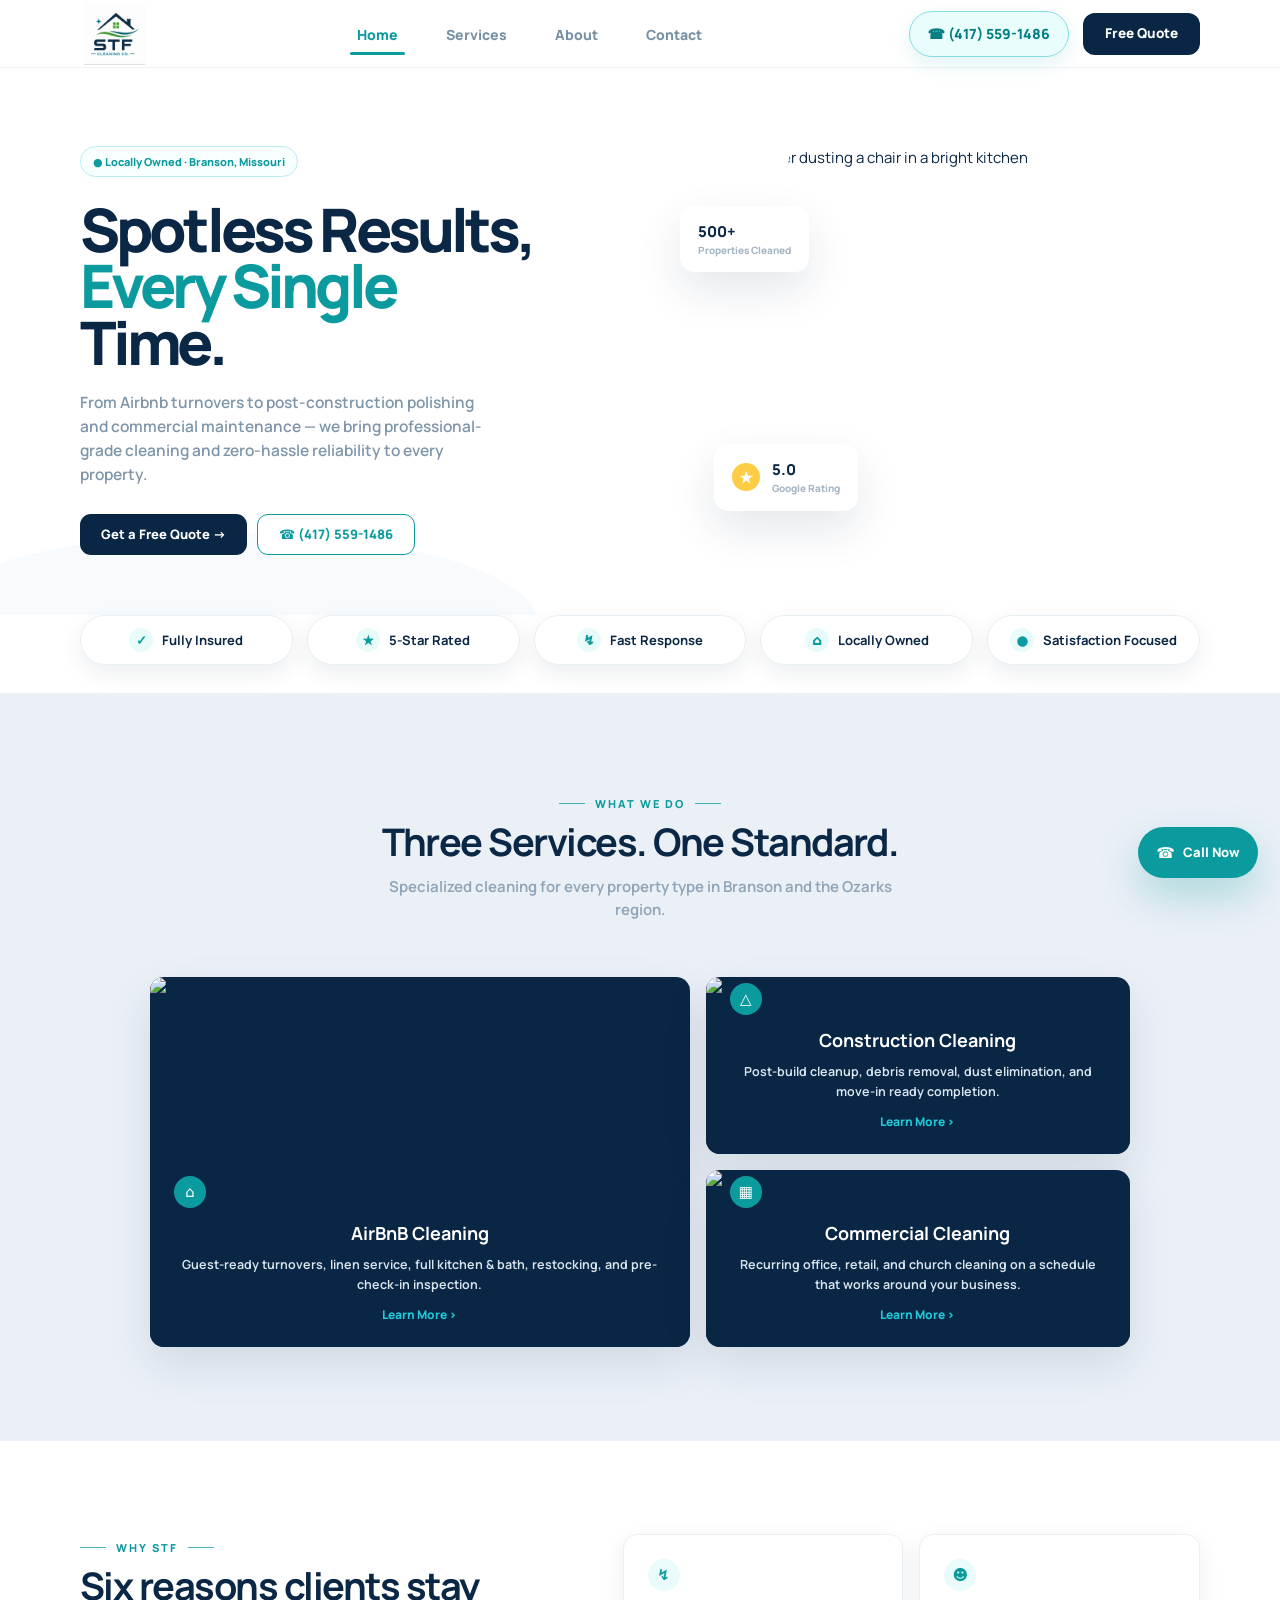
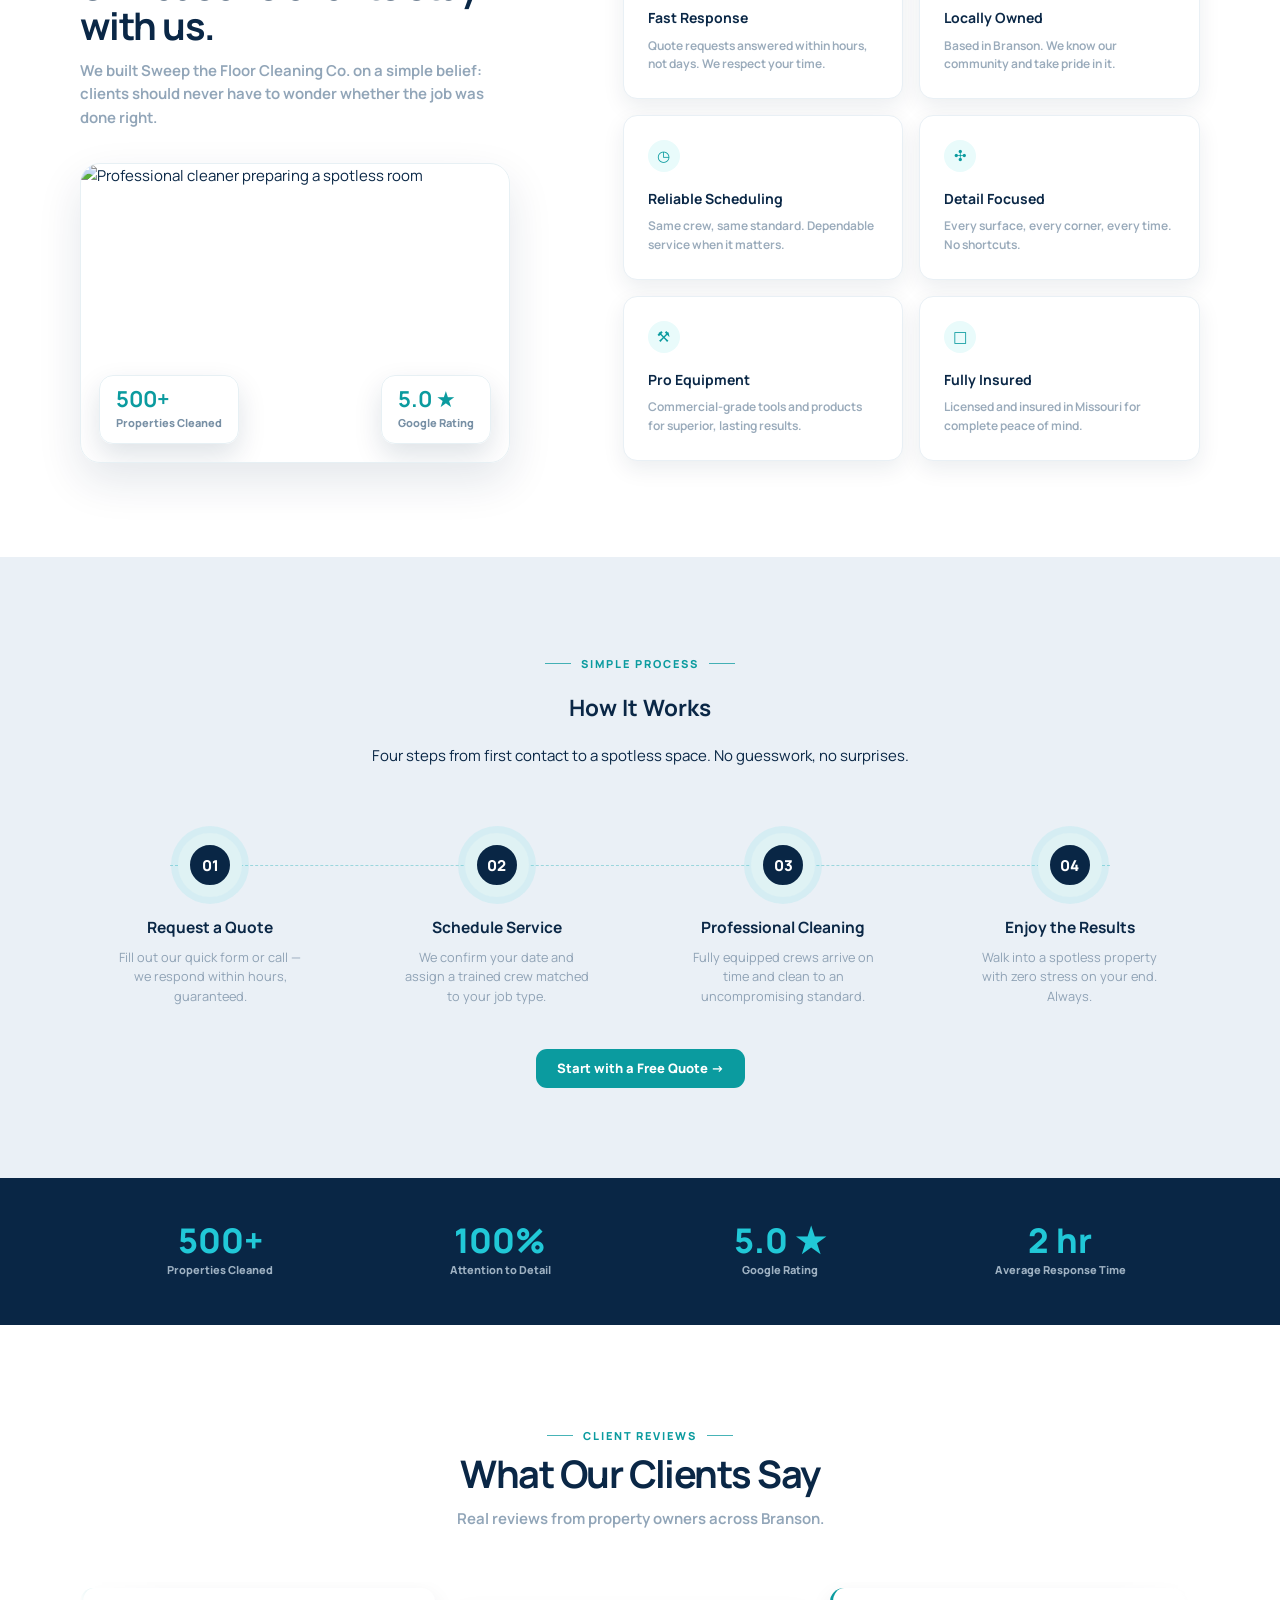
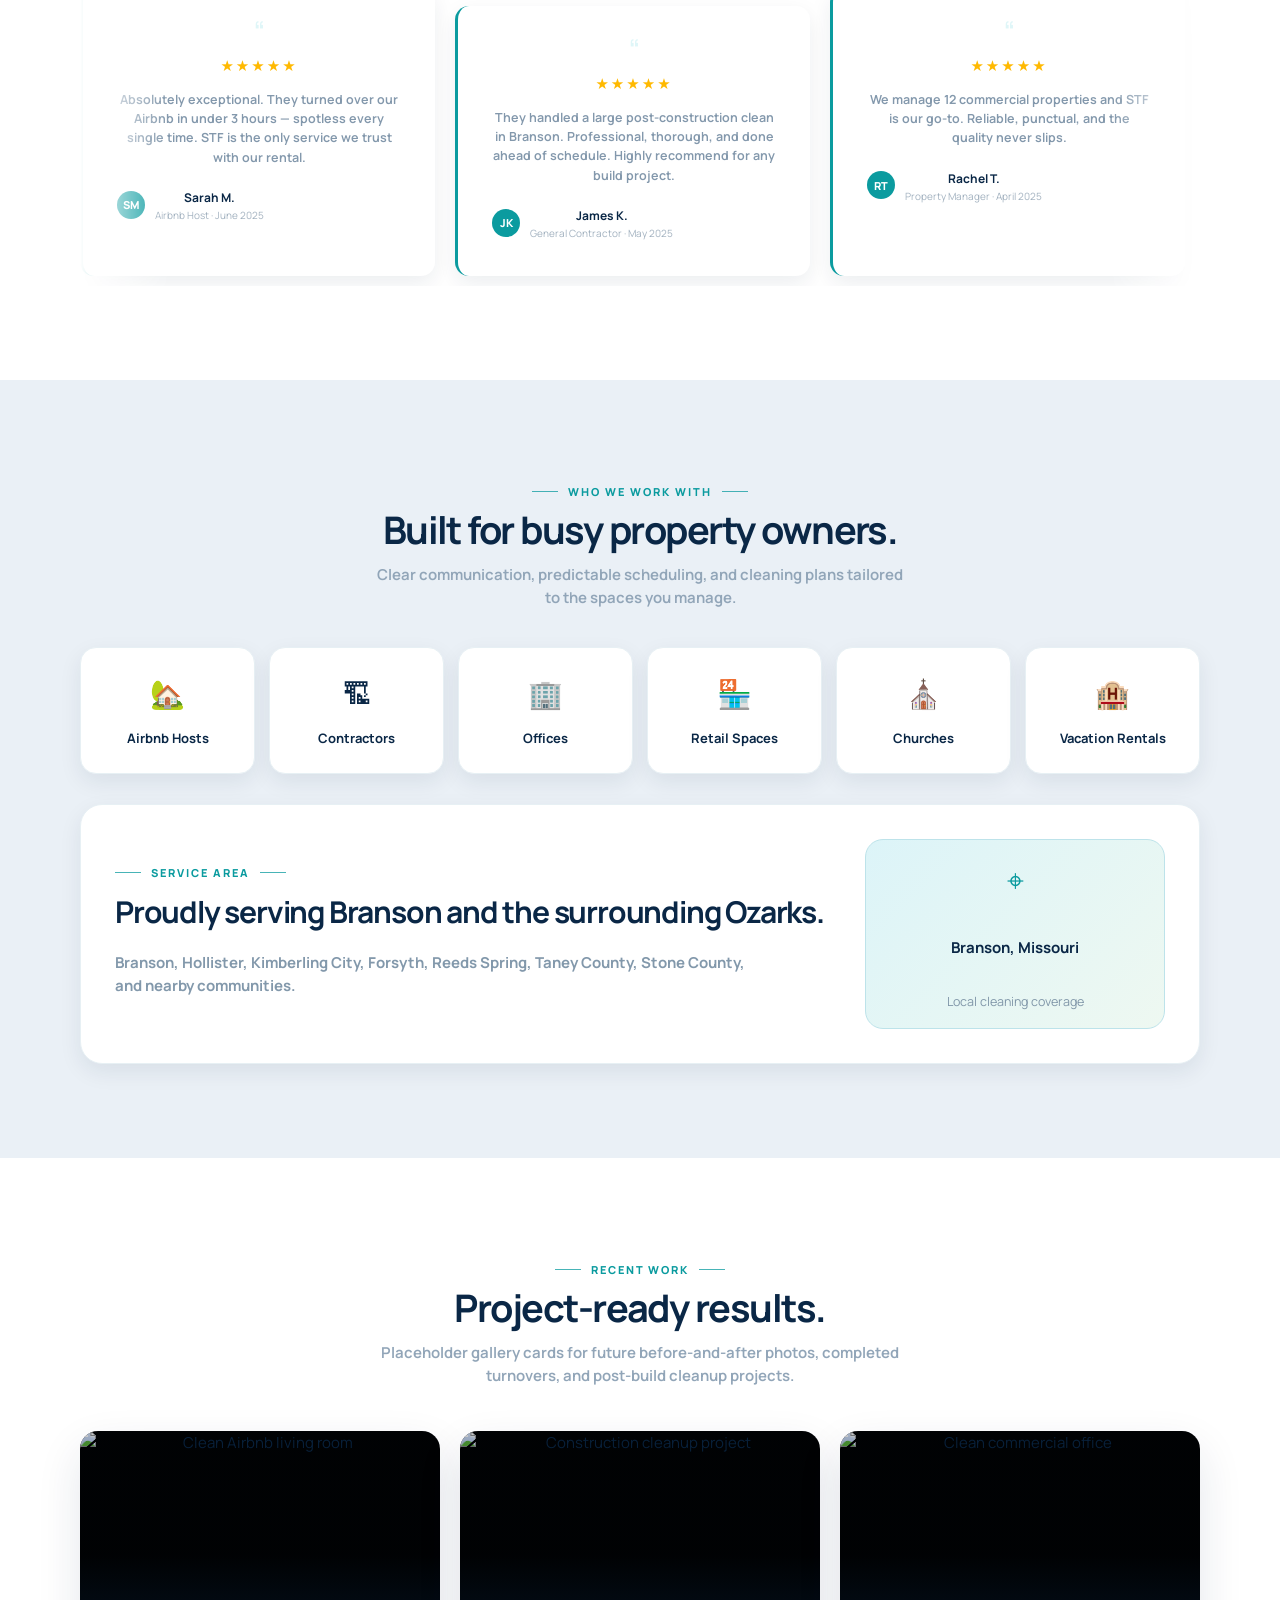
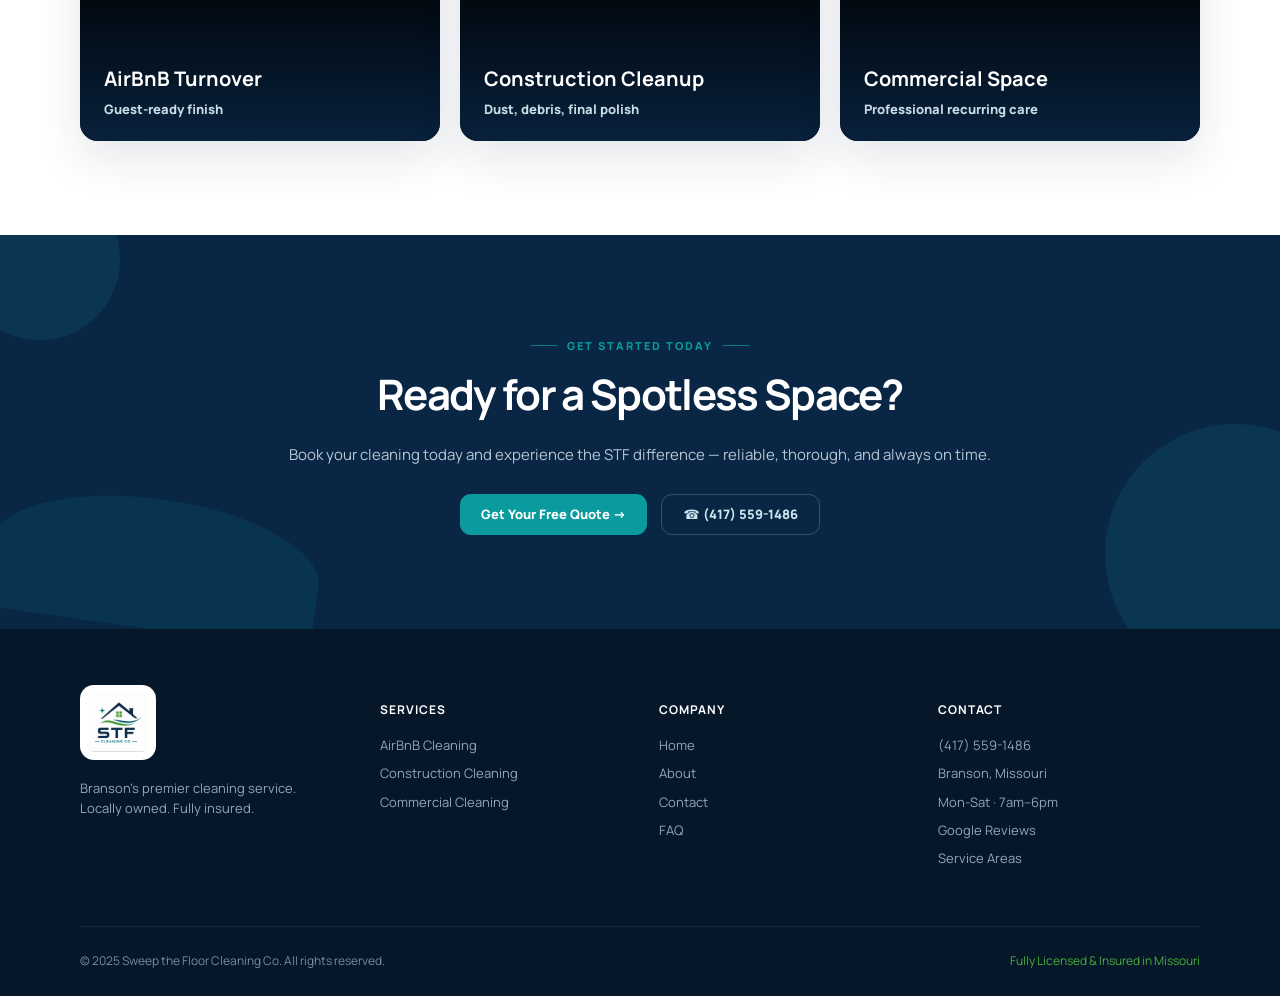
==== index.html @ 4bd2ea4a "Initial website upload" ====
<!DOCTYPE html><html lang="en"><head><meta charset="UTF-8"><meta name="viewport" content="width=device-width,initial-scale=1.0"><title>Sweep the Floor Cleaning Co. | Branson Cleaning Services</title><meta name="description" content="Premium Airbnb, construction, and commercial cleaning in Branson, Missouri."><link rel="preconnect" href="https://fonts.googleapis.com"><link rel="preconnect" href="https://fonts.gstatic.com" crossorigin><link href="https://fonts.googleapis.com/css2?family=Manrope:wght@500;600;700;800;900&display=swap" rel="stylesheet"><link rel="stylesheet" href="styles.css"></head><body>
<header class="nav"><div class="container nav__in"><a class="logo" href="index.html"><img src="assets/logo.png" alt="STF Cleaning Co."></a><nav class="menu"><a class="active" href="index.html">Home</a><a href="services.html">Services</a><a href="about.html">About</a><a href="contact.html">Contact</a></nav><div class="nav__right"><a class="phone" href="tel:4175591486">☎ (417) 559-1486</a><a class="btn btn--navy" href="contact.html">Free Quote</a></div></div></header>
<main>
<section class="hero"><div class="container hero__grid"><div><span class="pill">● Locally Owned · Branson, Missouri</span><h1>Spotless Results,<span class="accent">Every Single</span>Time.</h1><p class="lead">From Airbnb turnovers to post-construction polishing and commercial maintenance — we bring professional-grade cleaning and zero-hassle reliability to every property.</p><div class="hero__cta"><a class="btn btn--navy" href="contact.html">Get a Free Quote →</a><a class="btn btn--outline" href="tel:4175591486">☎ (417) 559-1486</a></div></div><div class="hero__visual"><div class="hero__image"><img src="https://images.unsplash.com/photo-1581578731548-c64695cc6952?auto=format&fit=crop&w=900&q=85" alt="Cleaner dusting a chair in a bright kitchen"></div><div class="float float--top">500+<small>Properties Cleaned</small></div><div class="float float--rating"><span class="star">★</span><div>5.0<small>Google Rating</small></div></div></div></div></section>
<section class="trust-strip"><div class="container trust-grid"><div><span>✓</span><strong>Fully Insured</strong></div><div><span>★</span><strong>5-Star Rated</strong></div><div><span>↯</span><strong>Fast Response</strong></div><div><span>⌂</span><strong>Locally Owned</strong></div><div><span>●</span><strong>Satisfaction Focused</strong></div></div></section>
<section class="section section--soft"><div class="container center"><span class="eyebrow">What We Do</span><h2>Three Services. One Standard.</h2><p class="sub">Specialized cleaning for every property type in Branson and the Ozarks region.</p><div class="services-grid"><a class="card-img big" href="services.html#airbnb"><img src="https://images.unsplash.com/photo-1600607687920-4e2a09cf159d?auto=format&fit=crop&w=1100&q=85" alt="Modern Airbnb interior"><div class="card-copy"><span class="icon-dot">⌂</span><h3>AirBnB Cleaning</h3><p>Guest-ready turnovers, linen service, full kitchen & bath, restocking, and pre-check-in inspection.</p><span class="learn">Learn More ›</span></div></a><div class="services-stack"><a class="card-img small" href="services.html#construction"><img src="https://images.unsplash.com/photo-1504307651254-35680f356dfd?auto=format&fit=crop&w=900&q=85" alt="Construction interior cleanup"><div class="card-copy"><span class="icon-dot">△</span><h3>Construction Cleaning</h3><p>Post-build cleanup, debris removal, dust elimination, and move-in ready completion.</p><span class="learn">Learn More ›</span></div></a><a class="card-img small" href="services.html#commercial"><img src="https://images.unsplash.com/photo-1497366754035-f200968a6e72?auto=format&fit=crop&w=900&q=85" alt="Commercial lobby"><div class="card-copy"><span class="icon-dot">▦</span><h3>Commercial Cleaning</h3><p>Recurring office, retail, and church cleaning on a schedule that works around your business.</p><span class="learn">Learn More ›</span></div></a></div></div></div></section>
<section class="section why-upgrade"><div class="container split why-split"><div><span class="eyebrow">Why STF</span><h2>Six reasons clients stay with us.</h2><p class="sub" style="margin:0;max-width:430px">We built Sweep the Floor Cleaning Co. on a simple belief: clients should never have to wonder whether the job was done right.</p><div class="why-photo"><img src="https://images.unsplash.com/photo-1527515637462-cff94eecc1ac?auto=format&fit=crop&w=900&q=85" alt="Professional cleaner preparing a spotless room"><div class="photo-badge"><strong>500+</strong><span>Properties Cleaned</span></div><div class="photo-badge rating"><strong>5.0 ★</strong><span>Google Rating</span></div></div></div><div class="feature-grid"><div class="feature"><div class="mini">↯</div><h3>Fast Response</h3><p>Quote requests answered within hours, not days. We respect your time.</p></div><div class="feature"><div class="mini">☻</div><h3>Locally Owned</h3><p>Based in Branson. We know our community and take pride in it.</p></div><div class="feature"><div class="mini">◷</div><h3>Reliable Scheduling</h3><p>Same crew, same standard. Dependable service when it matters.</p></div><div class="feature"><div class="mini">✣</div><h3>Detail Focused</h3><p>Every surface, every corner, every time. No shortcuts.</p></div><div class="feature"><div class="mini">⚒</div><h3>Pro Equipment</h3><p>Commercial-grade tools and products for superior, lasting results.</p></div><div class="feature"><div class="mini">□</div><h3>Fully Insured</h3><p>Licensed and insured in Missouri for complete peace of mind.</p></div></div></div></section>
<section class="process"><div class="container center"><span class="eyebrow">Simple Process</span><h2>How It Works</h2><p class="sub">Four steps from first contact to a spotless space. No guesswork, no surprises.</p><div class="steps"><div class="step"><div class="num">01</div><h3>Request a Quote</h3><p>Fill out our quick form or call — we respond within hours, guaranteed.</p></div><div class="step"><div class="num">02</div><h3>Schedule Service</h3><p>We confirm your date and assign a trained crew matched to your job type.</p></div><div class="step"><div class="num">03</div><h3>Professional Cleaning</h3><p>Fully equipped crews arrive on time and clean to an uncompromising standard.</p></div><div class="step"><div class="num">04</div><h3>Enjoy the Results</h3><p>Walk into a spotless property with zero stress on your end. Always.</p></div></div><div style="margin-top:42px"><a class="btn btn--teal" href="contact.html">Start with a Free Quote →</a></div></div></section>
<section class="stats"><div class="container stats__grid"><div class="stat"><strong>500+</strong><span>Properties Cleaned</span></div><div class="stat"><strong>100%</strong><span>Attention to Detail</span></div><div class="stat"><strong>5.0 ★</strong><span>Google Rating</span></div><div class="stat"><strong>2 hr</strong><span>Average Response Time</span></div></div></section>
<section class="section"><div class="container center"><span class="eyebrow">Client Reviews</span><h2>What Our Clients Say</h2><p class="sub">Real reviews from property owners across Branson.</p><div class="reviews is-marquee review-marquee"><div class="review-track">
<article class="review"><div class="quote">“</div><div class="stars">★★★★★</div><p>Absolutely exceptional. They turned over our Airbnb in under 3 hours — spotless every single time. STF is the only service we trust with our rental.</p><div class="person"><span class="avatar">SM</span><div><strong>Sarah M.</strong><small>Airbnb Host · June 2025</small></div></div></article>
<article class="review"><div class="quote">“</div><div class="stars">★★★★★</div><p>They handled a large post-construction clean in Branson. Professional, thorough, and done ahead of schedule. Highly recommend for any build project.</p><div class="person"><span class="avatar">JK</span><div><strong>James K.</strong><small>General Contractor · May 2025</small></div></div></article>
<article class="review"><div class="quote">“</div><div class="stars">★★★★★</div><p>We manage 12 commercial properties and STF is our go-to. Reliable, punctual, and the quality never slips.</p><div class="person"><span class="avatar">RT</span><div><strong>Rachel T.</strong><small>Property Manager · April 2025</small></div></div></article>
<article class="review"><div class="quote">“</div><div class="stars">★★★★★</div><p>Our cabin guests constantly mention how clean the place feels. Their turnovers are fast, consistent, and easy to schedule.</p><div class="person"><span class="avatar">AL</span><div><strong>Amanda L.</strong><small>Vacation Rental Owner · June 2025</small></div></div></article>
<article class="review"><div class="quote">“</div><div class="stars">★★★★★</div><p>They cleaned our office after hours and everything looked fresh the next morning. Very professional crew and great communication.</p><div class="person"><span class="avatar">CP</span><div><strong>Chris P.</strong><small>Office Manager · May 2025</small></div></div></article>
<article class="review"><div class="quote">“</div><div class="stars">★★★★★</div><p>Dust was everywhere after remodel work. STF came in and made the unit look ready for photos and move-in.</p><div class="person"><span class="avatar">DN</span><div><strong>Dana N.</strong><small>Property Owner · April 2025</small></div></div></article>
<article class="review"><div class="quote">“</div><div class="stars">★★★★★</div><p>Absolutely exceptional. They turned over our Airbnb in under 3 hours — spotless every single time. STF is the only service we trust with our rental.</p><div class="person"><span class="avatar">SM</span><div><strong>Sarah M.</strong><small>Airbnb Host · June 2025</small></div></div></article>
<article class="review"><div class="quote">“</div><div class="stars">★★★★★</div><p>They handled a large post-construction clean in Branson. Professional, thorough, and done ahead of schedule. Highly recommend for any build project.</p><div class="person"><span class="avatar">JK</span><div><strong>James K.</strong><small>General Contractor · May 2025</small></div></div></article>
<article class="review"><div class="quote">“</div><div class="stars">★★★★★</div><p>We manage 12 commercial properties and STF is our go-to. Reliable, punctual, and the quality never slips.</p><div class="person"><span class="avatar">RT</span><div><strong>Rachel T.</strong><small>Property Manager · April 2025</small></div></div></article>
<article class="review"><div class="quote">“</div><div class="stars">★★★★★</div><p>Our cabin guests constantly mention how clean the place feels. Their turnovers are fast, consistent, and easy to schedule.</p><div class="person"><span class="avatar">AL</span><div><strong>Amanda L.</strong><small>Vacation Rental Owner · June 2025</small></div></div></article>
<article class="review"><div class="quote">“</div><div class="stars">★★★★★</div><p>They cleaned our office after hours and everything looked fresh the next morning. Very professional crew and great communication.</p><div class="person"><span class="avatar">CP</span><div><strong>Chris P.</strong><small>Office Manager · May 2025</small></div></div></article>
<article class="review"><div class="quote">“</div><div class="stars">★★★★★</div><p>Dust was everywhere after remodel work. STF came in and made the unit look ready for photos and move-in.</p><div class="person"><span class="avatar">DN</span><div><strong>Dana N.</strong><small>Property Owner · April 2025</small></div></div></article>
</div></div></div></section>

<section class="section section--soft who-area"><div class="container"><div class="section-head center"><span class="eyebrow">Who We Work With</span><h2>Built for busy property owners.</h2><p class="sub">Clear communication, predictable scheduling, and cleaning plans tailored to the spaces you manage.</p></div><div class="audience-grid"><div><span>🏡</span><strong>Airbnb Hosts</strong></div><div><span>🏗</span><strong>Contractors</strong></div><div><span>🏢</span><strong>Offices</strong></div><div><span>🏪</span><strong>Retail Spaces</strong></div><div><span>⛪</span><strong>Churches</strong></div><div><span>🏨</span><strong>Vacation Rentals</strong></div></div><div class="service-area-card"><div><span class="eyebrow">Service Area</span><h3>Proudly serving Branson and the surrounding Ozarks.</h3><p>Branson, Hollister, Kimberling City, Forsyth, Reeds Spring, Taney County, Stone County, and nearby communities.</p></div><div class="area-map"><span>⌖</span><strong>Branson, Missouri</strong><small>Local cleaning coverage</small></div></div></div></section>
<section class="section gallery-section"><div class="container center"><span class="eyebrow">Recent Work</span><h2>Project-ready results.</h2><p class="sub">Placeholder gallery cards for future before-and-after photos, completed turnovers, and post-build cleanup projects.</p><div class="gallery-grid"><article><img src="https://images.unsplash.com/photo-1600585154340-be6161a56a0c?auto=format&fit=crop&w=900&q=85" alt="Clean Airbnb living room"><div><strong>AirBnB Turnover</strong><span>Guest-ready finish</span></div></article><article><img src="https://images.unsplash.com/photo-1503387762-592deb58ef4e?auto=format&fit=crop&w=900&q=85" alt="Construction cleanup project"><div><strong>Construction Cleanup</strong><span>Dust, debris, final polish</span></div></article><article><img src="https://images.unsplash.com/photo-1497366811353-6870744d04b2?auto=format&fit=crop&w=900&q=85" alt="Clean commercial office"><div><strong>Commercial Space</strong><span>Professional recurring care</span></div></article></div></div></section>
<section class="cta-dark"><div class="wave"></div><div class="container"><span class="eyebrow">Get Started Today</span><h2>Ready for a Spotless Space?</h2><p class="sub" style="color:#b7c6d3">Book your cleaning today and experience the STF difference — reliable, thorough, and always on time.</p><div style="margin-top:28px;display:flex;gap:14px;justify-content:center"><a class="btn btn--teal" href="contact.html">Get Your Free Quote →</a><a class="btn btn--outline" style="background:transparent;color:#cce6ed;border-color:#315270" href="tel:4175591486">☎ (417) 559-1486</a></div></div></section>
</main><footer class="footer"><div class="container"><div class="footer__grid"><div><img src="assets/logo.png" alt="STF"><p>Branson's premier cleaning service. Locally owned. Fully insured.</p></div><div><h4>Services</h4><a href="services.html#airbnb">AirBnB Cleaning</a><a href="services.html#construction">Construction Cleaning</a><a href="services.html#commercial">Commercial Cleaning</a></div><div><h4>Company</h4><a href="index.html">Home</a><a href="about.html">About</a><a href="contact.html">Contact</a><a href="contact.html#faq">FAQ</a></div><div><h4>Contact</h4><a href="tel:4175591486">(417) 559-1486</a><p>Branson, Missouri</p><p>Mon-Sat · 7am–6pm</p><a href="contact.html">Google Reviews</a><a href="contact.html">Service Areas</a></div></div><div class="footer__bottom"><span>© 2025 Sweep the Floor Cleaning Co. All rights reserved.</span><span class="licensed">Fully Licensed & Insured in Missouri</span></div></div></footer><a class="float-call" href="tel:4175591486">☎<span>Call Now</span></a><script src="script.js"></script></body></html>
---- styles.css ----
:root{--navy:#092645;--ink:#0a2746;--muted:#89a0b4;--teal:#0b9b9f;--aqua:#21c8d7;--green:#4dae3e;--bg:#eaf0f6;--soft:#f6fafc;--white:#fff;--shadow:0 18px 45px rgba(9,38,69,.11);--shadow-sm:0 8px 22px rgba(9,38,69,.08);--radius:16px;--max:1120px}*{box-sizing:border-box}html{scroll-behavior:smooth}body{margin:0;font-family:'Manrope',Inter,system-ui,-apple-system,Segoe UI,sans-serif;color:var(--ink);background:#fff;font-size:15px;line-height:1.55}a{text-decoration:none;color:inherit}img{max-width:100%;display:block}.container{width:min(var(--max),calc(100% - 44px));margin:auto}.nav{height:58px;background:#fff;border-bottom:1px solid #edf2f6;position:sticky;top:0;z-index:50}.nav__in{height:100%;display:flex;align-items:center;justify-content:space-between}.logo{display:flex;align-items:center}.logo img{width:54px;height:auto}.menu{display:flex;gap:31px;align-items:center;font-weight:800;font-size:13px;color:#7890a4}.menu a{position:relative;padding:20px 2px;transition:.22s ease}.menu a::after{content:"";position:absolute;left:50%;bottom:13px;width:0;height:2px;background:var(--teal);border-radius:99px;transition:.25s ease;transform:translateX(-50%)}.menu a:hover,.menu a.active{color:var(--teal)}.menu a:hover::after,.menu a.active::after{width:100%}.nav__right{display:flex;align-items:center;gap:18px}.phone{font-weight:900;color:var(--teal);font-size:13px;padding:9px 12px;border:1px solid rgba(11,155,159,.25);background:#f2fbfb;border-radius:999px}.btn{display:inline-flex;align-items:center;justify-content:center;gap:9px;border-radius:11px;padding:13px 21px;font-weight:900;font-size:13px;line-height:1;border:0;cursor:pointer;transition:transform .22s ease,box-shadow .22s ease,background .22s ease}.btn:hover{transform:translateY(-2px);box-shadow:0 12px 24px rgba(9,38,69,.16)}.btn--navy{background:var(--navy);color:#fff}.btn--teal{background:var(--teal);color:#fff}.btn--outline{background:#fff;color:var(--teal);border:1.5px solid var(--teal)}.eyebrow{display:inline-flex;gap:10px;align-items:center;color:var(--teal);font-weight:1000;letter-spacing:.18em;text-transform:uppercase;font-size:11px}.eyebrow::before,.eyebrow::after{content:"";width:26px;height:1px;background:var(--teal);opacity:.75}.hero{position:relative;overflow:hidden;background:#fff}.hero::after{content:"";position:absolute;left:-6%;bottom:-80px;width:48%;height:180px;border-radius:50%;background:#f7fbfd}.hero__grid{min-height:555px;display:grid;grid-template-columns:1fr 520px;gap:55px;align-items:center;position:relative;z-index:1}.pill{display:inline-flex;align-items:center;gap:7px;border:1px solid #b7eef1;color:var(--teal);font-weight:900;border-radius:999px;font-size:11px;padding:6px 12px;background:#f7ffff}.hero h1{margin:24px 0 20px;font-size:60px;line-height:.94;letter-spacing:-.064em;font-weight:1000}.hero h1 .accent{display:block;color:var(--teal)}.lead{color:#7f95aa;font-weight:600;font-size:15.5px;max-width:420px}.hero__cta{margin-top:28px;display:flex;gap:10px}.micro{display:flex;gap:22px;margin-top:25px;color:#8aa0b4;font-size:12px;font-weight:800}.micro span::before{content:"◎";color:var(--teal);margin-right:5px}.hero__visual{position:relative;height:430px}.hero__image{position:absolute;right:0;top:10px;width:465px;height:360px;border-radius:0 18px 18px 0;overflow:hidden;clip-path:polygon(14% 0,100% 0,100% 100%,0 100%)}.hero__image img{width:100%;height:100%;object-fit:cover}.float{position:absolute;background:#fff;border-radius:14px;box-shadow:var(--shadow);padding:14px 18px;font-weight:1000}.float small{display:block;color:#a6b6c5;font-size:10px}.float--top{left:22px;top:58px}.float--rating{left:48px;bottom:52px;display:flex;gap:12px;align-items:center}.star{width:28px;height:28px;border-radius:50%;background:#ffcc45;display:grid;place-items:center;color:#fff}.section{padding:94px 0}.section--soft{background:var(--bg)}.center{text-align:center}.section h2{font-size:38px;line-height:1.05;margin:10px 0 13px;letter-spacing:-.04em}.section p.sub{margin:0 auto;color:#91a5b8;max-width:540px;font-weight:650}.services-grid{display:grid;grid-template-columns:1.15fr .85fr;gap:16px;margin-top:56px}.card-img{position:relative;overflow:hidden;border-radius:14px;min-height:192px;box-shadow:var(--shadow);background:var(--navy)}.card-img.big{height:370px}.card-img.small{height:177px;margin-bottom:16px}.card-img img{width:100%;height:100%;object-fit:cover;transition:transform .55s ease}.card-img:hover img{transform:scale(1.06)}.card-img::after{content:"";position:absolute;inset:0;background:linear-gradient(180deg,rgba(9,38,69,0) 35%,rgba(9,38,69,.90) 100%)}.card-copy{position:absolute;left:24px;right:24px;bottom:24px;color:#fff;z-index:2;transform:translateY(0);transition:.25s ease}.card-img:hover .card-copy{transform:translateY(-6px)}.icon-dot{width:32px;height:32px;border-radius:50%;background:var(--teal);display:grid;place-items:center;margin-bottom:12px;color:white}.card-copy h3{font-size:20px;margin:0 0 8px}.card-copy p{font-size:12.5px;margin:0 0 8px;color:#d9e5ee;font-weight:650}.learn{color:var(--aqua);font-weight:900;font-size:12px}.split{display:grid;grid-template-columns:.9fr 1.1fr;gap:70px;align-items:start}.big-number{font-size:180px;line-height:.8;color:#eff9fa;font-weight:1000;margin-top:50px}.feature-grid{display:grid;grid-template-columns:1fr 1fr;gap:16px}.feature{background:#fff;border:1px solid #e9f0f5;border-radius:14px;padding:24px;box-shadow:var(--shadow-sm);transition:.24s ease}.feature:hover{transform:translateY(-6px);box-shadow:var(--shadow)}.feature .mini{width:32px;height:32px;border-radius:50%;background:#e9fbfb;color:var(--teal);display:grid;place-items:center;font-weight:900;margin-bottom:16px}.feature h3{font-size:14px;margin:0 0 8px}.feature p{font-size:12px;color:#9aabbb;margin:0;font-weight:650}.process{background:var(--bg);padding:88px 0}.steps{display:grid;grid-template-columns:repeat(4,1fr);gap:26px;margin-top:62px;position:relative}.steps::before{content:"";position:absolute;left:8%;right:8%;top:21px;border-top:1px dashed #9bd6dd}.step{text-align:center;position:relative}.num{width:42px;height:42px;border-radius:50%;background:var(--navy);color:#fff;display:grid;place-items:center;margin:0 auto 18px;font-weight:1000;border:8px solid #dff2f4;font-size:12px}.step h3{font-size:13px;margin:0 0 8px}.step p{font-size:11px;color:#8fa2b5;margin:0}.stats{background:var(--navy);color:#fff;padding:45px 0}.stats__grid{display:grid;grid-template-columns:repeat(4,1fr);text-align:center}.stat strong{display:block;color:var(--aqua);font-size:34px;line-height:1;font-weight:1000}.stat span{color:#9eb1c2;font-size:11px;font-weight:800}.reviews{display:grid;grid-template-columns:repeat(3,1fr);gap:20px;margin-top:52px}.review{background:#fff;border-radius:14px;box-shadow:var(--shadow-sm);border-left:3px solid var(--teal);padding:34px;min-height:195px;transition:.24s ease}.review:hover{transform:translateY(-6px)}.quote{color:#dff6f8;font-size:34px}.stars{color:#ffb900;letter-spacing:2px;margin:8px 0}.review p{font-size:12.5px;color:#8398ac;font-weight:650}.person{display:flex;align-items:center;gap:10px;margin-top:20px}.avatar{width:28px;height:28px;border-radius:50%;background:var(--teal);color:#fff;display:grid;place-items:center;font-size:11px;font-weight:900}.person strong{font-size:12px}.person small{display:block;color:#a2b1bf;font-size:10px}.cta-dark{position:relative;overflow:hidden;background:var(--navy);color:#fff;padding:94px 0;text-align:center}.cta-dark::before,.cta-dark::after,.page-hero::before,.page-hero::after{content:"";position:absolute;border-radius:50%;background:rgba(25,150,155,.14)}.cta-dark::before{left:-40px;top:-55px;width:160px;height:160px}.cta-dark::after{right:-85px;bottom:-55px;width:260px;height:260px}.wave{position:absolute;left:-10px;bottom:0;width:330px;height:130px;background:rgba(11,155,159,.12);border-radius:50% 50% 0 0;transform:rotate(8deg)}.cta-dark .container{position:relative;z-index:2}.cta-dark h2{font-size:42px;margin:8px 0 10px;letter-spacing:-.04em}.footer{background:#051729;color:#d8e3ec;padding:56px 0 25px}.footer__grid{display:grid;grid-template-columns:1.2fr 1fr 1fr 1fr;gap:60px;padding-bottom:50px;border-bottom:1px solid rgba(255,255,255,.08)}.footer img{width:56px;background:#fff;border-radius:14px;padding:8px;margin-bottom:18px}.footer h4{color:#fff;font-size:12px;letter-spacing:.08em;text-transform:uppercase}.footer p,.footer a{display:block;color:#94a7b8;font-size:13px;margin:8px 0}.footer__bottom{display:flex;justify-content:space-between;margin-top:25px;color:#778da0;font-size:12px}.licensed{color:var(--green)}.page-hero{position:relative;overflow:hidden;background:var(--navy);color:#fff;padding:72px 0 64px}.page-hero::before{width:190px;height:190px;left:35%;top:-105px}.page-hero::after{width:210px;height:210px;right:5%;top:70px}.page-hero h1{font-size:58px;margin:15px 0 8px;letter-spacing:-.055em;line-height:1}.page-hero p{color:#b1c0ce;font-size:18px;max-width:610px}.service-row{display:grid;grid-template-columns:1.12fr .88fr;min-height:530px}.service-row.reverse{grid-template-columns:.88fr 1.12fr}.service-row .photo img{width:100%;height:100%;object-fit:cover}.service-info{padding:78px 74px;display:flex;flex-direction:column;justify-content:center;background:#fff}.service-row.alt .service-info{background:var(--bg)}.service-info h2{font-size:42px;line-height:1.04;margin:10px 0 16px;letter-spacing:-.04em}.service-info p{color:#8ba0b3;font-weight:650}.checks{list-style:none;padding:0;margin:24px 0 28px}.checks li{position:relative;padding-left:28px;margin:12px 0;color:#8aa0b4;font-weight:700}.checks li::before{content:"⊙";position:absolute;left:0;color:var(--teal);font-weight:900}.about-story{display:grid;grid-template-columns:430px 1fr;gap:70px;align-items:center;padding:78px 0}.portrait{border-radius:14px;overflow:hidden;box-shadow:0 24px 60px rgba(11,155,159,.18);border-bottom:8px solid #7fe2de}.portrait img{width:100%;height:500px;object-fit:cover}.story h2{font-size:36px;line-height:1.05;letter-spacing:-.04em}.story p{color:#8aa0b4;font-weight:650}.story-stats{display:flex;gap:40px;margin-top:28px}.story-stats strong{display:block;font-size:27px}.mission{position:relative;background:var(--navy);color:#fff;text-align:center;padding:78px 0;overflow:hidden}.mission::after{content:"";position:absolute;right:-35px;bottom:-80px;width:230px;height:230px;border-radius:50%;background:rgba(25,150,155,.16)}.mission h2{font-size:32px;max-width:850px;margin:16px auto 0;line-height:1.22}.values{background:var(--bg);padding:80px 0}.values-grid{display:grid;grid-template-columns:repeat(4,1fr);gap:18px;margin-top:48px}.value{text-align:center;background:#fff;padding:32px 22px;border-radius:13px;box-shadow:var(--shadow-sm)}.contact-wrap{background:var(--bg);padding:75px 0 100px}.contact-grid{display:grid;grid-template-columns:1fr 330px;gap:35px}.form-card{background:#fff;border-radius:18px;box-shadow:var(--shadow);padding:48px}.form-card h2{font-size:28px;margin:10px 0 30px}.form-grid{display:grid;grid-template-columns:1fr 1fr;gap:20px}.field.full{grid-column:1/-1}label{display:block;font-size:12px;font-weight:900;margin-bottom:8px}input,select,textarea{width:100%;border:1px solid #dbe4ec;border-radius:14px;background:#f8fafc;padding:15px 18px;color:#6f8498;font-family:inherit;font-weight:650}textarea{min-height:112px;resize:vertical}.checkline{display:flex;gap:10px;align-items:center;color:#8aa0b4;font-weight:700;font-size:13px;margin:22px 0}.checkline input{width:18px;height:18px}.side-card{background:#fff;border-radius:14px;box-shadow:var(--shadow-sm);padding:28px;margin-bottom:18px}.side-card.dark{background:var(--navy);color:#fff}.side-card.dark h3{color:#fff;font-size:27px;margin:10px 0}.side-card h4{margin:0 0 18px}.hours{display:grid;grid-template-columns:1fr auto;gap:16px;font-weight:800;color:#8298ab}.map{height:220px;background:#d9edf4;border:1px solid #b7dce6;border-radius:14px;display:grid;place-items:center;text-align:center;color:var(--ink);font-weight:900}.faq{padding:90px 0}.faq-list{max-width:700px;margin:55px auto 0}.faq-item{background:#fff;border-radius:12px;border:1px solid #e9eef4;box-shadow:var(--shadow-sm);margin-bottom:14px;overflow:hidden}.faq-q{width:100%;background:none;border:0;padding:22px 26px;text-align:left;font-weight:900;color:var(--ink);display:flex;justify-content:space-between;cursor:pointer}.faq-a{display:none;padding:0 26px 22px;color:#8298ab}.faq-item.open .faq-a{display:block}@media(max-width:800px){.nav{height:auto}.nav__in{padding:12px 0;gap:12px;flex-wrap:wrap}.menu{order:3;width:100%;justify-content:center;gap:22px}.nav__right{gap:8px}.phone{display:none}.hero__grid,.split,.service-row,.service-row.reverse,.about-story,.contact-grid{grid-template-columns:1fr}.hero__grid{min-height:auto;padding:70px 0 40px}.hero h1{font-size:48px}.hero__visual{height:320px}.hero__image{width:100%;height:300px}.services-grid,.feature-grid,.reviews,.values-grid,.stats__grid,.footer__grid,.steps{grid-template-columns:1fr}.steps::before{display:none}.service-info{padding:50px 28px}.footer__bottom{display:block}.form-grid{grid-template-columns:1fr}.page-hero h1{font-size:44px}}

/* Pixel-pass corrections from screenshot review */
.nav{height:70px}.logo img{width:72px}.menu{font-size:14px;gap:34px}.menu a{padding:25px 3px}.menu a::after{bottom:16px;height:3px}.phone{font-size:14px;padding:10px 16px;background:#eafdfd;border-color:#86dde1;color:#057f84;box-shadow:0 4px 14px rgba(11,155,159,.09)}.nav .btn{padding:14px 22px;font-size:13.5px;border-radius:12px}.hero__grid{grid-template-columns:1fr 520px;min-height:565px}.hero__image{width:475px;height:375px}.hero__image img{object-position:center}.float--top{left:0;top:70px}.float--rating{left:34px;bottom:55px}.services-grid{grid-template-columns:1.12fr .88fr;gap:16px;align-items:stretch;max-width:980px;margin-left:auto;margin-right:auto}.services-stack{display:grid;grid-template-rows:1fr 1fr;gap:16px;height:370px}.card-img.big{height:370px;min-height:0}.card-img.small{height:auto;min-height:0;margin-bottom:0}.card-img img{height:100%!important;object-fit:cover}.card-img.big img{object-position:center}.card-img.small:first-child img{object-position:center}.card-copy{bottom:22px}.card-copy h3{font-size:18px}.process{padding:90px 0}.steps{margin-top:66px}.num{width:48px;height:48px;border-width:9px;font-size:13px}.step h3{font-size:14px}.step p{font-size:12px;max-width:190px;margin:auto}.steps::before{top:24px}.service-info{align-items:flex-start}.service-info .btn{align-self:flex-start;width:auto;min-width:0;padding-left:26px;padding-right:26px}.checks li::before{content:'✓';width:17px;height:17px;border:1.5px solid var(--teal);border-radius:50%;display:grid;place-items:center;font-size:10px;line-height:1;top:2px}.checks li{padding-left:32px}.portrait{box-shadow:0 18px 42px rgba(9,38,69,.11);border-bottom:7px solid #70dedb}.value{box-shadow:var(--shadow-sm);border:1px solid #edf2f6}.value .mini{width:34px;height:34px;border-radius:50%;background:#e9fbfb;color:var(--teal);display:grid;place-items:center;font-weight:900;margin:0 auto 16px}.value h3{font-size:14px;margin:0 0 10px}.value p{font-size:12px;color:#9aabbb;margin:0;font-weight:650}.faq-q{font-size:16px;padding:25px 30px}.faq-a{font-size:14.5px;line-height:1.65}.faq-list{max-width:760px}.side-card.dark h3{font-size:30px}.footer img{width:68px}.hero,.section,.process,.stats,.cta-dark,.footer,.page-hero{isolation:isolate}
@media(max-width:800px){.nav{height:auto}.logo img{width:66px}.phone{display:inline-flex}.nav__right{margin-left:auto}.services-stack{height:auto}.card-img.big,.card-img.small{height:300px}.hero__image{width:100%;height:300px}.steps .step{padding-bottom:20px}}


/* v3 refinement pass */
.standard-panel{margin-top:34px;max-width:430px;background:#fff;border:1px solid #e7f0f4;border-radius:18px;padding:24px 26px 26px;box-shadow:var(--shadow-sm);position:relative;overflow:hidden}
.standard-panel::after{content:"";position:absolute;right:-46px;bottom:-54px;width:145px;height:145px;border-radius:50%;background:rgba(33,200,215,.10)}
.panel-kicker{display:inline-block;color:var(--teal);font-size:11px;text-transform:uppercase;letter-spacing:.16em;font-weight:1000;margin-bottom:10px}
.standard-panel h3{font-size:18px;line-height:1.25;margin:0 0 18px;color:var(--ink);letter-spacing:-.02em}
.standard-panel ul{list-style:none;margin:0;padding:0;display:grid;gap:14px;position:relative;z-index:1}
.standard-panel li{display:grid;grid-template-columns:24px 1fr;column-gap:10px;align-items:start;color:#879bad;font-size:12px;font-weight:700;line-height:1.45}
.standard-panel li::before{content:"✓";width:22px;height:22px;border-radius:50%;background:#e8fbfb;color:var(--teal);display:grid;place-items:center;font-weight:1000;font-size:12px;grid-row:1/3}
.standard-panel strong{display:block;color:var(--ink);font-size:13px;margin-bottom:1px}
.standard-panel span{display:block}
.big-number{display:none!important}
.num{width:64px!important;height:64px!important;border-width:12px!important;font-size:15px!important;box-shadow:0 0 0 7px rgba(33,200,215,.10)}
.steps::before{top:32px!important}
.step h3{font-size:15.5px!important;margin-top:13px!important}.step p{font-size:12.75px!important;line-height:1.55!important}
.values h2,.faq h2{font-size:42px;line-height:1.05;letter-spacing:-.04em}.values-grid{align-items:stretch}.value{display:flex;flex-direction:column;align-items:center;justify-content:center;min-height:178px}.value p{max-width:210px;line-height:1.45}.faq-q{font-size:18px!important}.faq-a{font-size:16px!important}.service-row .photo img{filter:none}.card-img.small:first-child img,.service-row.reverse .photo img{object-position:center center}.card-img.small:last-child img,.service-row:not(.reverse):last-of-type .photo img{object-position:center center}
@media(max-width:800px){.standard-panel{max-width:none}.num{width:56px!important;height:56px!important;border-width:9px!important}.values h2,.faq h2{font-size:32px}}

/* v4 requested upgrades */
body::before{content:"";position:fixed;inset:0;pointer-events:none;z-index:9999;opacity:.028;background-image:radial-gradient(#092645 0.7px, transparent 0.7px);background-size:4px 4px;mix-blend-mode:multiply}.logo img{width:82px!important}.footer img{width:76px!important}.nav{height:76px}.menu a::after{transform:scaleX(0);transform-origin:center;transition:transform .22s cubic-bezier(.22,.61,.36,1), background .22s}.menu a:hover::after,.menu a.active::after{transform:scaleX(1)}.menu a:hover{background:rgba(33,200,215,.06);border-radius:10px}.trust-strip{background:#fff;padding:0 0 28px;margin-top:-18px;position:relative;z-index:2}.trust-grid{display:grid;grid-template-columns:repeat(5,1fr);gap:14px}.trust-grid div{background:#fff;border:1px solid #e7f0f4;border-radius:999px;padding:12px 16px;display:flex;align-items:center;justify-content:center;gap:9px;box-shadow:var(--shadow-sm);font-size:13px;color:var(--ink)}.trust-grid span{width:24px;height:24px;border-radius:50%;background:#e8fbfb;color:var(--teal);display:grid;place-items:center;font-weight:1000}.why-upgrade{padding-top:90px}.why-split{align-items:center}.why-photo{margin-top:34px;position:relative;width:min(430px,100%);height:300px;border-radius:20px;overflow:hidden;box-shadow:var(--shadow);border:1px solid #e7f0f4}.why-photo img{width:100%;height:100%;object-fit:cover;transition:transform .55s cubic-bezier(.22,.61,.36,1)}.why-photo:hover img{transform:scale(1.045)}.photo-badge{position:absolute;left:18px;bottom:18px;background:rgba(255,255,255,.93);border:1px solid #e7f0f4;border-radius:14px;padding:12px 16px;box-shadow:0 12px 28px rgba(9,38,69,.13)}.photo-badge.rating{left:auto;right:18px}.photo-badge strong{display:block;color:var(--teal);font-size:22px;line-height:1}.photo-badge span{display:block;color:#7890a5;font-size:11px;font-weight:800;margin-top:4px}.who-area{padding-top:95px}.section-head{margin-bottom:38px}.audience-grid{display:grid;grid-template-columns:repeat(6,1fr);gap:14px;margin-bottom:30px}.audience-grid div{background:#fff;border:1px solid #e7f0f4;border-radius:16px;padding:24px 12px;text-align:center;box-shadow:var(--shadow-sm);transition:transform .24s ease,box-shadow .24s ease}.audience-grid div:hover{transform:translateY(-6px);box-shadow:var(--shadow)}.audience-grid span{display:block;font-size:28px;margin-bottom:10px}.audience-grid strong{font-size:13px;color:var(--ink)}.service-area-card{display:grid;grid-template-columns:1fr 300px;gap:28px;align-items:center;background:#fff;border:1px solid #e7f0f4;border-radius:22px;padding:34px;box-shadow:var(--shadow-sm)}.service-area-card h3{font-size:30px;margin:8px 0 10px;letter-spacing:-.04em}.service-area-card p{color:#8298ab;font-weight:700;max-width:650px}.area-map{height:190px;border-radius:18px;background:linear-gradient(135deg,#dcf4f8,#eef8f1);border:1px solid #bde3ea;display:grid;place-items:center;text-align:center;color:var(--ink)}.area-map span{font-size:30px;color:var(--teal)}.area-map small{display:block;color:#8197a9}.gallery-section{padding-top:95px}.gallery-grid{display:grid;grid-template-columns:repeat(3,1fr);gap:20px;margin-top:44px}.gallery-grid article{position:relative;overflow:hidden;border-radius:18px;height:310px;box-shadow:var(--shadow);background:#000}.gallery-grid img{width:100%;height:100%;object-fit:cover;opacity:.82;transition:transform .65s cubic-bezier(.22,.61,.36,1),opacity .25s}.gallery-grid article:hover img{transform:scale(1.06);opacity:.72}.gallery-grid article::after{content:"";position:absolute;inset:0;background:linear-gradient(to top,rgba(9,38,69,.86),rgba(9,38,69,.05) 60%)}.gallery-grid article div{position:absolute;left:24px;right:24px;bottom:22px;z-index:1;text-align:left}.gallery-grid strong{display:block;color:#fff;font-size:20px}.gallery-grid span{display:block;color:#c8dce6;font-size:13px;font-weight:800;margin-top:5px}.float-call{position:fixed;right:22px;bottom:22px;z-index:50;background:var(--teal);color:#fff;text-decoration:none;border-radius:999px;box-shadow:0 18px 40px rgba(11,155,159,.28);padding:14px 18px;display:flex;gap:8px;align-items:center;font-weight:900;transition:transform .22s ease,box-shadow .22s ease}.float-call:hover{transform:translateY(-4px);box-shadow:0 24px 50px rgba(11,155,159,.36)}.float-call span{font-size:13px}.faq#faq{scroll-margin-top:90px}.faq-item{transition:box-shadow .25s ease,border-color .25s ease}.faq-item.open{box-shadow:0 18px 40px rgba(9,38,69,.11);border-color:#cdebf0}.faq-q span{transition:transform .25s ease}.faq-item.open .faq-q span{transform:rotate(180deg)}.faq-a{display:block!important;max-height:0;overflow:hidden;padding:0 30px;color:#8298ab;transition:max-height .36s cubic-bezier(.22,.61,.36,1),padding .36s cubic-bezier(.22,.61,.36,1),opacity .22s ease;opacity:0}.faq-item.open .faq-a{padding:0 30px 24px;opacity:1}.footer__grid{grid-template-columns:1.1fr 1fr 1fr 1.2fr}.footer a{transition:color .2s ease}.footer a:hover{color:#21c8d7}@media(max-width:800px){.logo img{width:74px!important}.trust-grid,.audience-grid,.gallery-grid{grid-template-columns:1fr}.trust-strip{padding:18px 0}.service-area-card{grid-template-columns:1fr}.why-photo{height:260px}.float-call{right:16px;bottom:16px}.float-call span{display:none}.gallery-grid article{height:260px}}


/* v5 correction pass */
.nav{height:68px!important;overflow:visible}.nav__in{height:68px}.logo{height:68px;align-items:center;overflow:hidden}.logo img{width:70px!important;max-height:62px;object-fit:contain;display:block}.logo::after{display:none!important}.menu a{padding:23px 7px 21px;border-radius:0!important;background:transparent!important}.menu a::after{width:100%!important;left:0!important;right:0!important;bottom:12px!important;height:3px!important;transform:scaleX(0)!important;transform-origin:center!important;transition:transform .24s cubic-bezier(.22,.61,.36,1),opacity .2s ease!important}.menu a:hover::after,.menu a.active::after{transform:scaleX(1)!important}.menu a:hover{color:var(--teal)}.nav__right{gap:14px}.phone{font-size:14px;font-weight:1000;padding:11px 18px;box-shadow:0 8px 20px rgba(11,155,159,.11)}
.review-marquee{position:relative;overflow:hidden;margin-top:52px;padding:6px 0 10px;mask-image:linear-gradient(to right,transparent 0,#000 8%,#000 92%,transparent 100%);-webkit-mask-image:linear-gradient(to right,transparent 0,#000 8%,#000 92%,transparent 100%)}.review-track{display:flex;gap:20px;width:max-content;animation:reviewScroll 46s linear infinite}.review-marquee:hover .review-track{animation-play-state:paused}.review-track .review{width:355px;flex:0 0 355px}.review-track .review:nth-child(2n){margin-top:18px}@keyframes reviewScroll{from{transform:translateX(0)}to{transform:translateX(calc(-50% - 10px))}}.reviews{display:grid;grid-template-columns:repeat(3,1fr);gap:20px;margin-top:52px}.reviews.is-marquee{display:block}.reviews.is-marquee .review{min-height:205px}.reviews.is-marquee .quote{line-height:.7}.reviews.is-marquee .person{margin-top:18px}
@media(max-width:800px){.nav{height:auto!important}.nav__in{height:auto}.logo{height:auto}.logo img{width:66px!important;max-height:58px}.menu a::after{bottom:6px!important}.review-track .review{width:300px;flex-basis:300px}.review-track{animation-duration:38s}.phone{font-size:12px;padding:9px 12px}}
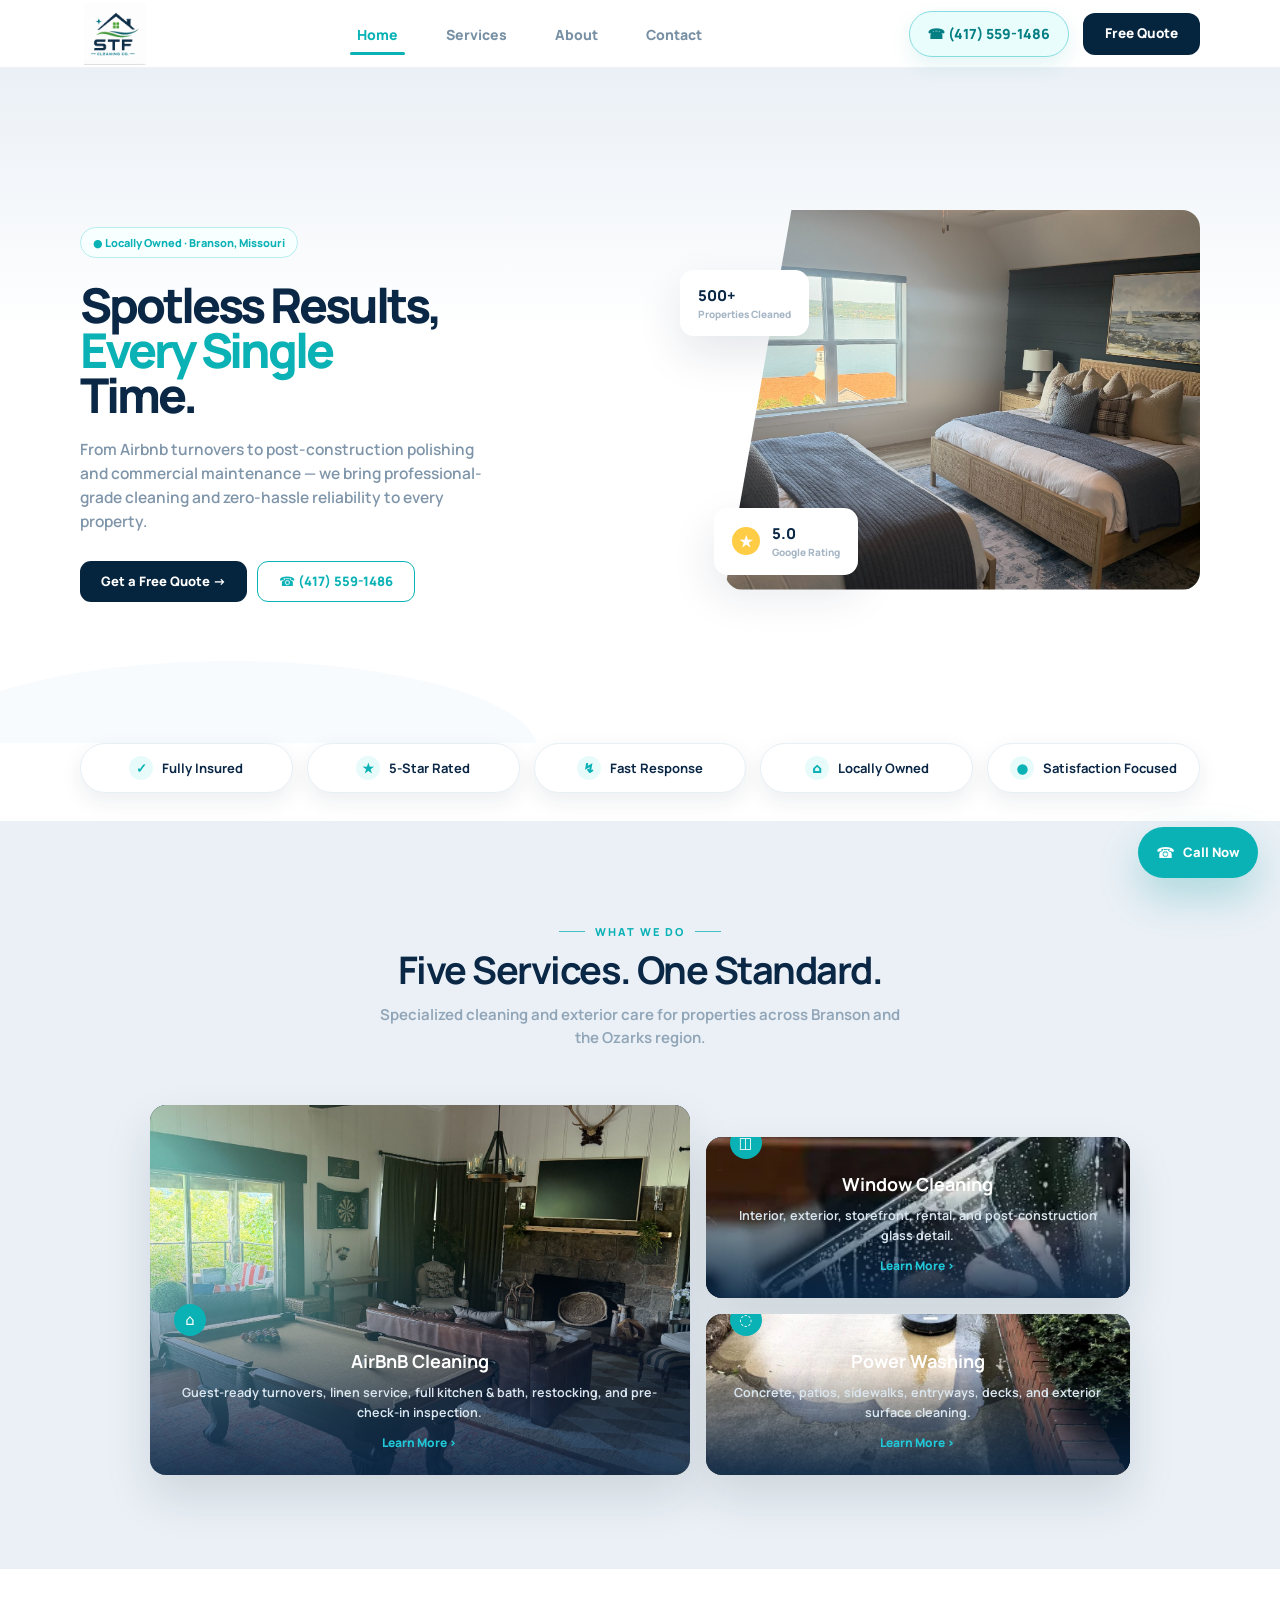
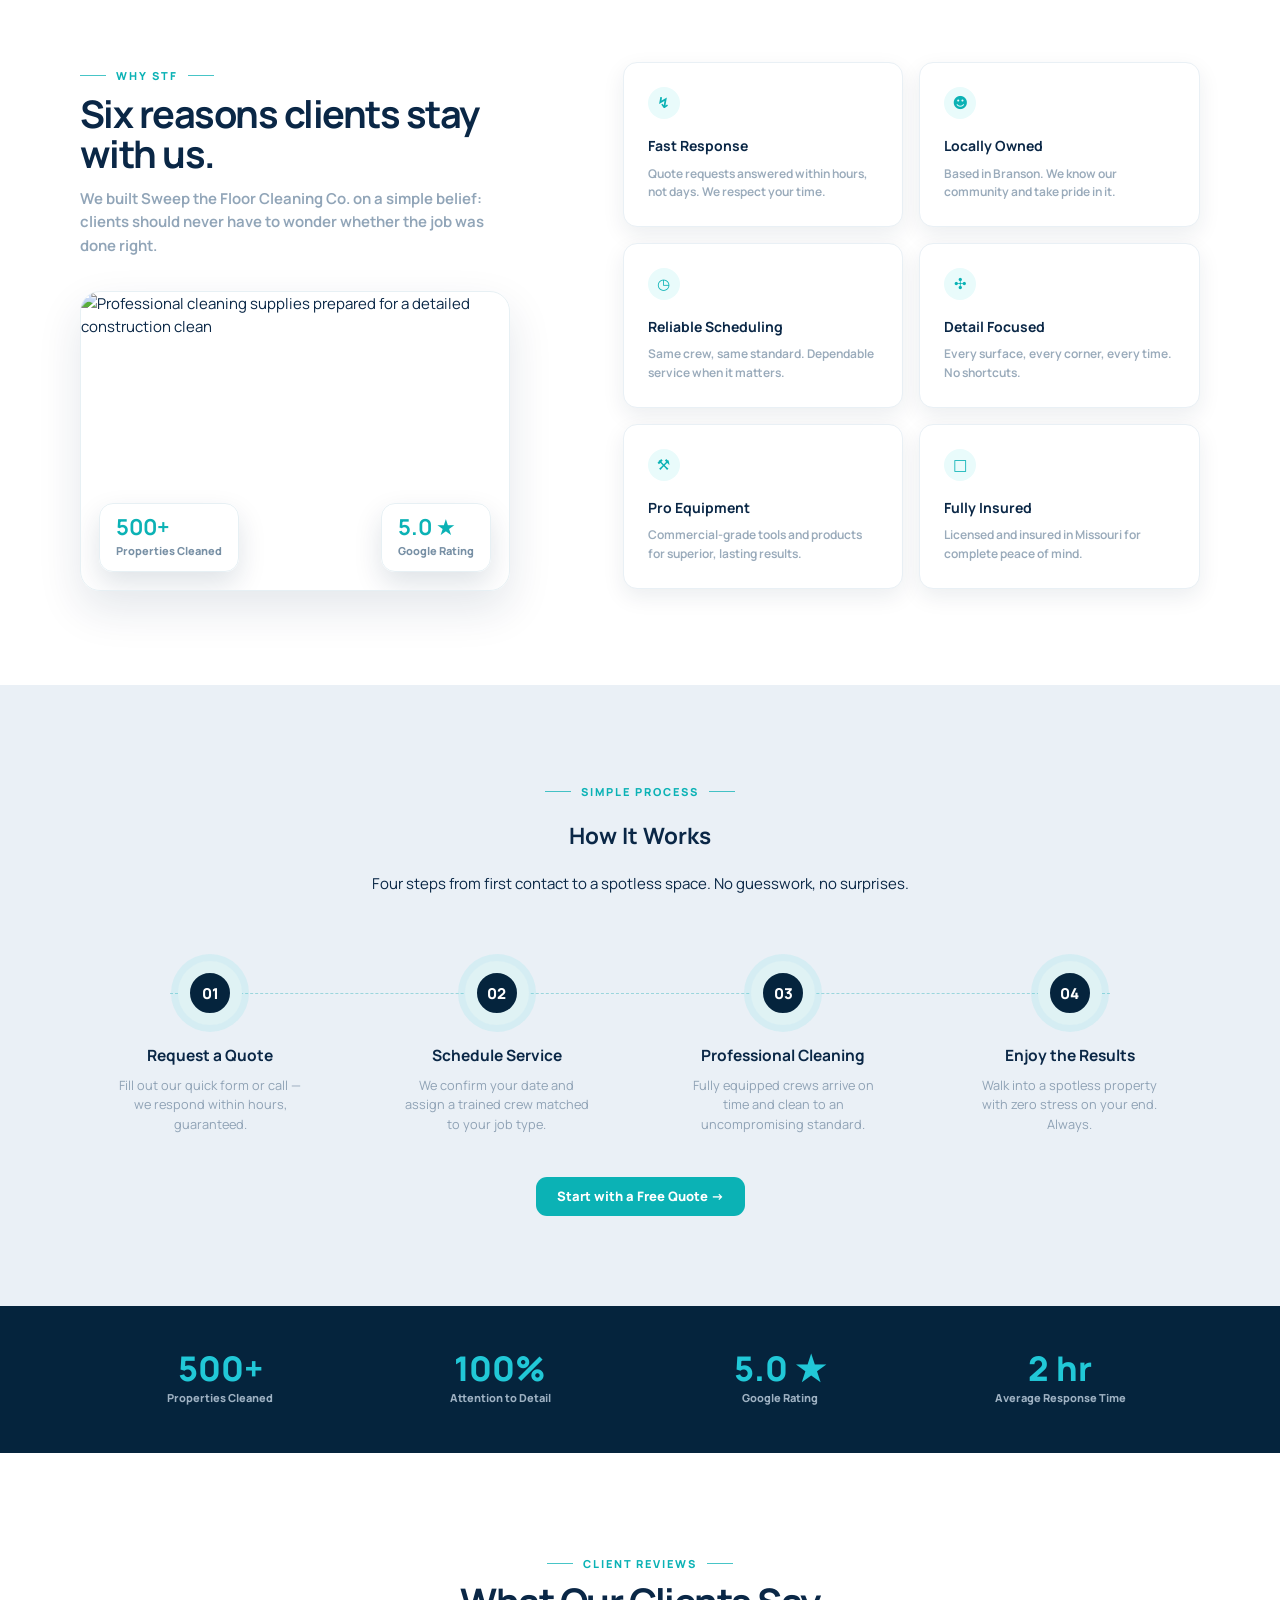
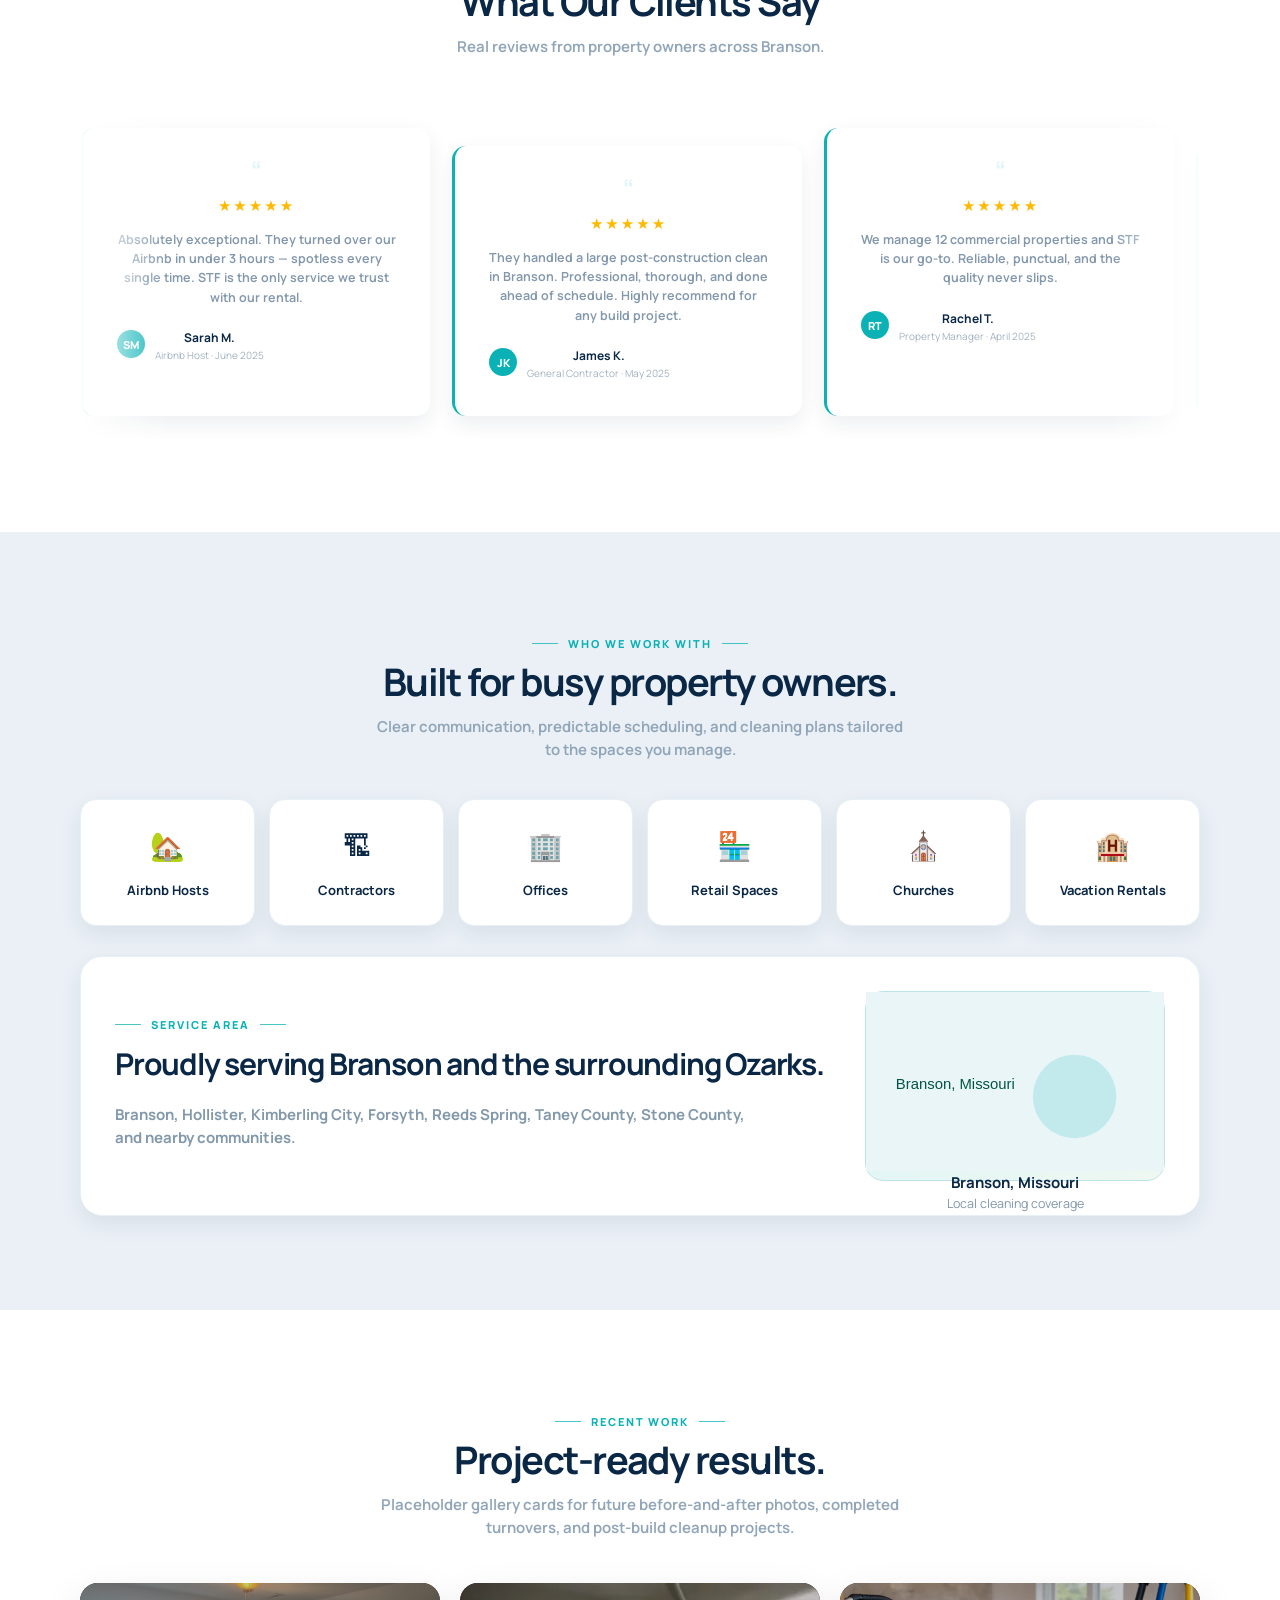
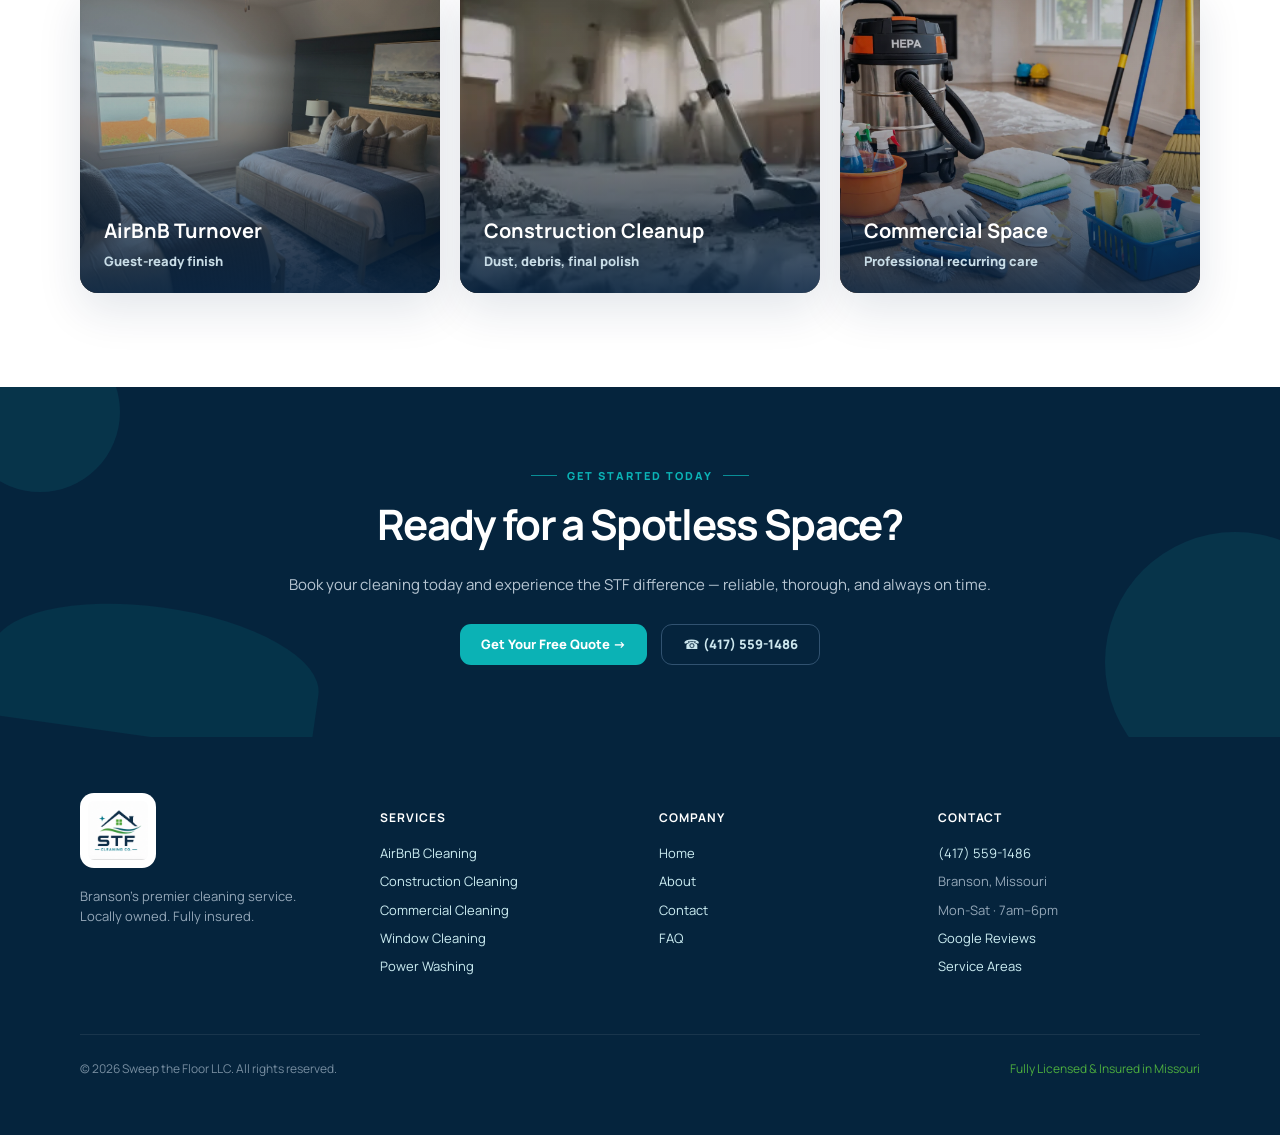
==== commit 7bfe49c3: "Update site redesign: swap Airbnb images, add window and power washing services, set About portrait " ====
--- a/index.html
+++ b/index.html
@@ -1,28 +1,817 @@
-<!DOCTYPE html><html lang="en"><head><meta charset="UTF-8"><meta name="viewport" content="width=device-width,initial-scale=1.0"><title>Sweep the Floor Cleaning Co. | Branson Cleaning Services</title><meta name="description" content="Premium Airbnb, construction, and commercial cleaning in Branson, Missouri."><link rel="preconnect" href="https://fonts.googleapis.com"><link rel="preconnect" href="https://fonts.gstatic.com" crossorigin><link href="https://fonts.googleapis.com/css2?family=Manrope:wght@500;600;700;800;900&display=swap" rel="stylesheet"><link rel="stylesheet" href="styles.css"></head><body>
-<header class="nav"><div class="container nav__in"><a class="logo" href="index.html"><img src="assets/logo.png" alt="STF Cleaning Co."></a><nav class="menu"><a class="active" href="index.html">Home</a><a href="services.html">Services</a><a href="about.html">About</a><a href="contact.html">Contact</a></nav><div class="nav__right"><a class="phone" href="tel:4175591486">☎ (417) 559-1486</a><a class="btn btn--navy" href="contact.html">Free Quote</a></div></div></header>
-<main>
-<section class="hero"><div class="container hero__grid"><div><span class="pill">● Locally Owned · Branson, Missouri</span><h1>Spotless Results,<span class="accent">Every Single</span>Time.</h1><p class="lead">From Airbnb turnovers to post-construction polishing and commercial maintenance — we bring professional-grade cleaning and zero-hassle reliability to every property.</p><div class="hero__cta"><a class="btn btn--navy" href="contact.html">Get a Free Quote →</a><a class="btn btn--outline" href="tel:4175591486">☎ (417) 559-1486</a></div></div><div class="hero__visual"><div class="hero__image"><img src="https://images.unsplash.com/photo-1581578731548-c64695cc6952?auto=format&fit=crop&w=900&q=85" alt="Cleaner dusting a chair in a bright kitchen"></div><div class="float float--top">500+<small>Properties Cleaned</small></div><div class="float float--rating"><span class="star">★</span><div>5.0<small>Google Rating</small></div></div></div></div></section>
-<section class="trust-strip"><div class="container trust-grid"><div><span>✓</span><strong>Fully Insured</strong></div><div><span>★</span><strong>5-Star Rated</strong></div><div><span>↯</span><strong>Fast Response</strong></div><div><span>⌂</span><strong>Locally Owned</strong></div><div><span>●</span><strong>Satisfaction Focused</strong></div></div></section>
-<section class="section section--soft"><div class="container center"><span class="eyebrow">What We Do</span><h2>Three Services. One Standard.</h2><p class="sub">Specialized cleaning for every property type in Branson and the Ozarks region.</p><div class="services-grid"><a class="card-img big" href="services.html#airbnb"><img src="https://images.unsplash.com/photo-1600607687920-4e2a09cf159d?auto=format&fit=crop&w=1100&q=85" alt="Modern Airbnb interior"><div class="card-copy"><span class="icon-dot">⌂</span><h3>AirBnB Cleaning</h3><p>Guest-ready turnovers, linen service, full kitchen & bath, restocking, and pre-check-in inspection.</p><span class="learn">Learn More ›</span></div></a><div class="services-stack"><a class="card-img small" href="services.html#construction"><img src="https://images.unsplash.com/photo-1504307651254-35680f356dfd?auto=format&fit=crop&w=900&q=85" alt="Construction interior cleanup"><div class="card-copy"><span class="icon-dot">△</span><h3>Construction Cleaning</h3><p>Post-build cleanup, debris removal, dust elimination, and move-in ready completion.</p><span class="learn">Learn More ›</span></div></a><a class="card-img small" href="services.html#commercial"><img src="https://images.unsplash.com/photo-1497366754035-f200968a6e72?auto=format&fit=crop&w=900&q=85" alt="Commercial lobby"><div class="card-copy"><span class="icon-dot">▦</span><h3>Commercial Cleaning</h3><p>Recurring office, retail, and church cleaning on a schedule that works around your business.</p><span class="learn">Learn More ›</span></div></a></div></div></div></section>
-<section class="section why-upgrade"><div class="container split why-split"><div><span class="eyebrow">Why STF</span><h2>Six reasons clients stay with us.</h2><p class="sub" style="margin:0;max-width:430px">We built Sweep the Floor Cleaning Co. on a simple belief: clients should never have to wonder whether the job was done right.</p><div class="why-photo"><img src="https://images.unsplash.com/photo-1527515637462-cff94eecc1ac?auto=format&fit=crop&w=900&q=85" alt="Professional cleaner preparing a spotless room"><div class="photo-badge"><strong>500+</strong><span>Properties Cleaned</span></div><div class="photo-badge rating"><strong>5.0 ★</strong><span>Google Rating</span></div></div></div><div class="feature-grid"><div class="feature"><div class="mini">↯</div><h3>Fast Response</h3><p>Quote requests answered within hours, not days. We respect your time.</p></div><div class="feature"><div class="mini">☻</div><h3>Locally Owned</h3><p>Based in Branson. We know our community and take pride in it.</p></div><div class="feature"><div class="mini">◷</div><h3>Reliable Scheduling</h3><p>Same crew, same standard. Dependable service when it matters.</p></div><div class="feature"><div class="mini">✣</div><h3>Detail Focused</h3><p>Every surface, every corner, every time. No shortcuts.</p></div><div class="feature"><div class="mini">⚒</div><h3>Pro Equipment</h3><p>Commercial-grade tools and products for superior, lasting results.</p></div><div class="feature"><div class="mini">□</div><h3>Fully Insured</h3><p>Licensed and insured in Missouri for complete peace of mind.</p></div></div></div></section>
-<section class="process"><div class="container center"><span class="eyebrow">Simple Process</span><h2>How It Works</h2><p class="sub">Four steps from first contact to a spotless space. No guesswork, no surprises.</p><div class="steps"><div class="step"><div class="num">01</div><h3>Request a Quote</h3><p>Fill out our quick form or call — we respond within hours, guaranteed.</p></div><div class="step"><div class="num">02</div><h3>Schedule Service</h3><p>We confirm your date and assign a trained crew matched to your job type.</p></div><div class="step"><div class="num">03</div><h3>Professional Cleaning</h3><p>Fully equipped crews arrive on time and clean to an uncompromising standard.</p></div><div class="step"><div class="num">04</div><h3>Enjoy the Results</h3><p>Walk into a spotless property with zero stress on your end. Always.</p></div></div><div style="margin-top:42px"><a class="btn btn--teal" href="contact.html">Start with a Free Quote →</a></div></div></section>
-<section class="stats"><div class="container stats__grid"><div class="stat"><strong>500+</strong><span>Properties Cleaned</span></div><div class="stat"><strong>100%</strong><span>Attention to Detail</span></div><div class="stat"><strong>5.0 ★</strong><span>Google Rating</span></div><div class="stat"><strong>2 hr</strong><span>Average Response Time</span></div></div></section>
-<section class="section"><div class="container center"><span class="eyebrow">Client Reviews</span><h2>What Our Clients Say</h2><p class="sub">Real reviews from property owners across Branson.</p><div class="reviews is-marquee review-marquee"><div class="review-track">
-<article class="review"><div class="quote">“</div><div class="stars">★★★★★</div><p>Absolutely exceptional. They turned over our Airbnb in under 3 hours — spotless every single time. STF is the only service we trust with our rental.</p><div class="person"><span class="avatar">SM</span><div><strong>Sarah M.</strong><small>Airbnb Host · June 2025</small></div></div></article>
-<article class="review"><div class="quote">“</div><div class="stars">★★★★★</div><p>They handled a large post-construction clean in Branson. Professional, thorough, and done ahead of schedule. Highly recommend for any build project.</p><div class="person"><span class="avatar">JK</span><div><strong>James K.</strong><small>General Contractor · May 2025</small></div></div></article>
-<article class="review"><div class="quote">“</div><div class="stars">★★★★★</div><p>We manage 12 commercial properties and STF is our go-to. Reliable, punctual, and the quality never slips.</p><div class="person"><span class="avatar">RT</span><div><strong>Rachel T.</strong><small>Property Manager · April 2025</small></div></div></article>
-<article class="review"><div class="quote">“</div><div class="stars">★★★★★</div><p>Our cabin guests constantly mention how clean the place feels. Their turnovers are fast, consistent, and easy to schedule.</p><div class="person"><span class="avatar">AL</span><div><strong>Amanda L.</strong><small>Vacation Rental Owner · June 2025</small></div></div></article>
-<article class="review"><div class="quote">“</div><div class="stars">★★★★★</div><p>They cleaned our office after hours and everything looked fresh the next morning. Very professional crew and great communication.</p><div class="person"><span class="avatar">CP</span><div><strong>Chris P.</strong><small>Office Manager · May 2025</small></div></div></article>
-<article class="review"><div class="quote">“</div><div class="stars">★★★★★</div><p>Dust was everywhere after remodel work. STF came in and made the unit look ready for photos and move-in.</p><div class="person"><span class="avatar">DN</span><div><strong>Dana N.</strong><small>Property Owner · April 2025</small></div></div></article>
-<article class="review"><div class="quote">“</div><div class="stars">★★★★★</div><p>Absolutely exceptional. They turned over our Airbnb in under 3 hours — spotless every single time. STF is the only service we trust with our rental.</p><div class="person"><span class="avatar">SM</span><div><strong>Sarah M.</strong><small>Airbnb Host · June 2025</small></div></div></article>
-<article class="review"><div class="quote">“</div><div class="stars">★★★★★</div><p>They handled a large post-construction clean in Branson. Professional, thorough, and done ahead of schedule. Highly recommend for any build project.</p><div class="person"><span class="avatar">JK</span><div><strong>James K.</strong><small>General Contractor · May 2025</small></div></div></article>
-<article class="review"><div class="quote">“</div><div class="stars">★★★★★</div><p>We manage 12 commercial properties and STF is our go-to. Reliable, punctual, and the quality never slips.</p><div class="person"><span class="avatar">RT</span><div><strong>Rachel T.</strong><small>Property Manager · April 2025</small></div></div></article>
-<article class="review"><div class="quote">“</div><div class="stars">★★★★★</div><p>Our cabin guests constantly mention how clean the place feels. Their turnovers are fast, consistent, and easy to schedule.</p><div class="person"><span class="avatar">AL</span><div><strong>Amanda L.</strong><small>Vacation Rental Owner · June 2025</small></div></div></article>
-<article class="review"><div class="quote">“</div><div class="stars">★★★★★</div><p>They cleaned our office after hours and everything looked fresh the next morning. Very professional crew and great communication.</p><div class="person"><span class="avatar">CP</span><div><strong>Chris P.</strong><small>Office Manager · May 2025</small></div></div></article>
-<article class="review"><div class="quote">“</div><div class="stars">★★★★★</div><p>Dust was everywhere after remodel work. STF came in and made the unit look ready for photos and move-in.</p><div class="person"><span class="avatar">DN</span><div><strong>Dana N.</strong><small>Property Owner · April 2025</small></div></div></article>
-</div></div></div></section>
-
-<section class="section section--soft who-area"><div class="container"><div class="section-head center"><span class="eyebrow">Who We Work With</span><h2>Built for busy property owners.</h2><p class="sub">Clear communication, predictable scheduling, and cleaning plans tailored to the spaces you manage.</p></div><div class="audience-grid"><div><span>🏡</span><strong>Airbnb Hosts</strong></div><div><span>🏗</span><strong>Contractors</strong></div><div><span>🏢</span><strong>Offices</strong></div><div><span>🏪</span><strong>Retail Spaces</strong></div><div><span>⛪</span><strong>Churches</strong></div><div><span>🏨</span><strong>Vacation Rentals</strong></div></div><div class="service-area-card"><div><span class="eyebrow">Service Area</span><h3>Proudly serving Branson and the surrounding Ozarks.</h3><p>Branson, Hollister, Kimberling City, Forsyth, Reeds Spring, Taney County, Stone County, and nearby communities.</p></div><div class="area-map"><span>⌖</span><strong>Branson, Missouri</strong><small>Local cleaning coverage</small></div></div></div></section>
-<section class="section gallery-section"><div class="container center"><span class="eyebrow">Recent Work</span><h2>Project-ready results.</h2><p class="sub">Placeholder gallery cards for future before-and-after photos, completed turnovers, and post-build cleanup projects.</p><div class="gallery-grid"><article><img src="https://images.unsplash.com/photo-1600585154340-be6161a56a0c?auto=format&fit=crop&w=900&q=85" alt="Clean Airbnb living room"><div><strong>AirBnB Turnover</strong><span>Guest-ready finish</span></div></article><article><img src="https://images.unsplash.com/photo-1503387762-592deb58ef4e?auto=format&fit=crop&w=900&q=85" alt="Construction cleanup project"><div><strong>Construction Cleanup</strong><span>Dust, debris, final polish</span></div></article><article><img src="https://images.unsplash.com/photo-1497366811353-6870744d04b2?auto=format&fit=crop&w=900&q=85" alt="Clean commercial office"><div><strong>Commercial Space</strong><span>Professional recurring care</span></div></article></div></div></section>
-<section class="cta-dark"><div class="wave"></div><div class="container"><span class="eyebrow">Get Started Today</span><h2>Ready for a Spotless Space?</h2><p class="sub" style="color:#b7c6d3">Book your cleaning today and experience the STF difference — reliable, thorough, and always on time.</p><div style="margin-top:28px;display:flex;gap:14px;justify-content:center"><a class="btn btn--teal" href="contact.html">Get Your Free Quote →</a><a class="btn btn--outline" style="background:transparent;color:#cce6ed;border-color:#315270" href="tel:4175591486">☎ (417) 559-1486</a></div></div></section>
-</main><footer class="footer"><div class="container"><div class="footer__grid"><div><img src="assets/logo.png" alt="STF"><p>Branson's premier cleaning service. Locally owned. Fully insured.</p></div><div><h4>Services</h4><a href="services.html#airbnb">AirBnB Cleaning</a><a href="services.html#construction">Construction Cleaning</a><a href="services.html#commercial">Commercial Cleaning</a></div><div><h4>Company</h4><a href="index.html">Home</a><a href="about.html">About</a><a href="contact.html">Contact</a><a href="contact.html#faq">FAQ</a></div><div><h4>Contact</h4><a href="tel:4175591486">(417) 559-1486</a><p>Branson, Missouri</p><p>Mon-Sat · 7am–6pm</p><a href="contact.html">Google Reviews</a><a href="contact.html">Service Areas</a></div></div><div class="footer__bottom"><span>© 2025 Sweep the Floor Cleaning Co. All rights reserved.</span><span class="licensed">Fully Licensed & Insured in Missouri</span></div></div></footer><a class="float-call" href="tel:4175591486">☎<span>Call Now</span></a><script src="script.js"></script></body></html>
+<!DOCTYPE html>
+<html lang="en">
+<head>
+  <!-- ==========================================================
+       BASIC PAGE SETUP / SEO
+  ========================================================== -->
+  <meta charset="UTF-8">
+  <meta name="viewport" content="width=device-width, initial-scale=1.0">
+
+  <title>Sweep the Floor Cleaning Co. | Branson Cleaning Services</title>
+  <meta name="description" content="Premium Airbnb, construction, commercial, window, and power washing services in Branson, Missouri.">
+
+  <!-- Google Font: Manrope -->
+  <link rel="preconnect" href="https://fonts.googleapis.com">
+  <link rel="preconnect" href="https://fonts.gstatic.com" crossorigin>
+  <link
+    href="https://fonts.googleapis.com/css2?family=Manrope:wght@500;600;700;800;900&display=swap"
+    rel="stylesheet"
+  >
+
+  <!-- Main stylesheet -->
+  <link rel="stylesheet" href="styles.css">
+  <!-- Overrides for redesigned visuals (loaded last to take precedence) -->
+  <link rel="stylesheet" href="styles.overrides.css">
+</head>
+
+<body>
+  <!-- ==========================================================
+       HEADER / NAVIGATION
+  ========================================================== -->
+  <header class="nav">
+    <div class="container nav__in">
+      <!-- Logo -->
+      <a class="logo" href="index.html" aria-label="Sweep the Floor Cleaning Co. home">
+        <img src="assets/logo.png" alt="STF Cleaning Co.">
+      </a>
+
+      <!-- Main navigation -->
+      <nav class="menu" aria-label="Main navigation">
+        <a class="active" href="index.html">Home</a>
+        <a href="services.html">Services</a>
+        <a href="about.html">About</a>
+        <a href="contact.html">Contact</a>
+      </nav>
+
+      <!-- Header CTA area -->
+      <div class="nav__right">
+        <a class="phone" href="tel:4175591486">☎ (417) 559-1486</a>
+        <a class="btn btn--navy" href="contact.html">Free Quote</a>
+      </div>
+    </div>
+  </header>
+
+  <main>
+    <!-- ==========================================================
+         HERO SECTION
+    ========================================================== -->
+    <section class="hero">
+      <div class="container hero__grid">
+        <!-- Hero copy -->
+        <div>
+          <span class="pill">● Locally Owned · Branson, Missouri</span>
+
+          <h1>
+            Spotless Results,
+            <span class="accent">Every Single</span>
+            Time.
+          </h1>
+
+          <p class="lead">
+            From Airbnb turnovers to post-construction polishing and commercial maintenance —
+            we bring professional-grade cleaning and zero-hassle reliability to every property.
+          </p>
+
+          <div class="hero__cta">
+            <a class="btn btn--navy" href="contact.html">Get a Free Quote →</a>
+            <a class="btn btn--outline" href="tel:4175591486">☎ (417) 559-1486</a>
+          </div>
+        </div>
+
+        <!-- Hero visual / diagonal image card -->
+        <div class="hero__visual" data-reveal>
+          <div class="hero__image">
+            <img
+              src="assets/AirBnB1.jpeg"
+              alt="Guest-ready Airbnb bedroom overlooking Table Rock Lake"
+            >
+          </div>
+
+          <!-- Floating stat card -->
+          <div class="float float--top">
+            500+
+            <small>Properties Cleaned</small>
+          </div>
+
+          <!-- Floating rating card -->
+          <div class="float float--rating">
+            <span class="star">★</span>
+            <div>
+              5.0
+              <small>Google Rating</small>
+            </div>
+          </div>
+        </div>
+      </div>
+    </section>
+
+    <!-- ==========================================================
+         TRUST STRIP
+    ========================================================== -->
+    <section class="trust-strip">
+      <div class="container trust-grid">
+        <div data-reveal>
+          <span>✓</span>
+          <strong>Fully Insured</strong>
+        </div>
+
+        <div data-reveal>
+          <span>★</span>
+          <strong>5-Star Rated</strong>
+        </div>
+
+        <div data-reveal>
+          <span>↯</span>
+          <strong>Fast Response</strong>
+        </div>
+
+        <div data-reveal>
+          <span>⌂</span>
+          <strong>Locally Owned</strong>
+        </div>
+
+        <div data-reveal>
+          <span>●</span>
+          <strong>Satisfaction Focused</strong>
+        </div>
+      </div>
+    </section>
+
+    <!-- ==========================================================
+         SERVICES OVERVIEW
+         Five-card layout:
+         - Large Airbnb card
+         - Four stacked service cards
+    ========================================================== -->
+    <section class="section section--soft">
+      <div class="container center">
+        <span class="eyebrow">What We Do</span>
+
+        <h2>Five Services. One Standard.</h2>
+
+        <p class="sub">
+          Specialized cleaning and exterior care for properties across Branson and the Ozarks region.
+        </p>
+
+        <div class="services-grid services-grid--five">
+          <!-- Large Airbnb service card -->
+          <a class="card-img big" href="services.html#airbnb" data-reveal>
+            <img
+              src="assets/Airbnb2.jpeg"
+              alt="Clean Airbnb game room and vacation rental space"
+            >
+
+            <div class="card-copy">
+              <span class="icon-dot">⌂</span>
+              <h3>AirBnB Cleaning</h3>
+              <p>
+                Guest-ready turnovers, linen service, full kitchen & bath, restocking,
+                and pre-check-in inspection.
+              </p>
+              <span class="learn">Learn More ›</span>
+            </div>
+          </a>
+
+          <!-- Smaller stacked service cards -->
+          <div class="services-stack">
+            <!-- Construction cleaning -->
+            <a class="card-img small" href="services.html#construction" data-reveal>
+              <img
+                src="assets/cleaningsupplies.png"
+                alt="Post-construction cleaning equipment in a new interior"
+              >
+
+              <div class="card-copy">
+                <span class="icon-dot">△</span>
+                <h3>Construction Cleaning</h3>
+                <p>
+                  Post-build cleanup, debris removal, dust elimination, and move-in ready completion.
+                </p>
+                <span class="learn">Learn More ›</span>
+              </div>
+            </a>
+
+            <!-- Commercial cleaning -->
+            <a class="card-img small" href="services.html#commercial" data-reveal>
+              <img
+                src="assets/cleaningsupplies.png"
+                alt="Clean commercial office corridor"
+              >
+
+              <div class="card-copy">
+                <span class="icon-dot">▦</span>
+                <h3>Commercial Cleaning</h3>
+                <p>
+                  Recurring office, retail, and church cleaning that works around your business.
+                </p>
+                <span class="learn">Learn More ›</span>
+              </div>
+            </a>
+
+            <!-- Window cleaning -->
+            <a class="card-img small" href="services.html#windows" data-reveal>
+              <img
+                src="assets/windowclean1.png"
+                alt="Professional window cleaning with a squeegee"
+              >
+
+              <div class="card-copy">
+                <span class="icon-dot">◫</span>
+                <h3>Window Cleaning</h3>
+                <p>
+                  Interior, exterior, storefront, rental, and post-construction glass detail.
+                </p>
+                <span class="learn">Learn More ›</span>
+              </div>
+            </a>
+
+            <!-- Power washing -->
+            <a class="card-img small" href="services.html#powerwashing" data-reveal>
+              <img
+                src="assets/surfacecleaner.png"
+                alt="Power washing concrete walkway"
+              >
+
+              <div class="card-copy">
+                <span class="icon-dot">◌</span>
+                <h3>Power Washing</h3>
+                <p>
+                  Concrete, patios, sidewalks, entryways, decks, and exterior surface cleaning.
+                </p>
+                <span class="learn">Learn More ›</span>
+              </div>
+            </a>
+          </div>
+        </div>
+      </div>
+    </section>
+
+    <!-- ==========================================================
+         WHY CHOOSE STF
+    ========================================================== -->
+    <section class="section why-upgrade">
+      <div class="container split why-split">
+        <!-- Left column: intro + photo -->
+        <div>
+          <span class="eyebrow">Why STF</span>
+
+          <h2>Six reasons clients stay with us.</h2>
+
+          <p class="sub" style="margin:0;max-width:430px">
+            We built Sweep the Floor Cleaning Co. on a simple belief:
+            clients should never have to wonder whether the job was done right.
+          </p>
+
+          <div class="why-photo" data-reveal>
+            <img
+              src="assets/pro-cleaning-supplies.jpg"
+              alt="Professional cleaning supplies prepared for a detailed construction clean"
+            >
+
+            <div class="photo-badge">
+              <strong>500+</strong>
+              <span>Properties Cleaned</span>
+            </div>
+
+            <div class="photo-badge rating">
+              <strong>5.0 ★</strong>
+              <span>Google Rating</span>
+            </div>
+          </div>
+        </div>
+
+        <!-- Right column: feature cards -->
+        <div class="feature-grid">
+          <div class="feature" data-reveal>
+            <div class="mini">↯</div>
+            <h3>Fast Response</h3>
+            <p>Quote requests answered within hours, not days. We respect your time.</p>
+          </div>
+
+          <div class="feature" data-reveal>
+            <div class="mini">☻</div>
+            <h3>Locally Owned</h3>
+            <p>Based in Branson. We know our community and take pride in it.</p>
+          </div>
+
+          <div class="feature" data-reveal>
+            <div class="mini">◷</div>
+            <h3>Reliable Scheduling</h3>
+            <p>Same crew, same standard. Dependable service when it matters.</p>
+          </div>
+
+          <div class="feature" data-reveal>
+            <div class="mini">✣</div>
+            <h3>Detail Focused</h3>
+            <p>Every surface, every corner, every time. No shortcuts.</p>
+          </div>
+
+          <div class="feature" data-reveal>
+            <div class="mini">⚒</div>
+            <h3>Pro Equipment</h3>
+            <p>Commercial-grade tools and products for superior, lasting results.</p>
+          </div>
+
+          <div class="feature" data-reveal>
+            <div class="mini">□</div>
+            <h3>Fully Insured</h3>
+            <p>Licensed and insured in Missouri for complete peace of mind.</p>
+          </div>
+        </div>
+      </div>
+    </section>
+
+    <!-- ==========================================================
+         PROCESS SECTION
+    ========================================================== -->
+    <section class="process">
+      <div class="container center">
+        <span class="eyebrow">Simple Process</span>
+
+        <h2>How It Works</h2>
+
+        <p class="sub">
+          Four steps from first contact to a spotless space. No guesswork, no surprises.
+        </p>
+
+        <div class="steps">
+          <div class="step" data-reveal>
+            <div class="num">01</div>
+            <h3>Request a Quote</h3>
+            <p>Fill out our quick form or call — we respond within hours, guaranteed.</p>
+          </div>
+
+          <div class="step" data-reveal>
+            <div class="num">02</div>
+            <h3>Schedule Service</h3>
+            <p>We confirm your date and assign a trained crew matched to your job type.</p>
+          </div>
+
+          <div class="step" data-reveal>
+            <div class="num">03</div>
+            <h3>Professional Cleaning</h3>
+            <p>Fully equipped crews arrive on time and clean to an uncompromising standard.</p>
+          </div>
+
+          <div class="step" data-reveal>
+            <div class="num">04</div>
+            <h3>Enjoy the Results</h3>
+            <p>Walk into a spotless property with zero stress on your end. Always.</p>
+          </div>
+        </div>
+
+        <div style="margin-top:42px">
+          <a class="btn btn--teal" href="contact.html">Start with a Free Quote →</a>
+        </div>
+      </div>
+    </section>
+
+    <!-- ==========================================================
+         STATS BAND
+    ========================================================== -->
+    <section class="stats">
+      <div class="container stats__grid">
+        <div class="stat">
+          <strong>500+</strong>
+          <span>Properties Cleaned</span>
+        </div>
+
+        <div class="stat">
+          <strong>100%</strong>
+          <span>Attention to Detail</span>
+        </div>
+
+        <div class="stat">
+          <strong>5.0 ★</strong>
+          <span>Google Rating</span>
+        </div>
+
+        <div class="stat">
+          <strong>2 hr</strong>
+          <span>Average Response Time</span>
+        </div>
+      </div>
+    </section>
+
+    <!-- ==========================================================
+         CLIENT REVIEWS MARQUEE
+    ========================================================== -->
+    <section class="section">
+      <div class="container center">
+        <span class="eyebrow">Client Reviews</span>
+
+        <h2>What Our Clients Say</h2>
+
+        <p class="sub">
+          Real reviews from property owners across Branson.
+        </p>
+
+        <div class="reviews is-marquee review-marquee">
+          <div class="review-track">
+            <article class="review">
+              <div class="quote">“</div>
+              <div class="stars">★★★★★</div>
+              <p>
+                Absolutely exceptional. They turned over our Airbnb in under 3 hours —
+                spotless every single time. STF is the only service we trust with our rental.
+              </p>
+              <div class="person">
+                <span class="avatar">SM</span>
+                <div>
+                  <strong>Sarah M.</strong>
+                  <small>Airbnb Host · June 2025</small>
+                </div>
+              </div>
+            </article>
+
+            <article class="review">
+              <div class="quote">“</div>
+              <div class="stars">★★★★★</div>
+              <p>
+                They handled a large post-construction clean in Branson. Professional,
+                thorough, and done ahead of schedule. Highly recommend for any build project.
+              </p>
+              <div class="person">
+                <span class="avatar">JK</span>
+                <div>
+                  <strong>James K.</strong>
+                  <small>General Contractor · May 2025</small>
+                </div>
+              </div>
+            </article>
+
+            <article class="review">
+              <div class="quote">“</div>
+              <div class="stars">★★★★★</div>
+              <p>
+                We manage 12 commercial properties and STF is our go-to. Reliable,
+                punctual, and the quality never slips.
+              </p>
+              <div class="person">
+                <span class="avatar">RT</span>
+                <div>
+                  <strong>Rachel T.</strong>
+                  <small>Property Manager · April 2025</small>
+                </div>
+              </div>
+            </article>
+
+            <article class="review">
+              <div class="quote">“</div>
+              <div class="stars">★★★★★</div>
+              <p>
+                Our cabin guests constantly mention how clean the place feels.
+                Their turnovers are fast, consistent, and easy to schedule.
+              </p>
+              <div class="person">
+                <span class="avatar">AL</span>
+                <div>
+                  <strong>Amanda L.</strong>
+                  <small>Vacation Rental Owner · June 2025</small>
+                </div>
+              </div>
+            </article>
+
+            <article class="review">
+              <div class="quote">“</div>
+              <div class="stars">★★★★★</div>
+              <p>
+                They cleaned our office after hours and everything looked fresh the next morning.
+                Very professional crew and great communication.
+              </p>
+              <div class="person">
+                <span class="avatar">CP</span>
+                <div>
+                  <strong>Chris P.</strong>
+                  <small>Office Manager · May 2025</small>
+                </div>
+              </div>
+            </article>
+
+            <article class="review">
+              <div class="quote">“</div>
+              <div class="stars">★★★★★</div>
+              <p>
+                Dust was everywhere after remodel work. STF came in and made the unit
+                look ready for photos and move-in.
+              </p>
+              <div class="person">
+                <span class="avatar">DN</span>
+                <div>
+                  <strong>Dana N.</strong>
+                  <small>Property Owner · April 2025</small>
+                </div>
+              </div>
+            </article>
+
+            <!-- Duplicate cards create a seamless infinite marquee loop -->
+            <article class="review">
+              <div class="quote">“</div>
+              <div class="stars">★★★★★</div>
+              <p>
+                Absolutely exceptional. They turned over our Airbnb in under 3 hours —
+                spotless every single time. STF is the only service we trust with our rental.
+              </p>
+              <div class="person">
+                <span class="avatar">SM</span>
+                <div>
+                  <strong>Sarah M.</strong>
+                  <small>Airbnb Host · June 2025</small>
+                </div>
+              </div>
+            </article>
+
+            <article class="review">
+              <div class="quote">“</div>
+              <div class="stars">★★★★★</div>
+              <p>
+                They handled a large post-construction clean in Branson. Professional,
+                thorough, and done ahead of schedule. Highly recommend for any build project.
+              </p>
+              <div class="person">
+                <span class="avatar">JK</span>
+                <div>
+                  <strong>James K.</strong>
+                  <small>General Contractor · May 2025</small>
+                </div>
+              </div>
+            </article>
+
+            <article class="review">
+              <div class="quote">“</div>
+              <div class="stars">★★★★★</div>
+              <p>
+                We manage 12 commercial properties and STF is our go-to. Reliable,
+                punctual, and the quality never slips.
+              </p>
+              <div class="person">
+                <span class="avatar">RT</span>
+                <div>
+                  <strong>Rachel T.</strong>
+                  <small>Property Manager · April 2025</small>
+                </div>
+              </div>
+            </article>
+
+            <article class="review">
+              <div class="quote">“</div>
+              <div class="stars">★★★★★</div>
+              <p>
+                Our cabin guests constantly mention how clean the place feels.
+                Their turnovers are fast, consistent, and easy to schedule.
+              </p>
+              <div class="person">
+                <span class="avatar">AL</span>
+                <div>
+                  <strong>Amanda L.</strong>
+                  <small>Vacation Rental Owner · June 2025</small>
+                </div>
+              </div>
+            </article>
+
+            <article class="review">
+              <div class="quote">“</div>
+              <div class="stars">★★★★★</div>
+              <p>
+                They cleaned our office after hours and everything looked fresh the next morning.
+                Very professional crew and great communication.
+              </p>
+              <div class="person">
+                <span class="avatar">CP</span>
+                <div>
+                  <strong>Chris P.</strong>
+                  <small>Office Manager · May 2025</small>
+                </div>
+              </div>
+            </article>
+
+            <article class="review">
+              <div class="quote">“</div>
+              <div class="stars">★★★★★</div>
+              <p>
+                Dust was everywhere after remodel work. STF came in and made the unit
+                look ready for photos and move-in.
+              </p>
+              <div class="person">
+                <span class="avatar">DN</span>
+                <div>
+                  <strong>Dana N.</strong>
+                  <small>Property Owner · April 2025</small>
+                </div>
+              </div>
+            </article>
+          </div>
+        </div>
+      </div>
+    </section>
+
+    <!-- ==========================================================
+         WHO WE WORK WITH / SERVICE AREA
+    ========================================================== -->
+    <section class="section section--soft who-area">
+      <div class="container">
+        <div class="section-head center">
+          <span class="eyebrow">Who We Work With</span>
+          <h2>Built for busy property owners.</h2>
+          <p class="sub">
+            Clear communication, predictable scheduling, and cleaning plans tailored
+            to the spaces you manage.
+          </p>
+        </div>
+
+        <div class="audience-grid">
+          <div data-reveal>
+            <span>🏡</span>
+            <strong>Airbnb Hosts</strong>
+          </div>
+
+          <div data-reveal>
+            <span>🏗</span>
+            <strong>Contractors</strong>
+          </div>
+
+          <div data-reveal>
+            <span>🏢</span>
+            <strong>Offices</strong>
+          </div>
+
+          <div data-reveal>
+            <span>🏪</span>
+            <strong>Retail Spaces</strong>
+          </div>
+
+          <div data-reveal>
+            <span>⛪</span>
+            <strong>Churches</strong>
+          </div>
+
+          <div data-reveal>
+            <span>🏨</span>
+            <strong>Vacation Rentals</strong>
+          </div>
+        </div>
+
+        <div class="service-area-card" data-reveal>
+          <div>
+            <span class="eyebrow">Service Area</span>
+            <h3>Proudly serving Branson and the surrounding Ozarks.</h3>
+            <p>
+              Branson, Hollister, Kimberling City, Forsyth, Reeds Spring,
+              Taney County, Stone County, and nearby communities.
+            </p>
+          </div>
+
+          <div class="area-map">
+            <img
+              src="assets/branson-map.svg"
+              alt="Map graphic of Branson, Missouri service area"
+            >
+            <div class="map-label">
+              <strong>Branson, Missouri</strong>
+              <small>Local cleaning coverage</small>
+            </div>
+          </div>
+        </div>
+      </div>
+    </section>
+
+    <!-- ==========================================================
+         RECENT WORK / PLACEHOLDER GALLERY
+    ========================================================== -->
+    <section class="section gallery-section">
+      <div class="container center">
+        <span class="eyebrow">Recent Work</span>
+
+        <h2>Project-ready results.</h2>
+
+        <p class="sub">
+          Placeholder gallery cards for future before-and-after photos,
+          completed turnovers, and post-build cleanup projects.
+        </p>
+
+        <div class="gallery-grid">
+          <article data-reveal>
+            <img
+              src="assets/AirBnB1.jpeg"
+              alt="Clean Airbnb living room"
+            >
+            <div>
+              <strong>AirBnB Turnover</strong>
+              <span>Guest-ready finish</span>
+            </div>
+          </article>
+
+          <article data-reveal>
+            <img
+              src="assets/constructionclean1.png"
+              alt="Construction debris vacuumed from a new interior"
+            >
+            <div>
+              <strong>Construction Cleanup</strong>
+              <span>Dust, debris, final polish</span>
+            </div>
+          </article>
+
+          <article data-reveal>
+            <img
+              src="assets/cleaningsupplies.png"
+              alt="Clean commercial office"
+            >
+            <div>
+              <strong>Commercial Space</strong>
+              <span>Professional recurring care</span>
+            </div>
+          </article>
+        </div>
+      </div>
+    </section>
+
+    <!-- ==========================================================
+         FINAL CTA
+    ========================================================== -->
+    <section class="cta-dark">
+      <div class="wave"></div>
+
+      <div class="container">
+        <span class="eyebrow">Get Started Today</span>
+
+        <h2>Ready for a Spotless Space?</h2>
+
+        <p class="sub" style="color:#b7c6d3">
+          Book your cleaning today and experience the STF difference —
+          reliable, thorough, and always on time.
+        </p>
+
+        <div style="margin-top:28px;display:flex;gap:14px;justify-content:center">
+          <a class="btn btn--teal" href="contact.html">Get Your Free Quote →</a>
+          <a
+            class="btn btn--outline"
+            style="background:transparent;color:#cce6ed;border-color:#315270"
+            href="tel:4175591486"
+          >
+            ☎ (417) 559-1486
+          </a>
+        </div>
+      </div>
+    </section>
+  </main>
+
+  <!-- ==========================================================
+       FOOTER
+  ========================================================== -->
+  <footer class="footer">
+    <div class="container">
+      <div class="footer__grid">
+        <!-- Footer brand block -->
+        <div>
+          <img src="assets/logo.png" alt="STF Cleaning Co.">
+          <p>Branson's premier cleaning service. Locally owned. Fully insured.</p>
+        </div>
+
+        <!-- Footer services -->
+        <div>
+          <h4>Services</h4>
+          <a href="services.html#airbnb">AirBnB Cleaning</a>
+          <a href="services.html#construction">Construction Cleaning</a>
+          <a href="services.html#commercial">Commercial Cleaning</a>
+          <a href="services.html#windows">Window Cleaning</a>
+          <a href="services.html#powerwashing">Power Washing</a>
+        </div>
+
+        <!-- Footer company links -->
+        <div>
+          <h4>Company</h4>
+          <a href="index.html">Home</a>
+          <a href="about.html">About</a>
+          <a href="contact.html">Contact</a>
+          <a href="contact.html#faq">FAQ</a>
+        </div>
+
+        <!-- Footer contact -->
+        <div>
+          <h4>Contact</h4>
+          <a href="tel:4175591486">(417) 559-1486</a>
+          <p>Branson, Missouri</p>
+          <p>Mon-Sat · 7am–6pm</p>
+          <a href="contact.html">Google Reviews</a>
+          <a href="contact.html">Service Areas</a>
+        </div>
+      </div>
+
+      <div class="footer__bottom">
+        <span>© 2026 Sweep the Floor LLC. All rights reserved.</span>
+        <span class="licensed">Fully Licensed &amp; Insured in Missouri</span>
+      </div>
+    </div>
+  </footer>
+
+  <!-- Floating phone CTA -->
+  <a class="float-call" href="tel:4175591486">
+    ☎
+    <span>Call Now</span>
+  </a>
+
+  <!-- Main JavaScript -->
+  <script src="script.js"></script>
+</body>
+</html>
--- a/styles.overrides.css
+++ b/styles.overrides.css
@@ -0,0 +1,111 @@
+/* styles.overrides.css
+   Appended overrides to implement the updated site visuals
+   - Keep small and focused so it is easy to iterate on design
+*/
+:root{--navy:#05243d;--teal:#0bb2b5}
+
+/* Basic adjustments */
+.container{width:min(var(--max),calc(100% - 48px));margin:auto}
+
+/* Hero tweaks */
+.hero{padding:64px 0;background:linear-gradient(180deg,var(--bg),#ffffff 38%)}
+.hero h1{font-size:48px}
+
+/* Services cards */
+.services-grid .card-img{border-radius:16px;overflow:hidden;box-shadow:0 22px 48px rgba(7,31,44,.12)}
+
+/* CTA */
+.cta-dark{background:var(--navy);color:#fff;padding:72px 0}
+
+/* Reviews marquee improvements */
+.review-marquee{position:relative;overflow:hidden;padding:22px 0;margin-top:48px}
+.review-track{display:flex;gap:22px;will-change:transform}
+.review{flex:0 0 350px;max-width:350px}
+.review .review-card{padding:22px;border-radius:12px;box-shadow:var(--shadow-sm);background:linear-gradient(180deg,#ffffff,#fbfeff)}
+.review-track{--review-distance:-50%;--review-duration:46s}
+.review-track{animation-name:reviewScroll;animation-timing-function:linear;animation-iteration-count:infinite}
+@keyframes reviewScroll{from{transform:translateX(0)}to{transform:translateX(var(--review-distance))}}
+
+/* Footer */
+.footer{background:var(--navy);color:#d8eef4;padding:56px 0}
+.footer a{color:#cdeef3}
+
+@media(max-width:980px){
+  .hero h1{font-size:36px}
+  .review{flex-basis:300px;max-width:300px}
+}
+
+/* Dark hero variant used on Services / About / Contact pages */
+.page-hero--dark{background:var(--navy);color:#ffffff;padding:56px 0;position:relative}
+.page-hero--dark .container{display:block}
+.page-hero--dark .eyebrow{color:rgba(255,255,255,.6)}
+.page-hero--dark h1{color:#fff;font-size:40px;margin-top:8px}
+.page-hero--dark p{color:rgba(255,255,255,.82);max-width:680px}
+
+/* Decorative circle accents seen in screenshots (subtle, non-interactive) */
+.page-hero--dark::before,.page-hero--dark::after{content:"";position:absolute;border-radius:50%;opacity:.06}
+.page-hero--dark::before{width:220px;height:220px;right:8%;top:8%}
+.page-hero--dark::after{width:140px;height:140px;left:6%;top:4%}
+
+/* Service rows: two-column split with image and copy */
+.service-row{display:grid;grid-template-columns:1fr 1fr;gap:0;align-items:stretch}
+.service-row .photo{min-height:380px;overflow:hidden}
+.service-row .photo img{width:100%;height:100%;object-fit:cover;display:block}
+.service-row .service-info{padding:56px;background:var(--white)}
+.service-row.reverse{grid-template-columns:1fr 1fr}
+.service-row.reverse .photo{order:2}
+
+/* Contact form grid: main form + right side cards */
+.contact-grid{display:grid;grid-template-columns:1fr 340px;gap:28px;align-items:start}
+.form-card{background:var(--white);padding:26px;border-radius:14px;box-shadow:var(--shadow-sm);border:1px solid #eef6f8}
+.form-grid{display:grid;grid-template-columns:1fr 1fr;gap:12px}
+.form-grid .full{grid-column:1/-1}
+.field label{display:block;font-weight:700;margin-bottom:8px}
+.field input,.field select,.field textarea{width:100%;padding:12px;border-radius:10px;border:1px solid #e6f0f3}
+.side-card{background:var(--white);padding:18px;border-radius:12px;box-shadow:var(--shadow-sm);margin-bottom:16px}
+
+/* FAQ accordion visuals */
+.faq-item{background:transparent;border-radius:12px;margin-bottom:12px}
+.faq-q{background:var(--white);padding:14px;border-radius:10px;box-shadow:var(--shadow-sm);display:flex;justify-content:space-between;align-items:center}
+.faq-a{overflow:hidden;transition:max-height .28s ease;padding:12px 14px}
+
+@media(max-width:900px){
+  .contact-grid{grid-template-columns:1fr}
+  .form-grid{grid-template-columns:1fr}
+  .service-row{grid-template-columns:1fr}
+}
+
+/* ------------------------------------------------------------------
+   Image cropping & alignment helpers
+   Ensure images crop cleanly and remain centered across components.
+ ------------------------------------------------------------------ */
+.photo, .hero__image, .card-img img, .portrait img, .gallery-grid img {
+  overflow: hidden;
+}
+.photo img, .hero__image img, .card-img img, .portrait img, .gallery-grid img {
+  width:100%;
+  height:100%;
+  object-fit:cover;
+  object-position:center center;
+  display:block;
+}
+
+/* Tighter control for hero visual card */
+.hero__visual{display:flex;align-items:center;justify-content:center}
+.hero__image{border-radius:18px;overflow:hidden;height:380px}
+
+/* Service-row photo min-height for a consistent crop */
+.service-row .photo{min-height:420px}
+
+/* Portrait card style for about page */
+.portrait img{border-radius:14px;box-shadow:0 18px 42px rgba(9,38,69,.08);border:6px solid rgba(11,178,181,.06)}
+
+/* Force About page portrait to use local bathroom asset when present.
+   This avoids touching minified/inline HTML and ensures consistent cropping. */
+.portrait{
+  background-image: url('assets/airbnbbathroom.png');
+  background-size: cover;
+  background-position: center center;
+}
+.portrait img{opacity:0;visibility:hidden}
+
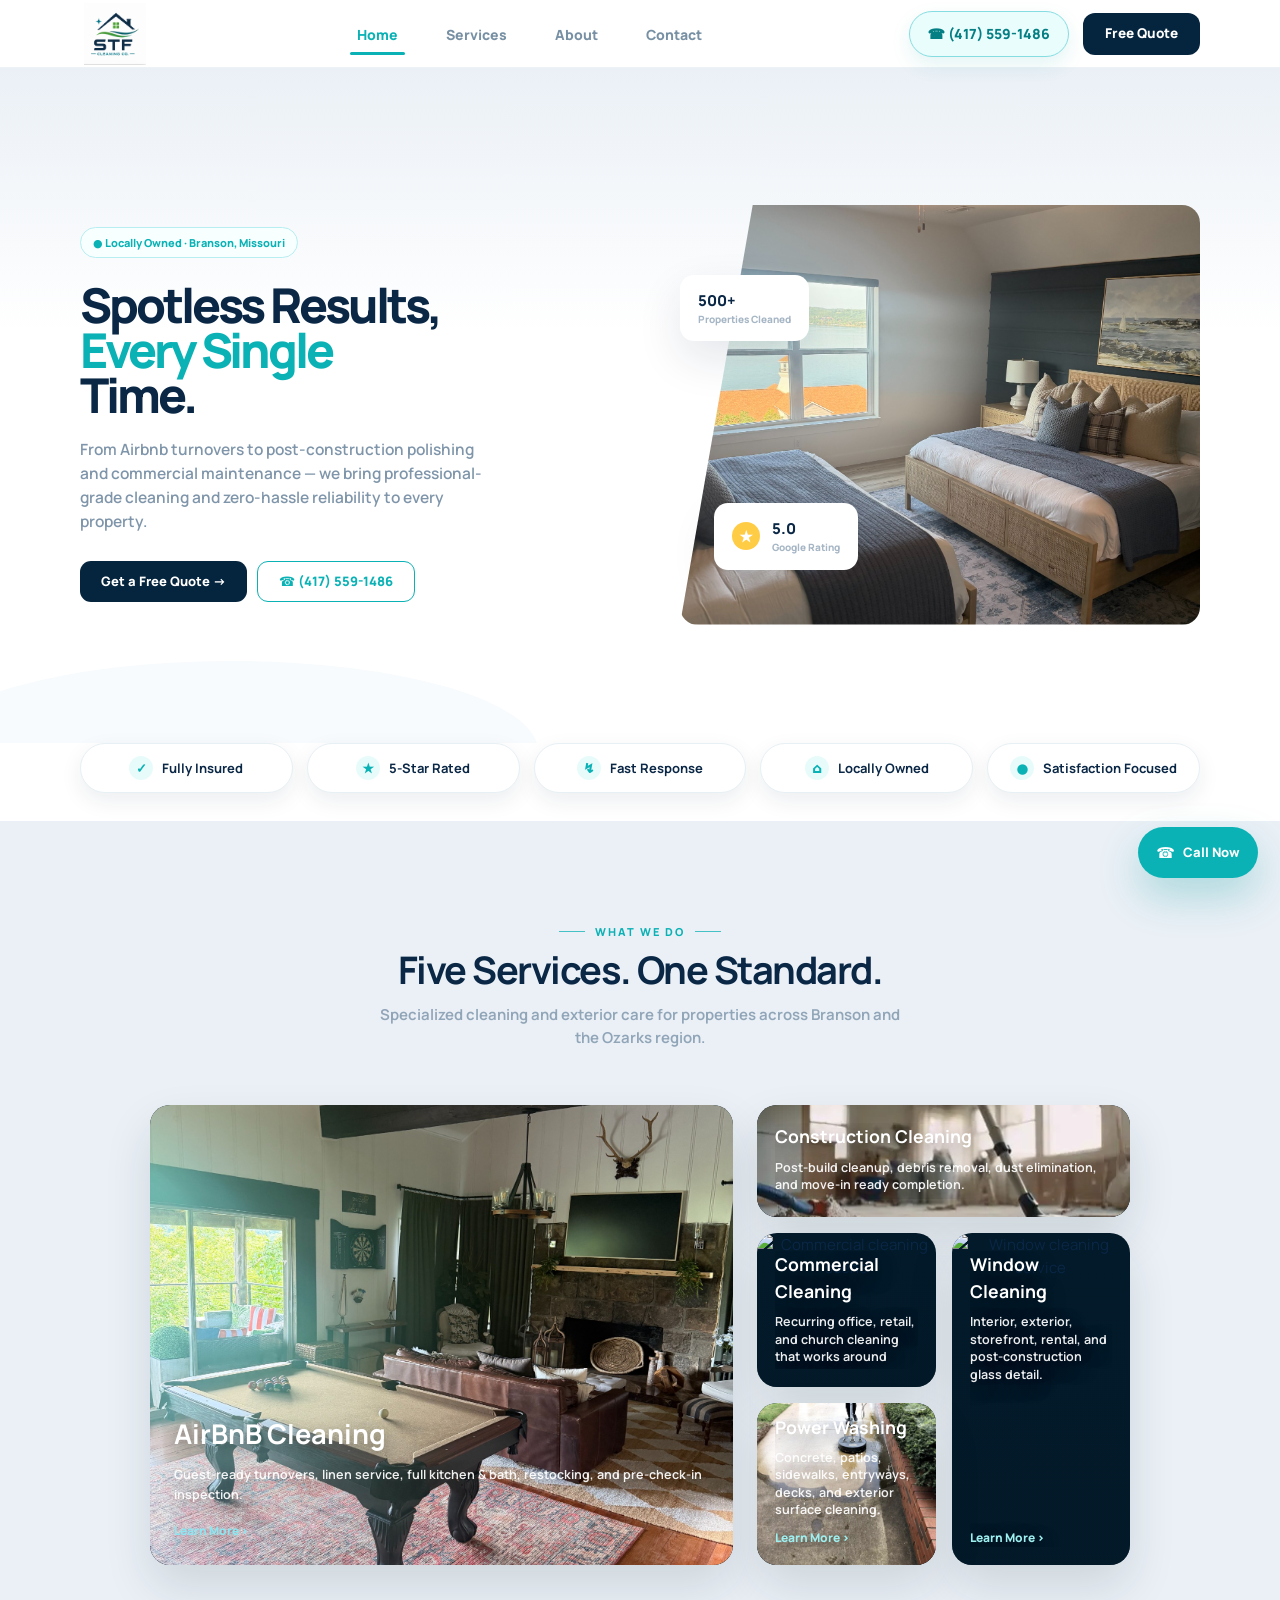
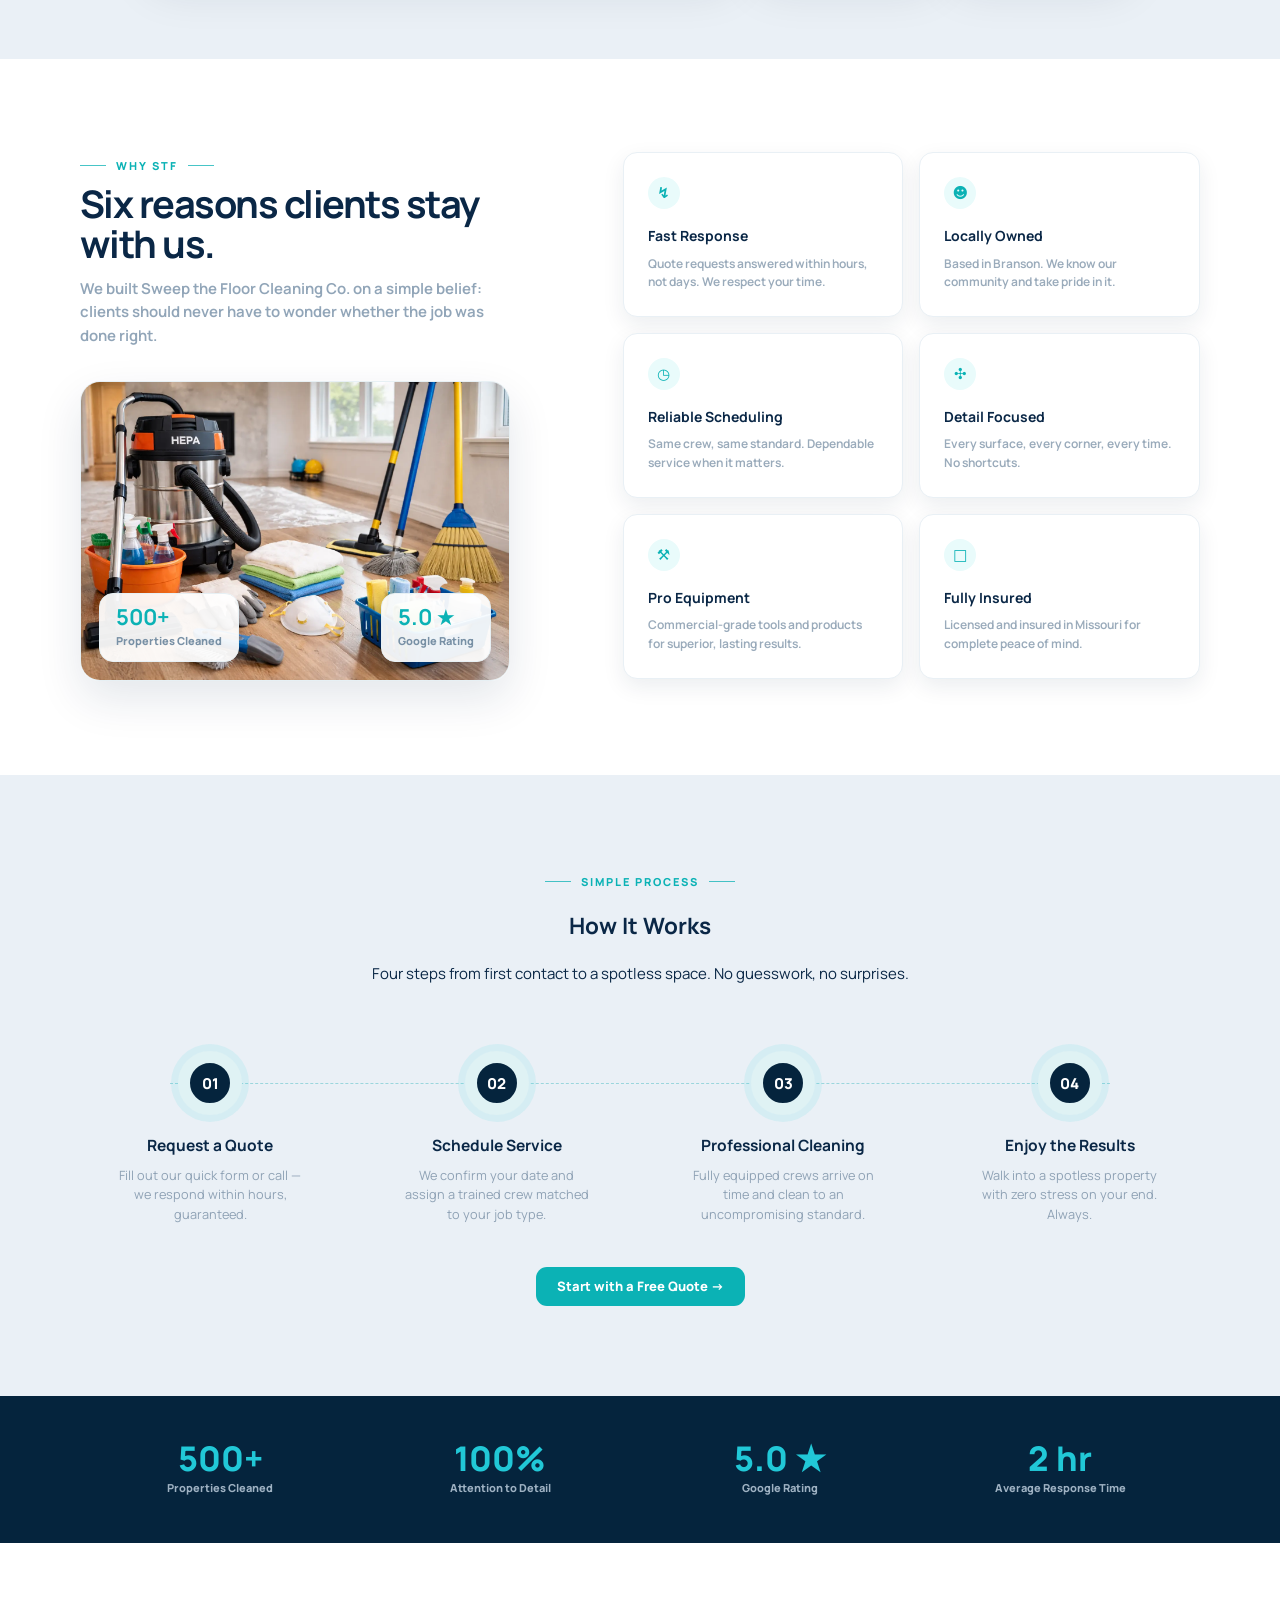
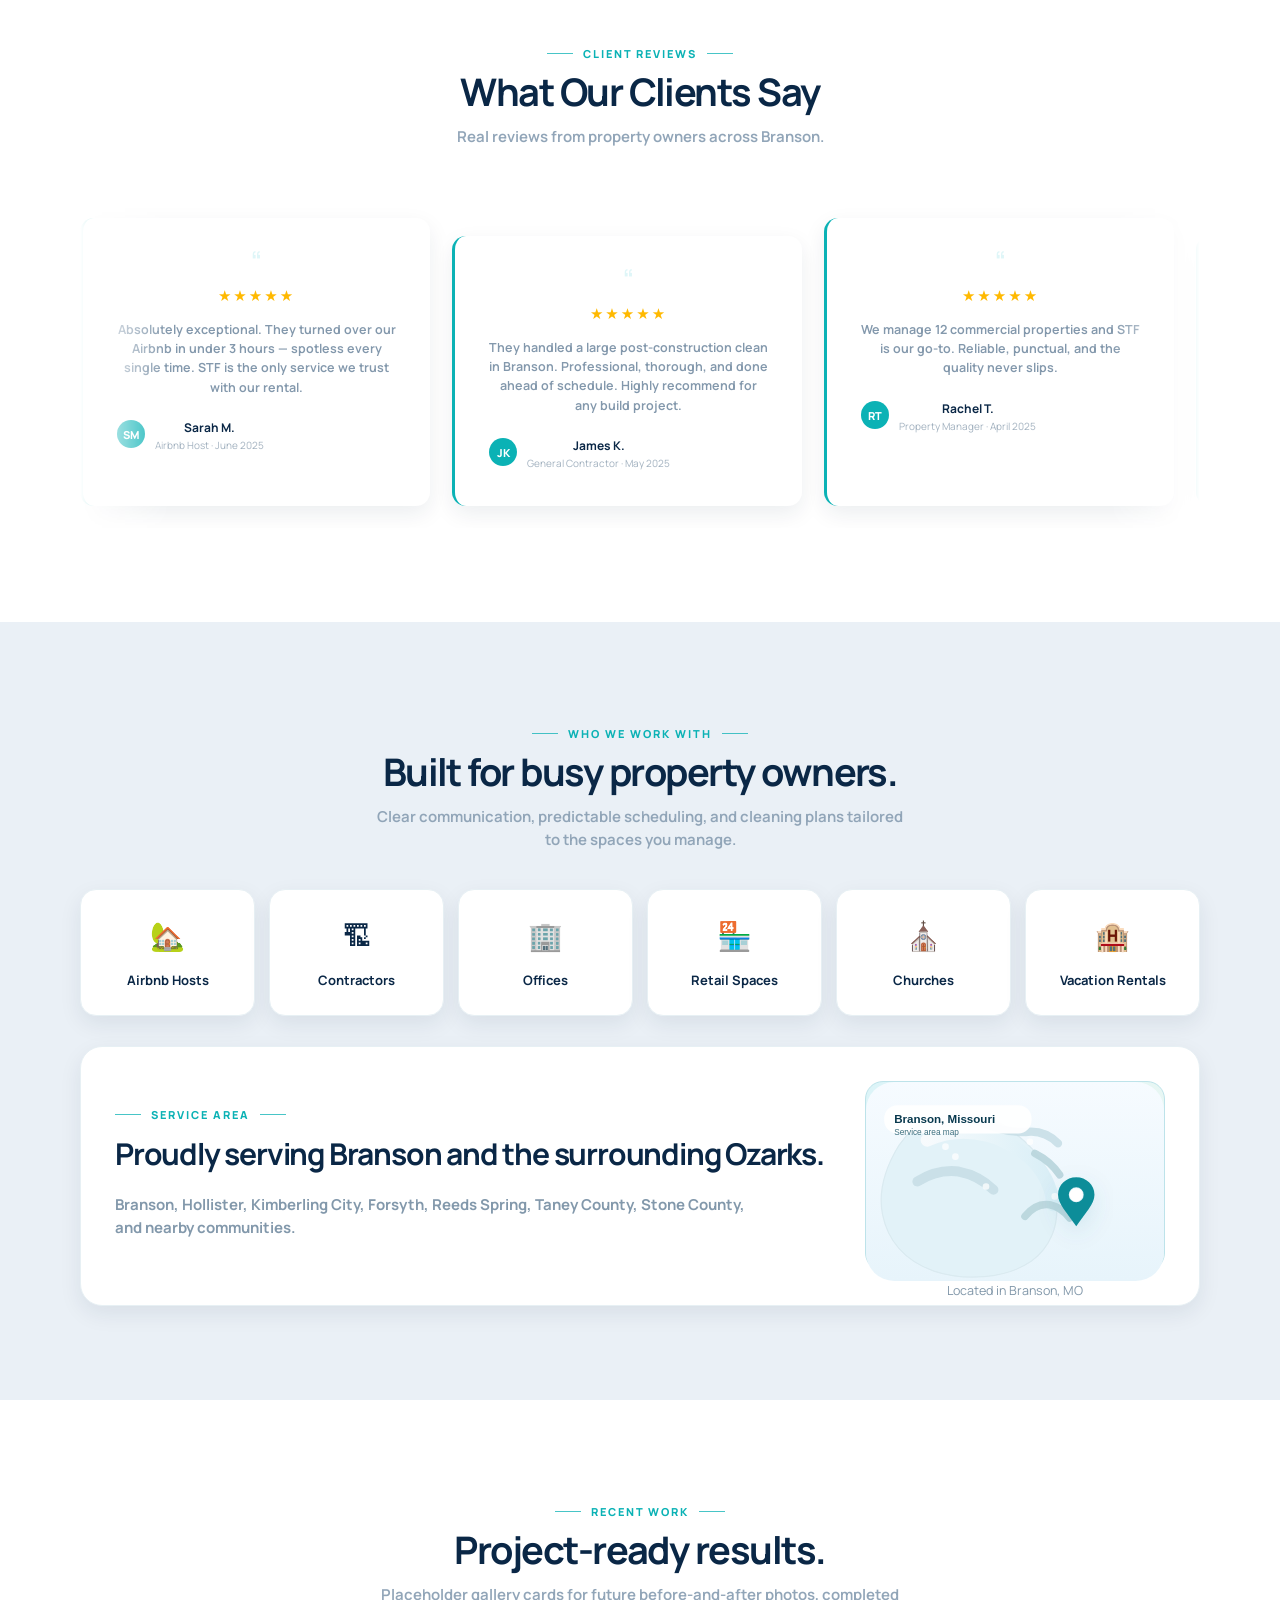
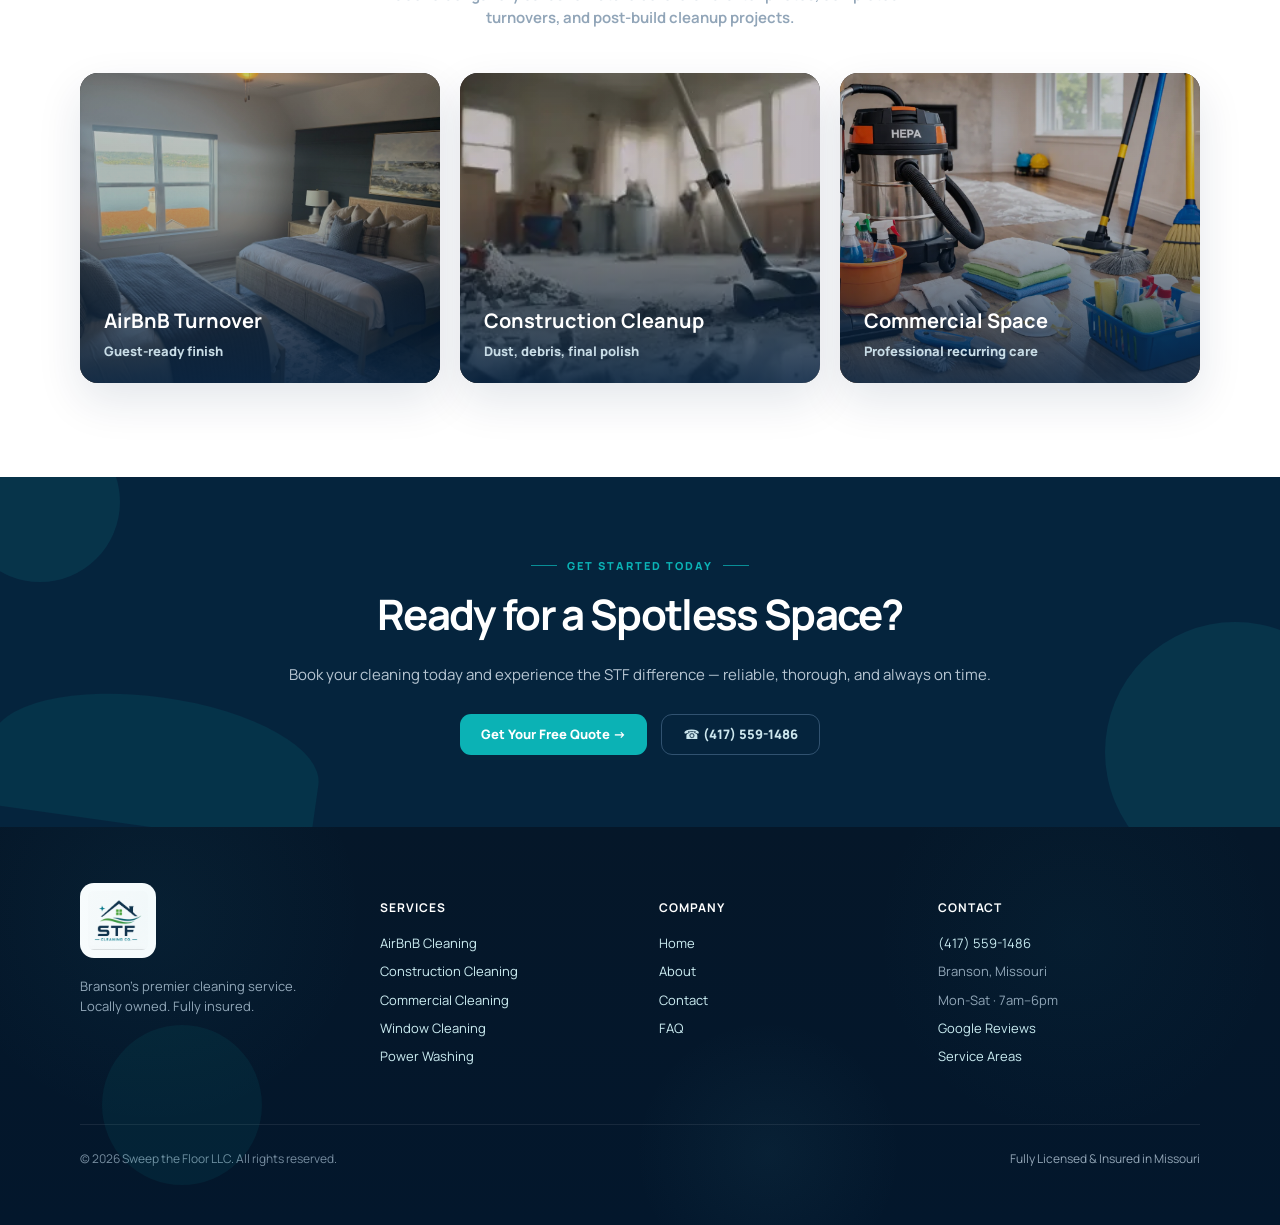
==== commit 753bb5ed: "Update service area map graphic and label text" ====
--- a/index.html
+++ b/index.html
@@ -162,7 +162,6 @@
             >
 
             <div class="card-copy">
-              <span class="icon-dot">⌂</span>
               <h3>AirBnB Cleaning</h3>
               <p>
                 Guest-ready turnovers, linen service, full kitchen & bath, restocking,
@@ -177,12 +176,11 @@
             <!-- Construction cleaning -->
             <a class="card-img small" href="services.html#construction" data-reveal>
               <img
-                src="assets/cleaningsupplies.png"
+                src="assets/constructionclean1.png"
                 alt="Post-construction cleaning equipment in a new interior"
               >
 
               <div class="card-copy">
-                <span class="icon-dot">△</span>
                 <h3>Construction Cleaning</h3>
                 <p>
                   Post-build cleanup, debris removal, dust elimination, and move-in ready completion.
@@ -194,12 +192,11 @@
             <!-- Commercial cleaning -->
             <a class="card-img small" href="services.html#commercial" data-reveal>
               <img
-                src="assets/cleaningsupplies.png"
-                alt="Clean commercial office corridor"
+                src="assets/commercial_bar.jpg"
+                alt="Commercial cleaning scene"
               >
 
               <div class="card-copy">
-                <span class="icon-dot">▦</span>
                 <h3>Commercial Cleaning</h3>
                 <p>
                   Recurring office, retail, and church cleaning that works around your business.
@@ -211,12 +208,11 @@
             <!-- Window cleaning -->
             <a class="card-img small" href="services.html#windows" data-reveal>
               <img
-                src="assets/windowclean1.png"
-                alt="Professional window cleaning with a squeegee"
+                src="assets/window_residential.jpg"
+                alt="Window cleaning service"
               >
 
               <div class="card-copy">
-                <span class="icon-dot">◫</span>
                 <h3>Window Cleaning</h3>
                 <p>
                   Interior, exterior, storefront, rental, and post-construction glass detail.
@@ -233,7 +229,6 @@
               >
 
               <div class="card-copy">
-                <span class="icon-dot">◌</span>
                 <h3>Power Washing</h3>
                 <p>
                   Concrete, patios, sidewalks, entryways, decks, and exterior surface cleaning.
@@ -264,7 +259,7 @@
 
           <div class="why-photo" data-reveal>
             <img
-              src="assets/pro-cleaning-supplies.jpg"
+              src="assets/cleaningsupplies.png"
               alt="Professional cleaning supplies prepared for a detailed construction clean"
             >
 
@@ -667,8 +662,7 @@
               alt="Map graphic of Branson, Missouri service area"
             >
             <div class="map-label">
-              <strong>Branson, Missouri</strong>
-              <small>Local cleaning coverage</small>
+              <small>Located in Branson, MO</small>
             </div>
           </div>
         </div>
--- a/styles.overrides.css
+++ b/styles.overrides.css
@@ -27,8 +27,11 @@
 @keyframes reviewScroll{from{transform:translateX(0)}to{transform:translateX(var(--review-distance))}}
 
 /* Footer */
-.footer{background:var(--navy);color:#d8eef4;padding:56px 0}
+.footer{position:relative;isolation:isolate;background:linear-gradient(180deg,#051729,#03172c);color:#d8eef4;padding:56px 0;overflow:hidden}
+.footer::before{content:"";position:absolute;inset:0;background:radial-gradient(circle at 12% 22%, rgba(47,168,194,.06), transparent 18%), radial-gradient(circle at 84% 28%, rgba(29,140,164,.05), transparent 18%), radial-gradient(circle at 60% 82%, rgba(84,184,206,.06), transparent 16%);pointer-events:none}
+.footer::after{content:"";position:absolute;left:8%;bottom:10%;width:160px;height:160px;border-radius:50%;background:rgba(11,178,181,.08);pointer-events:none}
 .footer a{color:#cdeef3}
+.footer__bottom .licensed{color:#94a7b8}
 
 @media(max-width:980px){
   .hero h1{font-size:36px}
@@ -37,6 +40,9 @@
 
 /* Dark hero variant used on Services / About / Contact pages */
 .page-hero--dark{background:var(--navy);color:#ffffff;padding:56px 0;position:relative}
+.hero__visual{display:flex;align-items:center;justify-content:center;max-width:100%;position:relative;height:auto!important}
+.hero__image{position:static!important;width:100%!important;height:420px!important;max-width:560px!important;border-radius:18px;overflow:hidden}
+.hero__image img{object-position:center center;width:100%;height:100%;}
 .page-hero--dark .container{display:block}
 .page-hero--dark .eyebrow{color:rgba(255,255,255,.6)}
 .page-hero--dark h1{color:#fff;font-size:40px;margin-top:8px}
@@ -49,11 +55,64 @@
 
 /* Service rows: two-column split with image and copy */
 .service-row{display:grid;grid-template-columns:1fr 1fr;gap:0;align-items:stretch}
-.service-row .photo{min-height:380px;overflow:hidden}
-.service-row .photo img{width:100%;height:100%;object-fit:cover;display:block}
+.service-row .photo{min-height:420px;overflow:hidden}
+.service-row .photo img{width:100%;height:100%;object-fit:cover;object-position:center center;display:block}
 .service-row .service-info{padding:56px;background:var(--white)}
 .service-row.reverse{grid-template-columns:1fr 1fr}
 .service-row.reverse .photo{order:2}
+.services-grid .card-img{display:block;border-radius:20px;overflow:hidden;position:relative;min-height:0}
+.services-grid--five{grid-template-columns:1.22fr .78fr;gap:24px;align-items:stretch}
+.services-grid .card-img.big{height:460px;min-height:420px}
+.services-grid .card-img.small{height:100%;min-height:0;align-self:stretch;justify-self:stretch;margin:0}
+.services-grid .card-img.small img,.services-grid .card-img.big img{object-fit:cover;object-position:center center;min-width:100%;min-height:100%}
+.services-stack{display:grid;grid-template-columns:1fr 1fr;grid-template-rows:0.26fr 0.36fr 0.38fr;gap:16px;height:460px;align-items:stretch;justify-items:stretch}
+/* Layout placement: card1 spans top row across both columns; card2 left middle; card3 tall on right spans middle+bottom; card4 left bottom */
+.services-stack .card-img.small{min-height:0;align-self:stretch;justify-self:stretch;margin:0}
+.services-stack .card-img.small:nth-child(1){grid-column:1/3;grid-row:1}
+.services-stack .card-img.small:nth-child(2){grid-column:1;grid-row:2}
+.services-stack .card-img.small:nth-child(3){grid-column:2;grid-row:2/4}
+.services-stack .card-img.small:nth-child(4){grid-column:1;grid-row:3}
+
+/* Per-card framing tweaks so small stacked cards preserve subject framing */
+.services-stack .card-img.small:nth-child(1) img{object-position:center 30%}
+.services-stack .card-img.small:nth-child(2) img{object-position:center 18%}
+.services-stack .card-img.small:nth-child(3) img{object-position:center center}
+.services-stack .card-img.small:nth-child(4) img{object-position:center 88%}
+
+/* Text alignment for stacked cards */
+.services-stack .card-copy{position:absolute;left:18px;right:18px;top:18px;bottom:18px;z-index:3;color:#fff;text-shadow:0 6px 18px rgba(0,0,0,.55);text-align:left;display:flex;flex-direction:column;justify-content:space-between;overflow:hidden;min-height:calc(100% - 36px)}
+.services-stack .card-copy h3{margin-bottom:8px;font-size:1.1rem}
+.services-stack .card-copy p{color:rgba(255,255,255,.92);margin-bottom:10px;line-height:1.4}
+.services-stack .card-copy .learn{color:#9ef0f0;font-weight:900;display:inline-block;margin-top:auto}
+
+/* Custom vertical alignment per card */
+.services-stack .card-img.small:nth-child(1) .card-copy{top:18px;bottom:18px;transform:none;justify-content:flex-start}
+.services-stack .card-img.small:nth-child(2) .card-copy{top:18px;bottom:18px;transform:none;justify-content:flex-start}
+.services-stack .card-img.small:nth-child(3) .card-copy{top:18px;bottom:18px;transform:none;justify-content:center}
+.services-stack .card-img.small:nth-child(4) .card-copy{top:18px;bottom:18px;transform:none;justify-content:flex-end}
+
+/* Keep the large card bottom-aligned text separate */
+.services-grid .card-img.big .card-copy{top:auto;bottom:24px;text-align:left;justify-content:flex-end}
+.services-grid .card-img.big .card-copy h3{font-size:1.7rem}
+.services-grid .card-img.big .card-copy p{margin-bottom:14px}
+
+/* Improve text readability over images while keeping images visible */
+.card-img::after{content:"";position:absolute;inset:0;background:linear-gradient(180deg,rgba(3,25,40,0) 0%,rgba(3,25,40,.62) 40%,rgba(3,25,40,.78) 100%);pointer-events:none}
+.card-copy{position:absolute;left:20px;right:20px;bottom:20px;z-index:3;color:#fff;text-shadow:0 6px 18px rgba(0,0,0,.55)}
+.card-copy h3{color:#fff}
+.card-copy p{color:rgba(255,255,255,.92)}
+.card-copy .learn{color:#9ef0f0;font-weight:900}
+
+/* Slightly reduce overlay opacity on the big card so the image shows through more */
+.card-img.big::after{background:linear-gradient(180deg,rgba(3,25,40,0) 0%,rgba(3,25,40,.45) 40%,rgba(3,25,40,.6) 100%)}
+.card-copy{position:absolute;left:24px;right:24px;bottom:24px;z-index:2}
+.card-img::after{content:"";position:absolute;inset:0;background:linear-gradient(180deg,rgba(3,25,40,0) 0%,rgba(3,25,40,.6) 100%);opacity:.95;}
+.card-img img{position:relative;z-index:1}
+.card-copy h3{margin-bottom:10px}
+.card-copy p{margin-bottom:12px}
+.card-copy .learn{color:#8be7f2}
+.card-img.small{background:#031a2a}
+.card-img.big{background:#031a2a}
 
 /* Contact form grid: main form + right side cards */
 .contact-grid{display:grid;grid-template-columns:1fr 340px;gap:28px;align-items:start}
@@ -65,9 +124,11 @@
 .side-card{background:var(--white);padding:18px;border-radius:12px;box-shadow:var(--shadow-sm);margin-bottom:16px}
 
 /* FAQ accordion visuals */
-.faq-item{background:transparent;border-radius:12px;margin-bottom:12px}
-.faq-q{background:var(--white);padding:14px;border-radius:10px;box-shadow:var(--shadow-sm);display:flex;justify-content:space-between;align-items:center}
-.faq-a{overflow:hidden;transition:max-height .28s ease;padding:12px 14px}
+.faq-list{max-width:760px;margin:40px auto 0}
+.faq-item{background:#fff;border-radius:12px;border:1px solid #e9eef4;box-shadow:var(--shadow-sm);margin-bottom:14px;overflow:hidden;position:relative;z-index:1}
+.faq-q{width:100%;background:#fff;border:0;padding:22px 26px;text-align:left;font-weight:900;color:var(--ink);display:flex;justify-content:space-between;align-items:center;cursor:pointer}
+.faq-a{display:block;max-height:0;overflow:hidden;padding:0 26px 0;color:#8298ab;transition:max-height .36s cubic-bezier(.22,.61,.36,1),padding .36s cubic-bezier(.22,.61,.36,1),opacity .22s ease;opacity:0}
+.faq-item.open .faq-a{padding:0 26px 24px;opacity:1;max-height:340px}
 
 @media(max-width:900px){
   .contact-grid{grid-template-columns:1fr}
@@ -90,22 +151,19 @@
   display:block;
 }
 
-/* Tighter control for hero visual card */
-.hero__visual{display:flex;align-items:center;justify-content:center}
-.hero__image{border-radius:18px;overflow:hidden;height:380px}
+/* Service-row photo min-height for a consistent crop */
 
-/* Service-row photo min-height for a consistent crop */
 .service-row .photo{min-height:420px}
 
 /* Portrait card style for about page */
-.portrait img{border-radius:14px;box-shadow:0 18px 42px rgba(9,38,69,.08);border:6px solid rgba(11,178,181,.06)}
+.portrait{border-radius:14px;box-shadow:0 18px 42px rgba(9,38,69,.08);border:6px solid rgba(11,178,181,.06);min-height:auto;height:auto;overflow:hidden;background:none;aspect-ratio:4/3}
+.portrait img{opacity:1;visibility:visible;width:100%;height:100%;object-fit:cover;object-position:center center;display:block}
 
-/* Force About page portrait to use local bathroom asset when present.
-   This avoids touching minified/inline HTML and ensures consistent cropping. */
-.portrait{
-  background-image: url('assets/airbnbbathroom.png');
-  background-size: cover;
-  background-position: center center;
-}
-.portrait img{opacity:0;visibility:hidden}
+/* FAQ stacking and answer layout fix */
+.faq-list{position:relative;z-index:0}
+.faq-item{position:relative;z-index:1}
+.faq-q{position:relative;z-index:2;background:#fff}
+.faq-a{display:block;max-height:0;overflow:hidden;padding:0 26px 0;color:#8298ab;transition:max-height .36s cubic-bezier(.22,.61,.36,1),padding .36s cubic-bezier(.22,.61,.36,1),opacity .22s ease;opacity:0}
+.faq-item.open .faq-a{padding:0 26px 24px;opacity:1;}
+.faq-item.open .faq-a{max-height:340px}
 
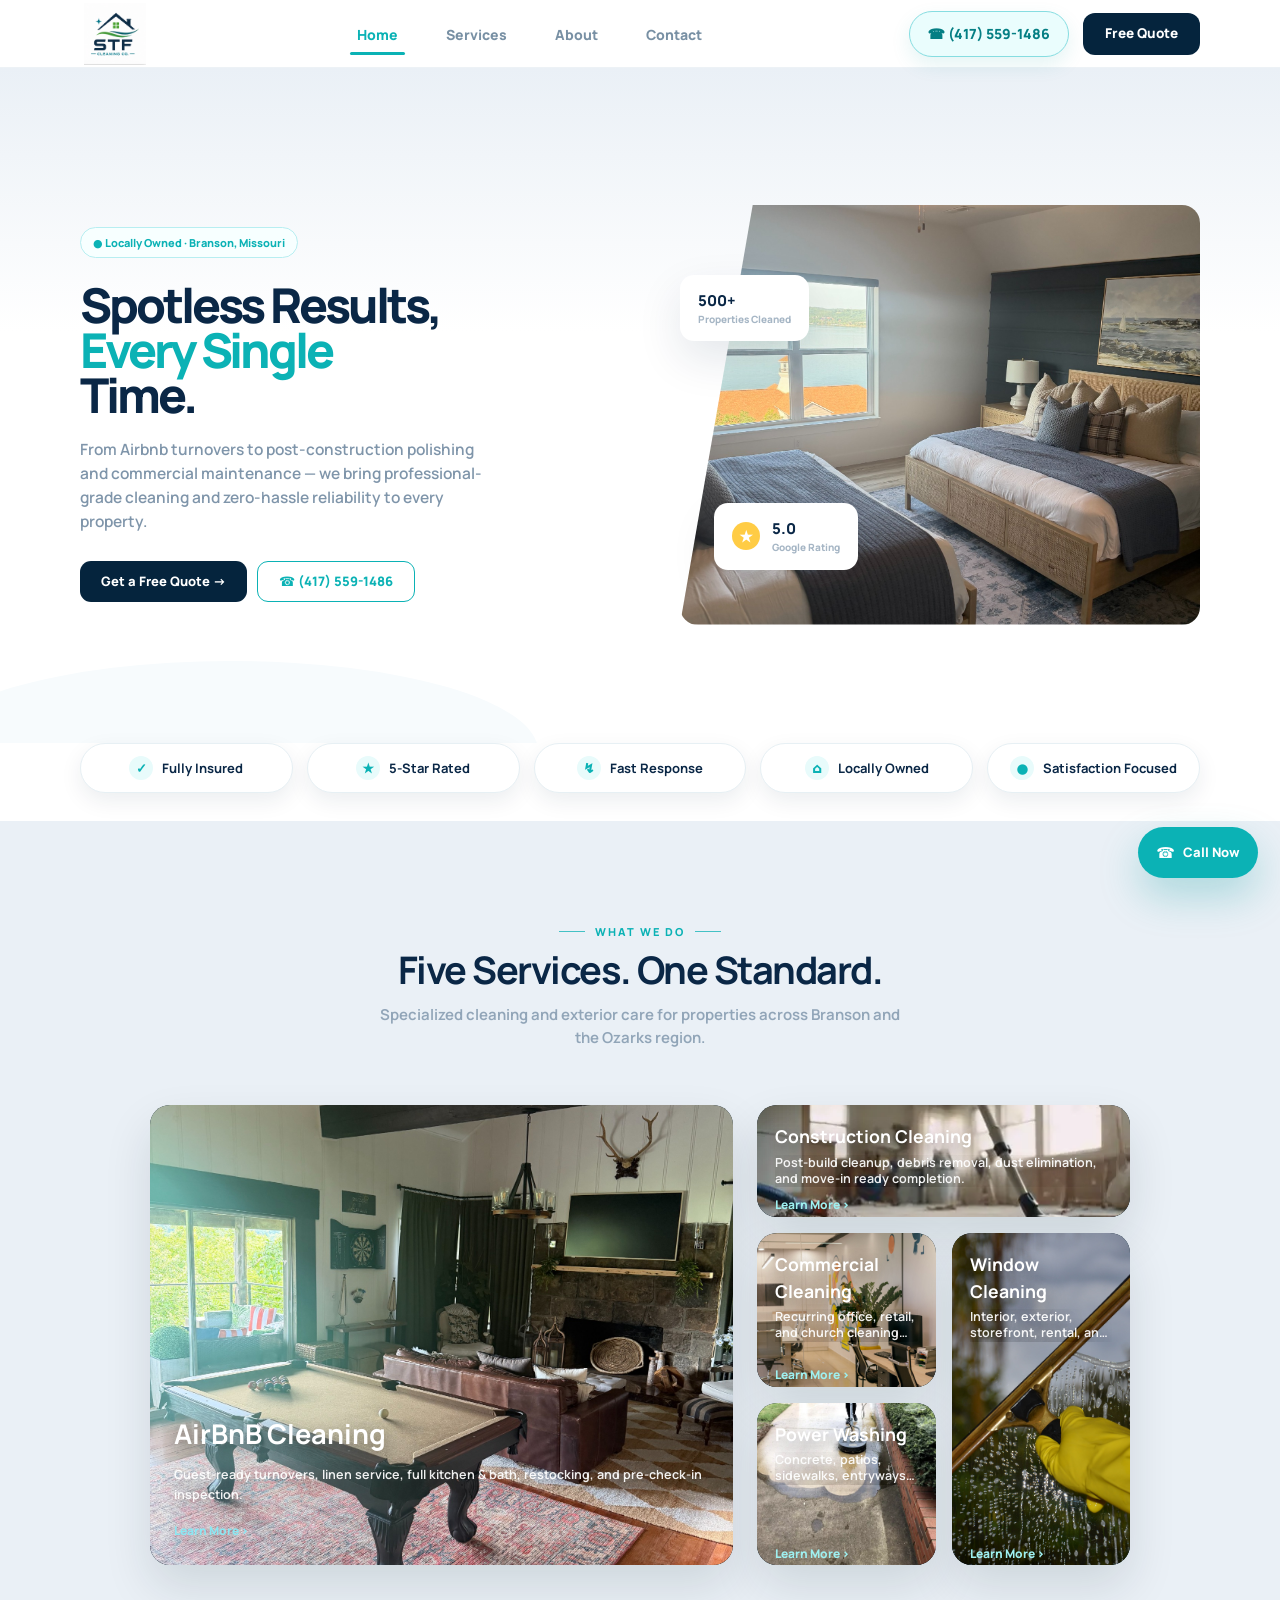
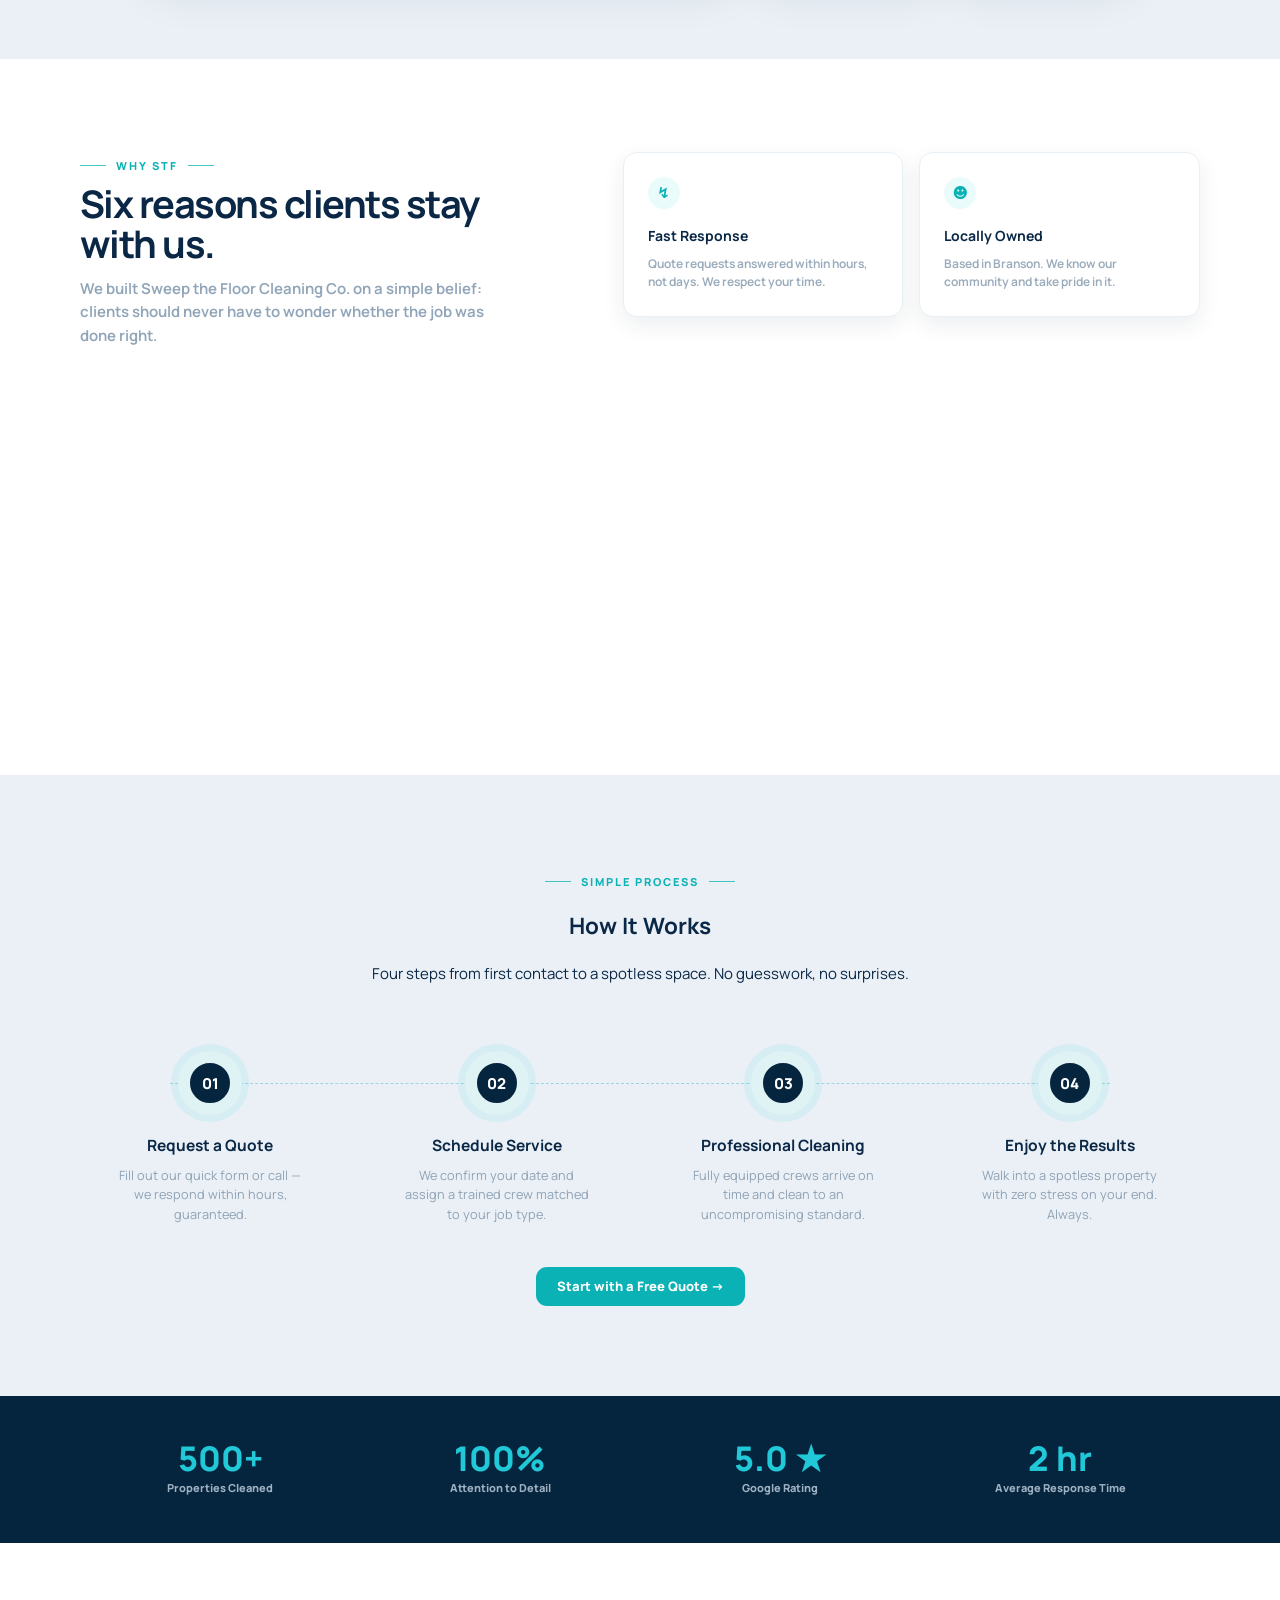
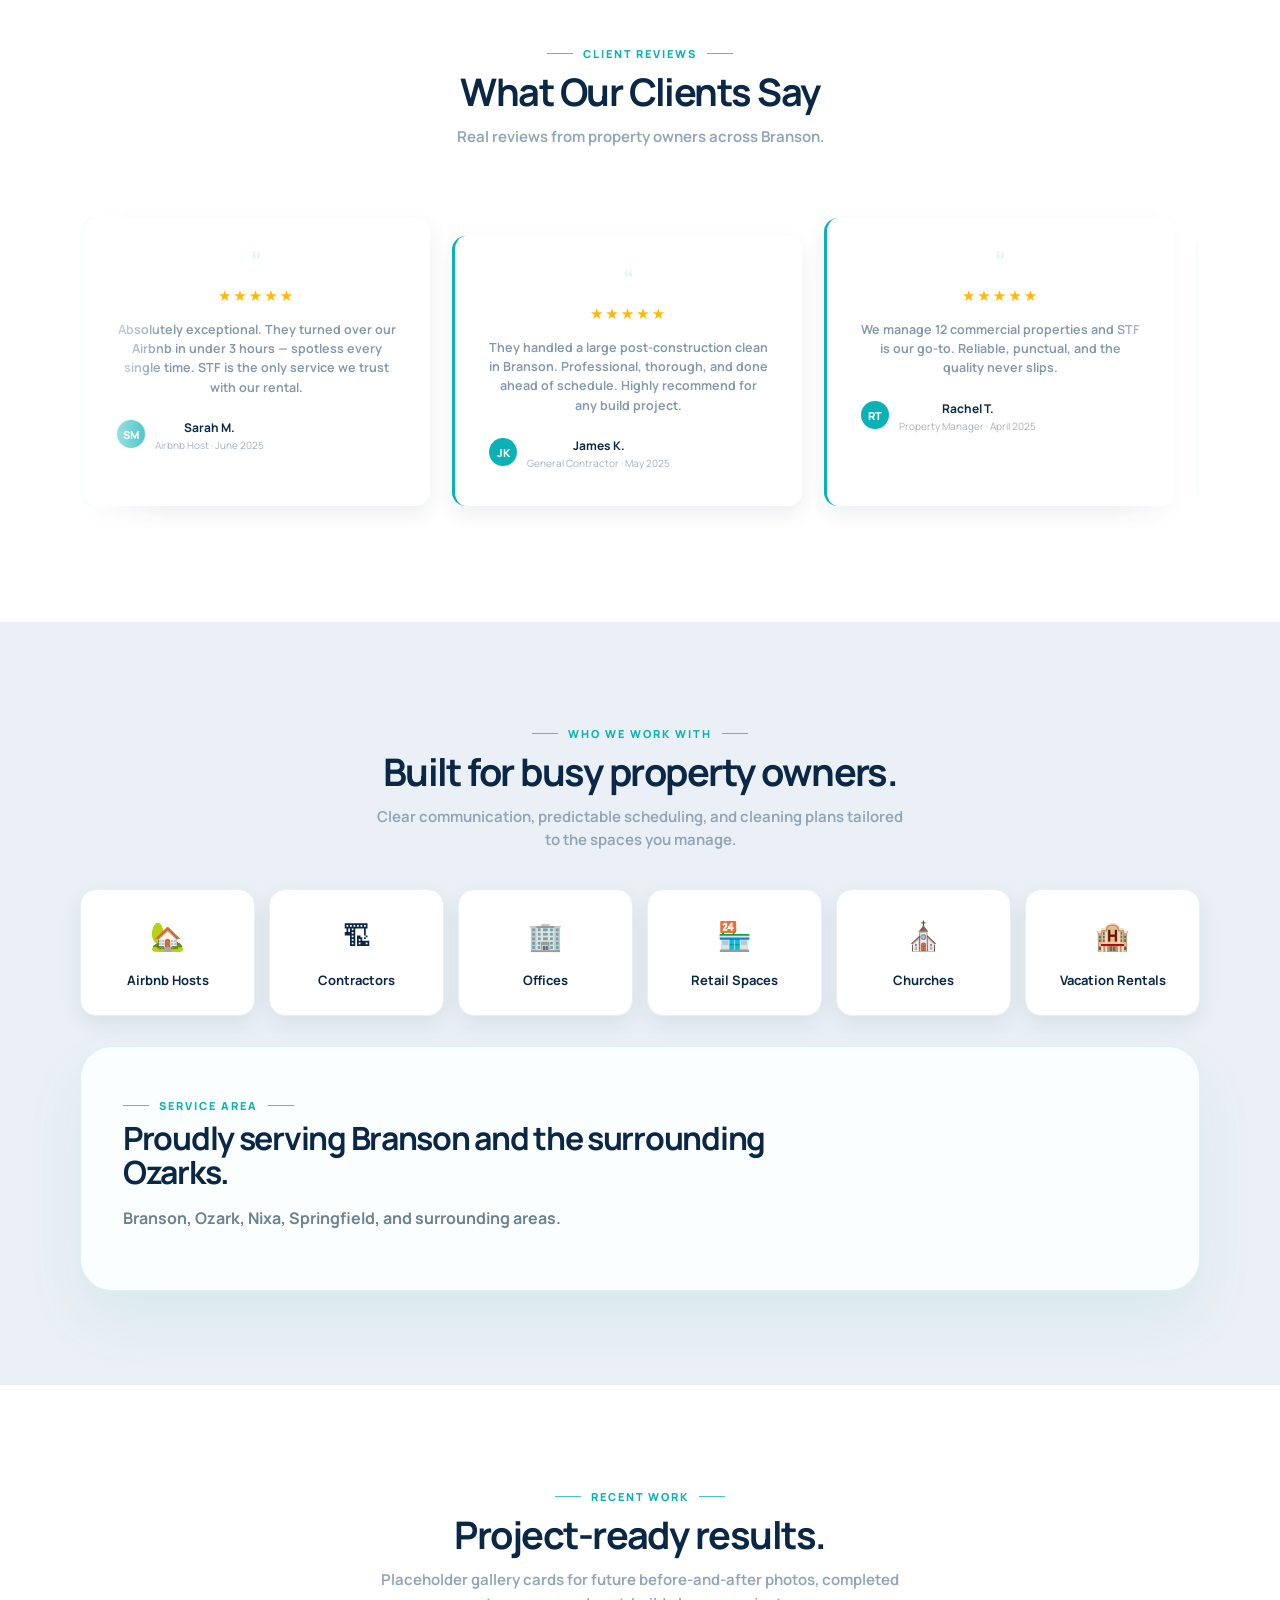
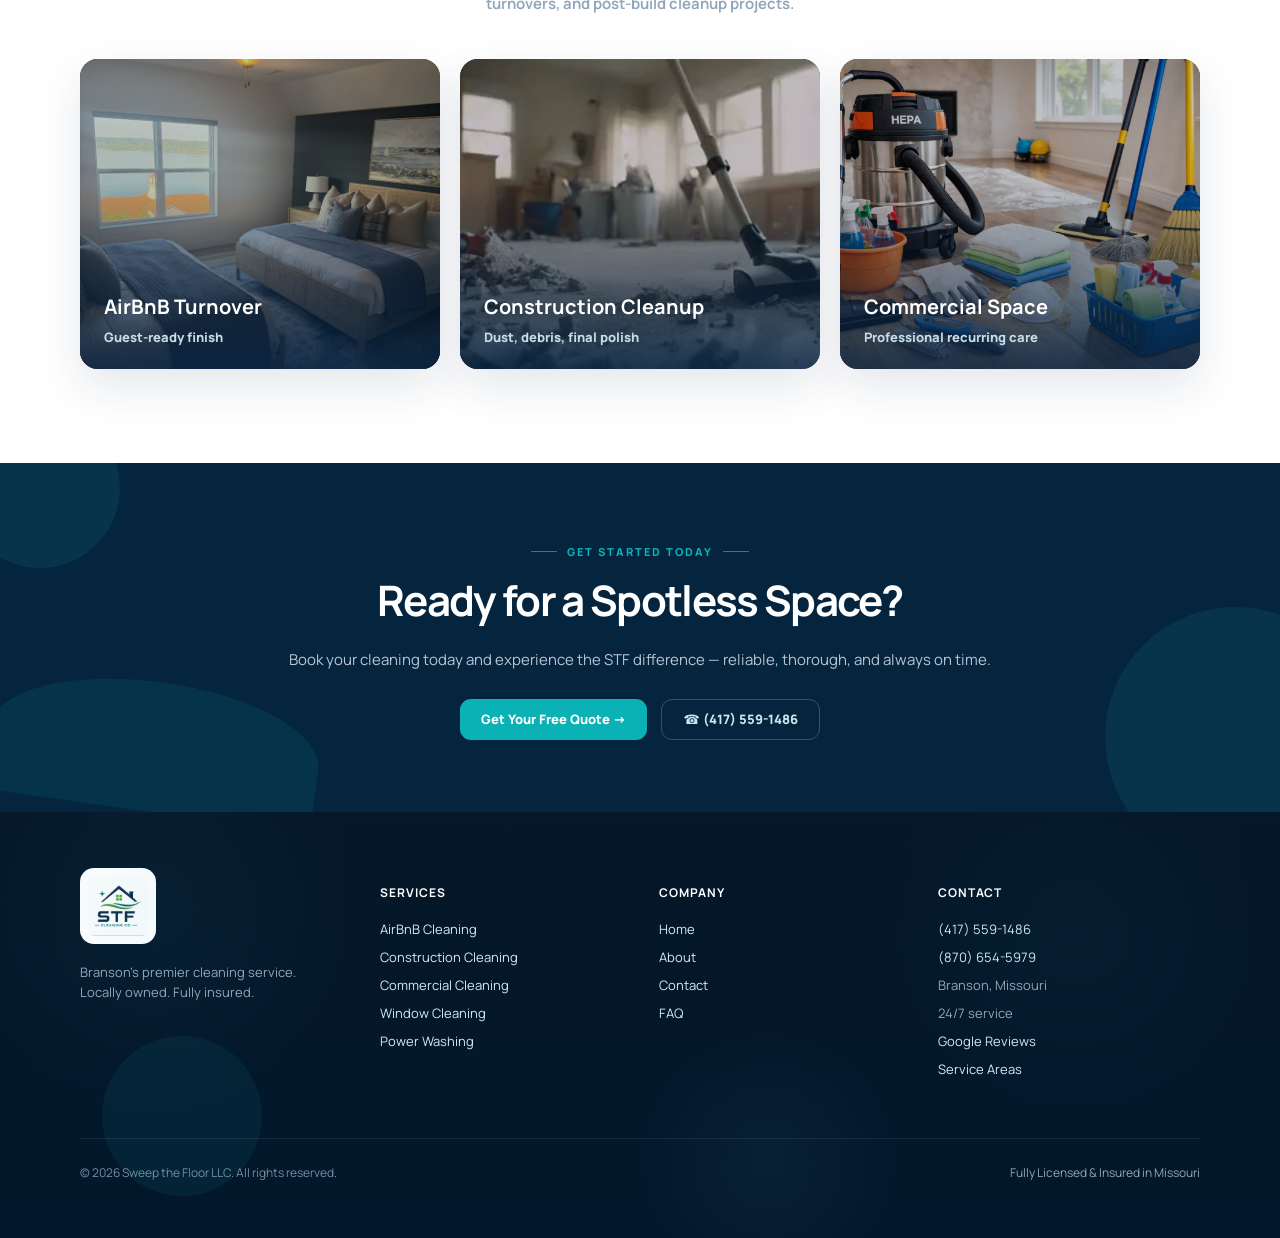
==== commit 758b6441: "Add all remaining project changes" ====
--- a/index.html
+++ b/index.html
@@ -650,20 +650,7 @@
           <div>
             <span class="eyebrow">Service Area</span>
             <h3>Proudly serving Branson and the surrounding Ozarks.</h3>
-            <p>
-              Branson, Hollister, Kimberling City, Forsyth, Reeds Spring,
-              Taney County, Stone County, and nearby communities.
-            </p>
-          </div>
-
-          <div class="area-map">
-            <img
-              src="assets/branson-map.svg"
-              alt="Map graphic of Branson, Missouri service area"
-            >
-            <div class="map-label">
-              <small>Located in Branson, MO</small>
-            </div>
+            <p>Branson, Ozark, Nixa, Springfield, and surrounding areas.</p>
           </div>
         </div>
       </div>
@@ -785,8 +772,9 @@
         <div>
           <h4>Contact</h4>
           <a href="tel:4175591486">(417) 559-1486</a>
+          <a href="tel:8706545979">(870) 654-5979</a>
           <p>Branson, Missouri</p>
-          <p>Mon-Sat · 7am–6pm</p>
+          <p>24/7 service</p>
           <a href="contact.html">Google Reviews</a>
           <a href="contact.html">Service Areas</a>
         </div>
--- a/styles.css
+++ b/styles.css
@@ -1,4 +1,19 @@
-:root{--navy:#092645;--ink:#0a2746;--muted:#89a0b4;--teal:#0b9b9f;--aqua:#21c8d7;--green:#4dae3e;--bg:#eaf0f6;--soft:#f6fafc;--white:#fff;--shadow:0 18px 45px rgba(9,38,69,.11);--shadow-sm:0 8px 22px rgba(9,38,69,.08);--radius:16px;--max:1120px}*{box-sizing:border-box}html{scroll-behavior:smooth}body{margin:0;font-family:'Manrope',Inter,system-ui,-apple-system,Segoe UI,sans-serif;color:var(--ink);background:#fff;font-size:15px;line-height:1.55}a{text-decoration:none;color:inherit}img{max-width:100%;display:block}.container{width:min(var(--max),calc(100% - 44px));margin:auto}.nav{height:58px;background:#fff;border-bottom:1px solid #edf2f6;position:sticky;top:0;z-index:50}.nav__in{height:100%;display:flex;align-items:center;justify-content:space-between}.logo{display:flex;align-items:center}.logo img{width:54px;height:auto}.menu{display:flex;gap:31px;align-items:center;font-weight:800;font-size:13px;color:#7890a4}.menu a{position:relative;padding:20px 2px;transition:.22s ease}.menu a::after{content:"";position:absolute;left:50%;bottom:13px;width:0;height:2px;background:var(--teal);border-radius:99px;transition:.25s ease;transform:translateX(-50%)}.menu a:hover,.menu a.active{color:var(--teal)}.menu a:hover::after,.menu a.active::after{width:100%}.nav__right{display:flex;align-items:center;gap:18px}.phone{font-weight:900;color:var(--teal);font-size:13px;padding:9px 12px;border:1px solid rgba(11,155,159,.25);background:#f2fbfb;border-radius:999px}.btn{display:inline-flex;align-items:center;justify-content:center;gap:9px;border-radius:11px;padding:13px 21px;font-weight:900;font-size:13px;line-height:1;border:0;cursor:pointer;transition:transform .22s ease,box-shadow .22s ease,background .22s ease}.btn:hover{transform:translateY(-2px);box-shadow:0 12px 24px rgba(9,38,69,.16)}.btn--navy{background:var(--navy);color:#fff}.btn--teal{background:var(--teal);color:#fff}.btn--outline{background:#fff;color:var(--teal);border:1.5px solid var(--teal)}.eyebrow{display:inline-flex;gap:10px;align-items:center;color:var(--teal);font-weight:1000;letter-spacing:.18em;text-transform:uppercase;font-size:11px}.eyebrow::before,.eyebrow::after{content:"";width:26px;height:1px;background:var(--teal);opacity:.75}.hero{position:relative;overflow:hidden;background:#fff}.hero::after{content:"";position:absolute;left:-6%;bottom:-80px;width:48%;height:180px;border-radius:50%;background:#f7fbfd}.hero__grid{min-height:555px;display:grid;grid-template-columns:1fr 520px;gap:55px;align-items:center;position:relative;z-index:1}.pill{display:inline-flex;align-items:center;gap:7px;border:1px solid #b7eef1;color:var(--teal);font-weight:900;border-radius:999px;font-size:11px;padding:6px 12px;background:#f7ffff}.hero h1{margin:24px 0 20px;font-size:60px;line-height:.94;letter-spacing:-.064em;font-weight:1000}.hero h1 .accent{display:block;color:var(--teal)}.lead{color:#7f95aa;font-weight:600;font-size:15.5px;max-width:420px}.hero__cta{margin-top:28px;display:flex;gap:10px}.micro{display:flex;gap:22px;margin-top:25px;color:#8aa0b4;font-size:12px;font-weight:800}.micro span::before{content:"◎";color:var(--teal);margin-right:5px}.hero__visual{position:relative;height:430px}.hero__image{position:absolute;right:0;top:10px;width:465px;height:360px;border-radius:0 18px 18px 0;overflow:hidden;clip-path:polygon(14% 0,100% 0,100% 100%,0 100%)}.hero__image img{width:100%;height:100%;object-fit:cover}.float{position:absolute;background:#fff;border-radius:14px;box-shadow:var(--shadow);padding:14px 18px;font-weight:1000}.float small{display:block;color:#a6b6c5;font-size:10px}.float--top{left:22px;top:58px}.float--rating{left:48px;bottom:52px;display:flex;gap:12px;align-items:center}.star{width:28px;height:28px;border-radius:50%;background:#ffcc45;display:grid;place-items:center;color:#fff}.section{padding:94px 0}.section--soft{background:var(--bg)}.center{text-align:center}.section h2{font-size:38px;line-height:1.05;margin:10px 0 13px;letter-spacing:-.04em}.section p.sub{margin:0 auto;color:#91a5b8;max-width:540px;font-weight:650}.services-grid{display:grid;grid-template-columns:1.15fr .85fr;gap:16px;margin-top:56px}.card-img{position:relative;overflow:hidden;border-radius:14px;min-height:192px;box-shadow:var(--shadow);background:var(--navy)}.card-img.big{height:370px}.card-img.small{height:177px;margin-bottom:16px}.card-img img{width:100%;height:100%;object-fit:cover;transition:transform .55s ease}.card-img:hover img{transform:scale(1.06)}.card-img::after{content:"";position:absolute;inset:0;background:linear-gradient(180deg,rgba(9,38,69,0) 35%,rgba(9,38,69,.90) 100%)}.card-copy{position:absolute;left:24px;right:24px;bottom:24px;color:#fff;z-index:2;transform:translateY(0);transition:.25s ease}.card-img:hover .card-copy{transform:translateY(-6px)}.icon-dot{width:32px;height:32px;border-radius:50%;background:var(--teal);display:grid;place-items:center;margin-bottom:12px;color:white}.card-copy h3{font-size:20px;margin:0 0 8px}.card-copy p{font-size:12.5px;margin:0 0 8px;color:#d9e5ee;font-weight:650}.learn{color:var(--aqua);font-weight:900;font-size:12px}.split{display:grid;grid-template-columns:.9fr 1.1fr;gap:70px;align-items:start}.big-number{font-size:180px;line-height:.8;color:#eff9fa;font-weight:1000;margin-top:50px}.feature-grid{display:grid;grid-template-columns:1fr 1fr;gap:16px}.feature{background:#fff;border:1px solid #e9f0f5;border-radius:14px;padding:24px;box-shadow:var(--shadow-sm);transition:.24s ease}.feature:hover{transform:translateY(-6px);box-shadow:var(--shadow)}.feature .mini{width:32px;height:32px;border-radius:50%;background:#e9fbfb;color:var(--teal);display:grid;place-items:center;font-weight:900;margin-bottom:16px}.feature h3{font-size:14px;margin:0 0 8px}.feature p{font-size:12px;color:#9aabbb;margin:0;font-weight:650}.process{background:var(--bg);padding:88px 0}.steps{display:grid;grid-template-columns:repeat(4,1fr);gap:26px;margin-top:62px;position:relative}.steps::before{content:"";position:absolute;left:8%;right:8%;top:21px;border-top:1px dashed #9bd6dd}.step{text-align:center;position:relative}.num{width:42px;height:42px;border-radius:50%;background:var(--navy);color:#fff;display:grid;place-items:center;margin:0 auto 18px;font-weight:1000;border:8px solid #dff2f4;font-size:12px}.step h3{font-size:13px;margin:0 0 8px}.step p{font-size:11px;color:#8fa2b5;margin:0}.stats{background:var(--navy);color:#fff;padding:45px 0}.stats__grid{display:grid;grid-template-columns:repeat(4,1fr);text-align:center}.stat strong{display:block;color:var(--aqua);font-size:34px;line-height:1;font-weight:1000}.stat span{color:#9eb1c2;font-size:11px;font-weight:800}.reviews{display:grid;grid-template-columns:repeat(3,1fr);gap:20px;margin-top:52px}.review{background:#fff;border-radius:14px;box-shadow:var(--shadow-sm);border-left:3px solid var(--teal);padding:34px;min-height:195px;transition:.24s ease}.review:hover{transform:translateY(-6px)}.quote{color:#dff6f8;font-size:34px}.stars{color:#ffb900;letter-spacing:2px;margin:8px 0}.review p{font-size:12.5px;color:#8398ac;font-weight:650}.person{display:flex;align-items:center;gap:10px;margin-top:20px}.avatar{width:28px;height:28px;border-radius:50%;background:var(--teal);color:#fff;display:grid;place-items:center;font-size:11px;font-weight:900}.person strong{font-size:12px}.person small{display:block;color:#a2b1bf;font-size:10px}.cta-dark{position:relative;overflow:hidden;background:var(--navy);color:#fff;padding:94px 0;text-align:center}.cta-dark::before,.cta-dark::after,.page-hero::before,.page-hero::after{content:"";position:absolute;border-radius:50%;background:rgba(25,150,155,.14)}.cta-dark::before{left:-40px;top:-55px;width:160px;height:160px}.cta-dark::after{right:-85px;bottom:-55px;width:260px;height:260px}.wave{position:absolute;left:-10px;bottom:0;width:330px;height:130px;background:rgba(11,155,159,.12);border-radius:50% 50% 0 0;transform:rotate(8deg)}.cta-dark .container{position:relative;z-index:2}.cta-dark h2{font-size:42px;margin:8px 0 10px;letter-spacing:-.04em}.footer{background:#051729;color:#d8e3ec;padding:56px 0 25px}.footer__grid{display:grid;grid-template-columns:1.2fr 1fr 1fr 1fr;gap:60px;padding-bottom:50px;border-bottom:1px solid rgba(255,255,255,.08)}.footer img{width:56px;background:#fff;border-radius:14px;padding:8px;margin-bottom:18px}.footer h4{color:#fff;font-size:12px;letter-spacing:.08em;text-transform:uppercase}.footer p,.footer a{display:block;color:#94a7b8;font-size:13px;margin:8px 0}.footer__bottom{display:flex;justify-content:space-between;margin-top:25px;color:#778da0;font-size:12px}.licensed{color:var(--green)}.page-hero{position:relative;overflow:hidden;background:var(--navy);color:#fff;padding:72px 0 64px}.page-hero::before{width:190px;height:190px;left:35%;top:-105px}.page-hero::after{width:210px;height:210px;right:5%;top:70px}.page-hero h1{font-size:58px;margin:15px 0 8px;letter-spacing:-.055em;line-height:1}.page-hero p{color:#b1c0ce;font-size:18px;max-width:610px}.service-row{display:grid;grid-template-columns:1.12fr .88fr;min-height:530px}.service-row.reverse{grid-template-columns:.88fr 1.12fr}.service-row .photo img{width:100%;height:100%;object-fit:cover}.service-info{padding:78px 74px;display:flex;flex-direction:column;justify-content:center;background:#fff}.service-row.alt .service-info{background:var(--bg)}.service-info h2{font-size:42px;line-height:1.04;margin:10px 0 16px;letter-spacing:-.04em}.service-info p{color:#8ba0b3;font-weight:650}.checks{list-style:none;padding:0;margin:24px 0 28px}.checks li{position:relative;padding-left:28px;margin:12px 0;color:#8aa0b4;font-weight:700}.checks li::before{content:"⊙";position:absolute;left:0;color:var(--teal);font-weight:900}.about-story{display:grid;grid-template-columns:430px 1fr;gap:70px;align-items:center;padding:78px 0}.portrait{border-radius:14px;overflow:hidden;box-shadow:0 24px 60px rgba(11,155,159,.18);border-bottom:8px solid #7fe2de}.portrait img{width:100%;height:500px;object-fit:cover}.story h2{font-size:36px;line-height:1.05;letter-spacing:-.04em}.story p{color:#8aa0b4;font-weight:650}.story-stats{display:flex;gap:40px;margin-top:28px}.story-stats strong{display:block;font-size:27px}.mission{position:relative;background:var(--navy);color:#fff;text-align:center;padding:78px 0;overflow:hidden}.mission::after{content:"";position:absolute;right:-35px;bottom:-80px;width:230px;height:230px;border-radius:50%;background:rgba(25,150,155,.16)}.mission h2{font-size:32px;max-width:850px;margin:16px auto 0;line-height:1.22}.values{background:var(--bg);padding:80px 0}.values-grid{display:grid;grid-template-columns:repeat(4,1fr);gap:18px;margin-top:48px}.value{text-align:center;background:#fff;padding:32px 22px;border-radius:13px;box-shadow:var(--shadow-sm)}.contact-wrap{background:var(--bg);padding:75px 0 100px}.contact-grid{display:grid;grid-template-columns:1fr 330px;gap:35px}.form-card{background:#fff;border-radius:18px;box-shadow:var(--shadow);padding:48px}.form-card h2{font-size:28px;margin:10px 0 30px}.form-grid{display:grid;grid-template-columns:1fr 1fr;gap:20px}.field.full{grid-column:1/-1}label{display:block;font-size:12px;font-weight:900;margin-bottom:8px}input,select,textarea{width:100%;border:1px solid #dbe4ec;border-radius:14px;background:#f8fafc;padding:15px 18px;color:#6f8498;font-family:inherit;font-weight:650}textarea{min-height:112px;resize:vertical}.checkline{display:flex;gap:10px;align-items:center;color:#8aa0b4;font-weight:700;font-size:13px;margin:22px 0}.checkline input{width:18px;height:18px}.side-card{background:#fff;border-radius:14px;box-shadow:var(--shadow-sm);padding:28px;margin-bottom:18px}.side-card.dark{background:var(--navy);color:#fff}.side-card.dark h3{color:#fff;font-size:27px;margin:10px 0}.side-card h4{margin:0 0 18px}.hours{display:grid;grid-template-columns:1fr auto;gap:16px;font-weight:800;color:#8298ab}.map{height:220px;background:#d9edf4;border:1px solid #b7dce6;border-radius:14px;display:grid;place-items:center;text-align:center;color:var(--ink);font-weight:900}.faq{padding:90px 0}.faq-list{max-width:700px;margin:55px auto 0}.faq-item{background:#fff;border-radius:12px;border:1px solid #e9eef4;box-shadow:var(--shadow-sm);margin-bottom:14px;overflow:hidden}.faq-q{width:100%;background:none;border:0;padding:22px 26px;text-align:left;font-weight:900;color:var(--ink);display:flex;justify-content:space-between;cursor:pointer}.faq-a{display:none;padding:0 26px 22px;color:#8298ab}.faq-item.open .faq-a{display:block}@media(max-width:800px){.nav{height:auto}.nav__in{padding:12px 0;gap:12px;flex-wrap:wrap}.menu{order:3;width:100%;justify-content:center;gap:22px}.nav__right{gap:8px}.phone{display:none}.hero__grid,.split,.service-row,.service-row.reverse,.about-story,.contact-grid{grid-template-columns:1fr}.hero__grid{min-height:auto;padding:70px 0 40px}.hero h1{font-size:48px}.hero__visual{height:320px}.hero__image{width:100%;height:300px}.services-grid,.feature-grid,.reviews,.values-grid,.stats__grid,.footer__grid,.steps{grid-template-columns:1fr}.steps::before{display:none}.service-info{padding:50px 28px}.footer__bottom{display:block}.form-grid{grid-template-columns:1fr}.page-hero h1{font-size:44px}}
+/*
+	styles.css
+	------------------------------------------------------------------
+	Core visual system for the STF site.
+
+	Content layout (historical + active rules):
+	- Root design tokens
+	- Shared components (nav, buttons, cards, sections)
+	- Page-level patterns (hero/services/reviews/process/stats/footer)
+	- Iterative refinement overrides from prior design passes
+
+	Maintenance guidance:
+	- Prefer new targeted fixes in styles.overrides.css.
+	- Keep selector order stable unless intentional override is required.
+*/
+:root{--navy:#092645;--ink:#0a2746;--muted:#89a0b4;--teal:#0b9b9f;--aqua:#21c8d7;--green:#4dae3e;--bg:#eaf0f6;--soft:#f6fafc;--white:#fff;--shadow:0 18px 45px rgba(9,38,69,.11);--shadow-sm:0 8px 22px rgba(9,38,69,.08);--radius:16px;--max:1120px}*{box-sizing:border-box}html{scroll-behavior:smooth}body{margin:0;font-family:'Manrope',Inter,system-ui,-apple-system,Segoe UI,sans-serif;color:var(--ink);background:#fff;font-size:15px;line-height:1.55}a{text-decoration:none;color:inherit}img{max-width:100%;display:block}.container{width:min(var(--max),calc(100% - 44px));margin:auto}.nav{height:58px;background:#fff;border-bottom:1px solid #edf2f6;position:sticky;top:0;z-index:50}.nav__in{height:100%;display:flex;align-items:center;justify-content:space-between}.logo{display:flex;align-items:center}.logo img{width:54px;height:auto}.menu{display:flex;gap:31px;align-items:center;font-weight:800;font-size:13px;color:#7890a4}.menu a{position:relative;padding:20px 2px;transition:.22s ease}.menu a::after{content:"";position:absolute;left:50%;bottom:13px;width:0;height:2px;background:var(--teal);border-radius:99px;transition:.25s ease;transform:translateX(-50%)}.menu a:hover,.menu a.active{color:var(--teal)}.menu a:hover::after,.menu a.active::after{width:100%}.nav__right{display:flex;align-items:center;gap:18px}.phone{font-weight:900;color:var(--teal);font-size:13px;padding:9px 12px;border:1px solid rgba(11,155,159,.25);background:#f2fbfb;border-radius:999px}.btn{display:inline-flex;align-items:center;justify-content:center;gap:9px;border-radius:11px;padding:13px 21px;font-weight:900;font-size:13px;line-height:1;border:0;cursor:pointer;transition:transform .22s ease,box-shadow .22s ease,background .22s ease}.btn:hover{transform:translateY(-2px);box-shadow:0 12px 24px rgba(9,38,69,.16)}.btn--navy{background:var(--navy);color:#fff}.btn--teal{background:var(--teal);color:#fff}.btn--outline{background:#fff;color:var(--teal);border:1.5px solid var(--teal)}.eyebrow{display:inline-flex;gap:10px;align-items:center;color:var(--teal);font-weight:1000;letter-spacing:.18em;text-transform:uppercase;font-size:11px}.eyebrow::before,.eyebrow::after{content:"";width:26px;height:1px;background:var(--teal);opacity:.75}.hero{position:relative;overflow:hidden;background:#fff}.hero::after{content:"";position:absolute;left:-6%;bottom:-80px;width:48%;height:180px;border-radius:50%;background:#f7fbfd}.hero__grid{min-height:555px;display:grid;grid-template-columns:1fr 520px;gap:55px;align-items:center;position:relative;z-index:1}.pill{display:inline-flex;align-items:center;gap:7px;border:1px solid #b7eef1;color:var(--teal);font-weight:900;border-radius:999px;font-size:11px;padding:6px 12px;background:#f7ffff}.hero h1{margin:24px 0 20px;font-size:60px;line-height:.94;letter-spacing:-.064em;font-weight:1000}.hero h1 .accent{display:block;color:var(--teal)}.lead{color:#7f95aa;font-weight:600;font-size:15.5px;max-width:420px}.hero__cta{margin-top:28px;display:flex;gap:10px}.micro{display:flex;gap:22px;margin-top:25px;color:#8aa0b4;font-size:12px;font-weight:800}.micro span::before{content:"◎";color:var(--teal);margin-right:5px}.hero__visual{position:relative;height:430px}.hero__image{position:absolute;right:0;top:10px;width:465px;height:360px;border-radius:0 18px 18px 0;overflow:hidden;clip-path:polygon(14% 0,100% 0,100% 100%,0 100%)}.hero__image img{width:100%;height:100%;object-fit:cover}.float{position:absolute;background:#fff;border-radius:14px;box-shadow:var(--shadow);padding:14px 18px;font-weight:1000}.float small{display:block;color:#a6b6c5;font-size:10px}.float--top{left:22px;top:58px}.float--rating{left:48px;bottom:52px;display:flex;gap:12px;align-items:center}.star{width:28px;height:28px;border-radius:50%;background:#ffcc45;display:grid;place-items:center;color:#fff}.section{padding:94px 0}.section--soft{background:var(--bg)}.center{text-align:center}.section h2{font-size:38px;line-height:1.05;margin:10px 0 13px;letter-spacing:-.04em}.section p.sub{margin:0 auto;color:#91a5b8;max-width:540px;font-weight:650}.services-grid{display:grid;grid-template-columns:1.15fr .85fr;gap:16px;margin-top:56px}.card-img{position:relative;overflow:hidden;border-radius:14px;min-height:192px;box-shadow:var(--shadow);background:var(--navy)}.card-img.big{height:370px}.card-img.small{height:177px;margin-bottom:16px}.card-img img{width:100%;height:100%;object-fit:cover;transition:transform .55s ease}.card-img:hover img{transform:scale(1.06)}.card-img::after{content:"";position:absolute;inset:0;background:linear-gradient(180deg,rgba(9,38,69,0) 35%,rgba(9,38,69,.90) 100%)}.card-copy{position:absolute;left:24px;right:24px;bottom:24px;color:#fff;z-index:2;transform:translateY(0);transition:.25s ease}.card-img:hover .card-copy{transform:translateY(-6px)}.card-copy h3{font-size:20px;margin:0 0 8px}.card-copy p{font-size:12.5px;margin:0 0 8px;color:#d9e5ee;font-weight:650}.learn{color:var(--aqua);font-weight:900;font-size:12px}.split{display:grid;grid-template-columns:.9fr 1.1fr;gap:70px;align-items:start}.big-number{font-size:180px;line-height:.8;color:#eff9fa;font-weight:1000;margin-top:50px}.feature-grid{display:grid;grid-template-columns:1fr 1fr;gap:16px}.feature{background:#fff;border:1px solid #e9f0f5;border-radius:14px;padding:24px;box-shadow:var(--shadow-sm);transition:.24s ease}.feature:hover{transform:translateY(-6px);box-shadow:var(--shadow)}.feature .mini{width:32px;height:32px;border-radius:50%;background:#e9fbfb;color:var(--teal);display:grid;place-items:center;font-weight:900;margin-bottom:16px}.feature h3{font-size:14px;margin:0 0 8px}.feature p{font-size:12px;color:#9aabbb;margin:0;font-weight:650}.process{background:var(--bg);padding:88px 0}.steps{display:grid;grid-template-columns:repeat(4,1fr);gap:26px;margin-top:62px;position:relative}.steps::before{content:"";position:absolute;left:8%;right:8%;top:21px;border-top:1px dashed #9bd6dd}.step{text-align:center;position:relative}.num{width:42px;height:42px;border-radius:50%;background:var(--navy);color:#fff;display:grid;place-items:center;margin:0 auto 18px;font-weight:1000;border:8px solid #dff2f4;font-size:12px}.step h3{font-size:13px;margin:0 0 8px}.step p{font-size:11px;color:#8fa2b5;margin:0}.stats{background:var(--navy);color:#fff;padding:45px 0}.stats__grid{display:grid;grid-template-columns:repeat(4,1fr);text-align:center}.stat strong{display:block;color:var(--aqua);font-size:34px;line-height:1;font-weight:1000}.stat span{color:#9eb1c2;font-size:11px;font-weight:800}.reviews{display:grid;grid-template-columns:repeat(3,1fr);gap:20px;margin-top:52px}.review{background:#fff;border-radius:14px;box-shadow:var(--shadow-sm);border-left:3px solid var(--teal);padding:34px;min-height:195px;transition:.24s ease}.review:hover{transform:translateY(-6px)}.quote{color:#dff6f8;font-size:34px}.stars{color:#ffb900;letter-spacing:2px;margin:8px 0}.review p{font-size:12.5px;color:#8398ac;font-weight:650}.person{display:flex;align-items:center;gap:10px;margin-top:20px}.avatar{width:28px;height:28px;border-radius:50%;background:var(--teal);color:#fff;display:grid;place-items:center;font-size:11px;font-weight:900}.person strong{font-size:12px}.person small{display:block;color:#a2b1bf;font-size:10px}.cta-dark{position:relative;overflow:hidden;background:var(--navy);color:#fff;padding:94px 0;text-align:center}.cta-dark::before,.cta-dark::after,.page-hero::before,.page-hero::after{content:"";position:absolute;border-radius:50%;background:rgba(25,150,155,.14)}.cta-dark::before{left:-40px;top:-55px;width:160px;height:160px}.cta-dark::after{right:-85px;bottom:-55px;width:260px;height:260px}.wave{position:absolute;left:-10px;bottom:0;width:330px;height:130px;background:rgba(11,155,159,.12);border-radius:50% 50% 0 0;transform:rotate(8deg)}.cta-dark .container{position:relative;z-index:2}.cta-dark h2{font-size:42px;margin:8px 0 10px;letter-spacing:-.04em}.footer{background:#051729;color:#d8e3ec;padding:56px 0 25px}.footer__grid{display:grid;grid-template-columns:1.2fr 1fr 1fr 1fr;gap:60px;padding-bottom:50px;border-bottom:1px solid rgba(255,255,255,.08)}.footer img{width:56px;background:#fff;border-radius:14px;padding:8px;margin-bottom:18px}.footer h4{color:#fff;font-size:12px;letter-spacing:.08em;text-transform:uppercase}.footer p,.footer a{display:block;color:#94a7b8;font-size:13px;margin:8px 0}.footer__bottom{display:flex;justify-content:space-between;margin-top:25px;color:#778da0;font-size:12px}.licensed{color:var(--green)}.page-hero{position:relative;overflow:hidden;background:var(--navy);color:#fff;padding:72px 0 64px}.page-hero::before{width:190px;height:190px;left:35%;top:-105px}.page-hero::after{width:210px;height:210px;right:5%;top:70px}.page-hero h1{font-size:58px;margin:15px 0 8px;letter-spacing:-.055em;line-height:1}.page-hero p{color:#b1c0ce;font-size:18px;max-width:610px}.service-row{display:grid;grid-template-columns:1.12fr .88fr;min-height:530px}.service-row.reverse{grid-template-columns:.88fr 1.12fr}.service-row .photo img{width:100%;height:100%;object-fit:cover}.service-info{padding:78px 74px;display:flex;flex-direction:column;justify-content:center;background:#fff}.service-row.alt .service-info{background:var(--bg)}.service-info h2{font-size:42px;line-height:1.04;margin:10px 0 16px;letter-spacing:-.04em}.service-info p{color:#8ba0b3;font-weight:650}.checks{list-style:none;padding:0;margin:24px 0 28px}.checks li{position:relative;padding-left:28px;margin:12px 0;color:#8aa0b4;font-weight:700}.checks li::before{content:"⊙";position:absolute;left:0;color:var(--teal);font-weight:900}.about-story{display:grid;grid-template-columns:430px 1fr;gap:70px;align-items:center;padding:78px 0}.portrait{border-radius:14px;overflow:hidden;box-shadow:0 24px 60px rgba(11,155,159,.18);border-bottom:8px solid #7fe2de}.portrait img{width:100%;height:500px;object-fit:cover}.story h2{font-size:36px;line-height:1.05;letter-spacing:-.04em}.story p{color:#8aa0b4;font-weight:650}.story-stats{display:flex;gap:40px;margin-top:28px}.story-stats strong{display:block;font-size:27px}.mission{position:relative;background:var(--navy);color:#fff;text-align:center;padding:78px 0;overflow:hidden}.mission::after{content:"";position:absolute;right:-35px;bottom:-80px;width:230px;height:230px;border-radius:50%;background:rgba(25,150,155,.16)}.mission h2{font-size:32px;max-width:850px;margin:16px auto 0;line-height:1.22}.values{background:var(--bg);padding:80px 0}.values-grid{display:grid;grid-template-columns:repeat(4,1fr);gap:18px;margin-top:48px}.value{text-align:center;background:#fff;padding:32px 22px;border-radius:13px;box-shadow:var(--shadow-sm)}.contact-wrap{background:var(--bg);padding:75px 0 100px}.contact-grid{display:grid;grid-template-columns:1fr 330px;gap:35px}.form-card{background:#fff;border-radius:18px;box-shadow:var(--shadow);padding:48px}.form-card h2{font-size:28px;margin:10px 0 30px}.form-grid{display:grid;grid-template-columns:1fr 1fr;gap:20px}.field.full{grid-column:1/-1}label{display:block;font-size:12px;font-weight:900;margin-bottom:8px}input,select,textarea{width:100%;border:1px solid #dbe4ec;border-radius:14px;background:#f8fafc;padding:15px 18px;color:#6f8498;font-family:inherit;font-weight:650}textarea{min-height:112px;resize:vertical}.checkline{display:flex;gap:10px;align-items:center;color:#8aa0b4;font-weight:700;font-size:13px;margin:22px 0}.checkline input{width:18px;height:18px}.side-card{background:#fff;border-radius:14px;box-shadow:var(--shadow-sm);padding:28px;margin-bottom:18px}.side-card.dark{background:var(--navy);color:#fff}.side-card.dark h3{color:#fff;font-size:27px;margin:10px 0}.side-card h4{margin:0 0 18px}.hours{display:grid;grid-template-columns:1fr auto;gap:16px;font-weight:800;color:#8298ab}.map{height:220px;background:#d9edf4;border:1px solid #b7dce6;border-radius:14px;display:grid;place-items:center;text-align:center;color:var(--ink);font-weight:900}.faq{padding:90px 0}.faq-list{max-width:700px;margin:55px auto 0}.faq-item{background:#fff;border-radius:12px;border:1px solid #e9eef4;box-shadow:var(--shadow-sm);margin-bottom:14px;overflow:hidden}.faq-q{width:100%;background:none;border:0;padding:22px 26px;text-align:left;font-weight:900;color:var(--ink);display:flex;justify-content:space-between;cursor:pointer}.faq-a{display:none;padding:0 26px 22px;color:#8298ab}.faq-item.open .faq-a{display:block}@media(max-width:800px){.nav{height:auto}.nav__in{padding:12px 0;gap:12px;flex-wrap:wrap}.menu{order:3;width:100%;justify-content:center;gap:22px}.nav__right{gap:8px}.phone{display:none}.hero__grid,.split,.service-row,.service-row.reverse,.about-story,.contact-grid{grid-template-columns:1fr}.hero__grid{min-height:auto;padding:70px 0 40px}.hero h1{font-size:48px}.hero__visual{height:320px}.hero__image{width:100%;height:300px}.services-grid,.feature-grid,.reviews,.values-grid,.stats__grid,.footer__grid,.steps{grid-template-columns:1fr}.steps::before{display:none}.service-info{padding:50px 28px}.footer__bottom{display:block}.form-grid{grid-template-columns:1fr}.page-hero h1{font-size:44px}}
 
 /* Pixel-pass corrections from screenshot review */
 .nav{height:70px}.logo img{width:72px}.menu{font-size:14px;gap:34px}.menu a{padding:25px 3px}.menu a::after{bottom:16px;height:3px}.phone{font-size:14px;padding:10px 16px;background:#eafdfd;border-color:#86dde1;color:#057f84;box-shadow:0 4px 14px rgba(11,155,159,.09)}.nav .btn{padding:14px 22px;font-size:13.5px;border-radius:12px}.hero__grid{grid-template-columns:1fr 520px;min-height:565px}.hero__image{width:475px;height:375px}.hero__image img{object-position:center}.float--top{left:0;top:70px}.float--rating{left:34px;bottom:55px}.services-grid{grid-template-columns:1.12fr .88fr;gap:16px;align-items:stretch;max-width:980px;margin-left:auto;margin-right:auto}.services-stack{display:grid;grid-template-rows:1fr 1fr;gap:16px;height:370px}.card-img.big{height:370px;min-height:0}.card-img.small{height:auto;min-height:0;margin-bottom:0}.card-img img{height:100%!important;object-fit:cover}.card-img.big img{object-position:center}.card-img.small:first-child img{object-position:center}.card-copy{bottom:22px}.card-copy h3{font-size:18px}.process{padding:90px 0}.steps{margin-top:66px}.num{width:48px;height:48px;border-width:9px;font-size:13px}.step h3{font-size:14px}.step p{font-size:12px;max-width:190px;margin:auto}.steps::before{top:24px}.service-info{align-items:flex-start}.service-info .btn{align-self:flex-start;width:auto;min-width:0;padding-left:26px;padding-right:26px}.checks li::before{content:'✓';width:17px;height:17px;border:1.5px solid var(--teal);border-radius:50%;display:grid;place-items:center;font-size:10px;line-height:1;top:2px}.checks li{padding-left:32px}.portrait{box-shadow:0 18px 42px rgba(9,38,69,.11);border-bottom:7px solid #70dedb}.value{box-shadow:var(--shadow-sm);border:1px solid #edf2f6}.value .mini{width:34px;height:34px;border-radius:50%;background:#e9fbfb;color:var(--teal);display:grid;place-items:center;font-weight:900;margin:0 auto 16px}.value h3{font-size:14px;margin:0 0 10px}.value p{font-size:12px;color:#9aabbb;margin:0;font-weight:650}.faq-q{font-size:16px;padding:25px 30px}.faq-a{font-size:14.5px;line-height:1.65}.faq-list{max-width:760px}.side-card.dark h3{font-size:30px}.footer img{width:68px}.hero,.section,.process,.stats,.cta-dark,.footer,.page-hero{isolation:isolate}
@@ -23,7 +38,7 @@
 @media(max-width:800px){.standard-panel{max-width:none}.num{width:56px!important;height:56px!important;border-width:9px!important}.values h2,.faq h2{font-size:32px}}
 
 /* v4 requested upgrades */
-body::before{content:"";position:fixed;inset:0;pointer-events:none;z-index:9999;opacity:.028;background-image:radial-gradient(#092645 0.7px, transparent 0.7px);background-size:4px 4px;mix-blend-mode:multiply}.logo img{width:82px!important}.footer img{width:76px!important}.nav{height:76px}.menu a::after{transform:scaleX(0);transform-origin:center;transition:transform .22s cubic-bezier(.22,.61,.36,1), background .22s}.menu a:hover::after,.menu a.active::after{transform:scaleX(1)}.menu a:hover{background:rgba(33,200,215,.06);border-radius:10px}.trust-strip{background:#fff;padding:0 0 28px;margin-top:-18px;position:relative;z-index:2}.trust-grid{display:grid;grid-template-columns:repeat(5,1fr);gap:14px}.trust-grid div{background:#fff;border:1px solid #e7f0f4;border-radius:999px;padding:12px 16px;display:flex;align-items:center;justify-content:center;gap:9px;box-shadow:var(--shadow-sm);font-size:13px;color:var(--ink)}.trust-grid span{width:24px;height:24px;border-radius:50%;background:#e8fbfb;color:var(--teal);display:grid;place-items:center;font-weight:1000}.why-upgrade{padding-top:90px}.why-split{align-items:center}.why-photo{margin-top:34px;position:relative;width:min(430px,100%);height:300px;border-radius:20px;overflow:hidden;box-shadow:var(--shadow);border:1px solid #e7f0f4}.why-photo img{width:100%;height:100%;object-fit:cover;transition:transform .55s cubic-bezier(.22,.61,.36,1)}.why-photo:hover img{transform:scale(1.045)}.photo-badge{position:absolute;left:18px;bottom:18px;background:rgba(255,255,255,.93);border:1px solid #e7f0f4;border-radius:14px;padding:12px 16px;box-shadow:0 12px 28px rgba(9,38,69,.13)}.photo-badge.rating{left:auto;right:18px}.photo-badge strong{display:block;color:var(--teal);font-size:22px;line-height:1}.photo-badge span{display:block;color:#7890a5;font-size:11px;font-weight:800;margin-top:4px}.who-area{padding-top:95px}.section-head{margin-bottom:38px}.audience-grid{display:grid;grid-template-columns:repeat(6,1fr);gap:14px;margin-bottom:30px}.audience-grid div{background:#fff;border:1px solid #e7f0f4;border-radius:16px;padding:24px 12px;text-align:center;box-shadow:var(--shadow-sm);transition:transform .24s ease,box-shadow .24s ease}.audience-grid div:hover{transform:translateY(-6px);box-shadow:var(--shadow)}.audience-grid span{display:block;font-size:28px;margin-bottom:10px}.audience-grid strong{font-size:13px;color:var(--ink)}.service-area-card{display:grid;grid-template-columns:1fr 300px;gap:28px;align-items:center;background:#fff;border:1px solid #e7f0f4;border-radius:22px;padding:34px;box-shadow:var(--shadow-sm)}.service-area-card h3{font-size:30px;margin:8px 0 10px;letter-spacing:-.04em}.service-area-card p{color:#8298ab;font-weight:700;max-width:650px}.area-map{height:190px;border-radius:18px;background:linear-gradient(135deg,#dcf4f8,#eef8f1);border:1px solid #bde3ea;display:grid;place-items:center;text-align:center;color:var(--ink)}.area-map span{font-size:30px;color:var(--teal)}.area-map small{display:block;color:#8197a9}.gallery-section{padding-top:95px}.gallery-grid{display:grid;grid-template-columns:repeat(3,1fr);gap:20px;margin-top:44px}.gallery-grid article{position:relative;overflow:hidden;border-radius:18px;height:310px;box-shadow:var(--shadow);background:#000}.gallery-grid img{width:100%;height:100%;object-fit:cover;opacity:.82;transition:transform .65s cubic-bezier(.22,.61,.36,1),opacity .25s}.gallery-grid article:hover img{transform:scale(1.06);opacity:.72}.gallery-grid article::after{content:"";position:absolute;inset:0;background:linear-gradient(to top,rgba(9,38,69,.86),rgba(9,38,69,.05) 60%)}.gallery-grid article div{position:absolute;left:24px;right:24px;bottom:22px;z-index:1;text-align:left}.gallery-grid strong{display:block;color:#fff;font-size:20px}.gallery-grid span{display:block;color:#c8dce6;font-size:13px;font-weight:800;margin-top:5px}.float-call{position:fixed;right:22px;bottom:22px;z-index:50;background:var(--teal);color:#fff;text-decoration:none;border-radius:999px;box-shadow:0 18px 40px rgba(11,155,159,.28);padding:14px 18px;display:flex;gap:8px;align-items:center;font-weight:900;transition:transform .22s ease,box-shadow .22s ease}.float-call:hover{transform:translateY(-4px);box-shadow:0 24px 50px rgba(11,155,159,.36)}.float-call span{font-size:13px}.faq#faq{scroll-margin-top:90px}.faq-item{transition:box-shadow .25s ease,border-color .25s ease}.faq-item.open{box-shadow:0 18px 40px rgba(9,38,69,.11);border-color:#cdebf0}.faq-q span{transition:transform .25s ease}.faq-item.open .faq-q span{transform:rotate(180deg)}.faq-a{display:block!important;max-height:0;overflow:hidden;padding:0 30px;color:#8298ab;transition:max-height .36s cubic-bezier(.22,.61,.36,1),padding .36s cubic-bezier(.22,.61,.36,1),opacity .22s ease;opacity:0}.faq-item.open .faq-a{padding:0 30px 24px;opacity:1}.footer__grid{grid-template-columns:1.1fr 1fr 1fr 1.2fr}.footer a{transition:color .2s ease}.footer a:hover{color:#21c8d7}@media(max-width:800px){.logo img{width:74px!important}.trust-grid,.audience-grid,.gallery-grid{grid-template-columns:1fr}.trust-strip{padding:18px 0}.service-area-card{grid-template-columns:1fr}.why-photo{height:260px}.float-call{right:16px;bottom:16px}.float-call span{display:none}.gallery-grid article{height:260px}}
+body::before{content:"";position:fixed;inset:0;pointer-events:none;z-index:9999;opacity:.028;background-image:radial-gradient(#092645 0.7px, transparent 0.7px);background-size:4px 4px;mix-blend-mode:multiply}.logo img{width:82px!important}.footer img{width:76px!important}.nav{height:76px}.menu a::after{transform:scaleX(0);transform-origin:center;transition:transform .22s cubic-bezier(.22,.61,.36,1), background .22s}.menu a:hover::after,.menu a.active::after{transform:scaleX(1)}.menu a:hover{background:rgba(33,200,215,.06);border-radius:10px}.trust-strip{background:#fff;padding:0 0 28px;margin-top:-18px;position:relative;z-index:2}.trust-grid{display:grid;grid-template-columns:repeat(5,1fr);gap:14px}.trust-grid div{background:#fff;border:1px solid #e7f0f4;border-radius:999px;padding:12px 16px;display:flex;align-items:center;justify-content:center;gap:9px;box-shadow:var(--shadow-sm);font-size:13px;color:var(--ink)}.trust-grid span{width:24px;height:24px;border-radius:50%;background:#e8fbfb;color:var(--teal);display:grid;place-items:center;font-weight:1000}.why-upgrade{padding-top:90px}.why-split{align-items:center}.why-photo{margin-top:34px;position:relative;width:min(430px,100%);height:300px;border-radius:20px;overflow:hidden;box-shadow:var(--shadow);border:1px solid #e7f0f4}.why-photo img{width:100%;height:100%;object-fit:cover;transition:transform .55s cubic-bezier(.22,.61,.36,1)}.why-photo:hover img{transform:scale(1.045)}.photo-badge{position:absolute;left:18px;bottom:18px;background:rgba(255,255,255,.93);border:1px solid #e7f0f4;border-radius:14px;padding:12px 16px;box-shadow:0 12px 28px rgba(9,38,69,.13)}.photo-badge.rating{left:auto;right:18px}.photo-badge strong{display:block;color:var(--teal);font-size:22px;line-height:1}.photo-badge span{display:block;color:#7890a5;font-size:11px;font-weight:800;margin-top:4px}.who-area{padding-top:95px}.section-head{margin-bottom:38px}.audience-grid{display:grid;grid-template-columns:repeat(6,1fr);gap:14px;margin-bottom:30px}.audience-grid div{background:#fff;border:1px solid #e7f0f4;border-radius:16px;padding:24px 12px;text-align:center;box-shadow:var(--shadow-sm);transition:transform .24s ease,box-shadow .24s ease}.audience-grid div:hover{transform:translateY(-6px);box-shadow:var(--shadow)}.audience-grid span{display:block;font-size:28px;margin-bottom:10px}.audience-grid strong{font-size:13px;color:var(--ink)}.service-area-card{display:grid;grid-template-columns:1fr minmax(280px,340px);gap:28px;align-items:center;background:#fbfeff;border:1px solid rgba(11,155,159,.12);border-radius:32px;padding:42px;box-shadow:0 28px 60px rgba(11,155,159,.08)}.service-area-card h3{font-size:32px;margin:8px 0 10px;letter-spacing:-.04em;line-height:1.05}.service-area-card p{color:#6d8190;font-weight:700;max-width:640px;font-size:1rem;line-height:1.7}.area-map{position:relative;height:230px;border-radius:28px;border:1px solid rgba(11,155,159,.16);overflow:hidden;background:#f6fcfe;box-shadow:inset 0 0 0 1px rgba(255,255,255,.65)}.area-map img{width:100%;height:100%;object-fit:cover;object-position:center center;display:block}.area-map .map-label{position:absolute;left:18px;top:18px;padding:16px 18px;border-radius:20px;background:rgba(255,255,255,.98);box-shadow:0 18px 42px rgba(9,38,69,.08);max-width:240px;text-align:left;color:var(--ink)}.area-map .map-label small{display:block;font-size:0.95rem;color:#5f7588;font-weight:700;line-height:1.45}.area-map::after{content:'';position:absolute;right:-18px;bottom:-8px;width:120px;height:120px;background:radial-gradient(circle at 30% 30%,rgba(11,178,181,.18),transparent 55%);pointer-events:none} .gallery-section{padding-top:95px}.gallery-grid{display:grid;grid-template-columns:repeat(3,1fr);gap:20px;margin-top:44px}.gallery-grid article{position:relative;overflow:hidden;border-radius:18px;height:310px;box-shadow:var(--shadow);background:#000}.gallery-grid img{width:100%;height:100%;object-fit:cover;opacity:.82;transition:transform .65s cubic-bezier(.22,.61,.36,1),opacity .25s}.gallery-grid article:hover img{transform:scale(1.06);opacity:.72}.gallery-grid article::after{content:"";position:absolute;inset:0;background:linear-gradient(to top,rgba(9,38,69,.86),rgba(9,38,69,.05) 60%)}.gallery-grid article div{position:absolute;left:24px;right:24px;bottom:22px;z-index:1;text-align:left}.gallery-grid strong{display:block;color:#fff;font-size:20px}.gallery-grid span{display:block;color:#c8dce6;font-size:13px;font-weight:800;margin-top:5px}.float-call{position:fixed;right:22px;bottom:22px;z-index:50;background:var(--teal);color:#fff;text-decoration:none;border-radius:999px;box-shadow:0 18px 40px rgba(11,155,159,.28);padding:14px 18px;display:flex;gap:8px;align-items:center;font-weight:900;transition:transform .22s ease,box-shadow .22s ease}.float-call:hover{transform:translateY(-4px);box-shadow:0 24px 50px rgba(11,155,159,.36)}.float-call span{font-size:13px}.faq#faq{scroll-margin-top:90px}.faq-item{transition:box-shadow .25s ease,border-color .25s ease}.faq-item.open{box-shadow:0 18px 40px rgba(9,38,69,.11);border-color:#cdebf0}.faq-q span{transition:transform .25s ease}.faq-item.open .faq-q span{transform:rotate(180deg)}.faq-a{display:block!important;max-height:0;overflow:hidden;padding:0 30px;color:#8298ab;transition:max-height .36s cubic-bezier(.22,.61,.36,1),padding .36s cubic-bezier(.22,.61,.36,1),opacity .22s ease;opacity:0}.faq-item.open .faq-a{padding:0 30px 24px;opacity:1}.footer__grid{grid-template-columns:1.1fr 1fr 1fr 1.2fr}.footer a{transition:color .2s ease}.footer a:hover{color:#21c8d7}@media(max-width:800px){.logo img{width:74px!important}.trust-grid,.audience-grid,.gallery-grid{grid-template-columns:1fr}.trust-strip{padding:18px 0}.service-area-card{grid-template-columns:1fr}.why-photo{height:260px}.float-call{right:16px;bottom:16px}.float-call span{display:none}.gallery-grid article{height:260px}}
 
 
 /* v5 correction pass */
--- a/styles.overrides.css
+++ b/styles.overrides.css
@@ -80,16 +80,16 @@
 .services-stack .card-img.small:nth-child(4) img{object-position:center 88%}
 
 /* Text alignment for stacked cards */
-.services-stack .card-copy{position:absolute;left:18px;right:18px;top:18px;bottom:18px;z-index:3;color:#fff;text-shadow:0 6px 18px rgba(0,0,0,.55);text-align:left;display:flex;flex-direction:column;justify-content:space-between;overflow:hidden;min-height:calc(100% - 36px)}
-.services-stack .card-copy h3{margin-bottom:8px;font-size:1.1rem}
-.services-stack .card-copy p{color:rgba(255,255,255,.92);margin-bottom:10px;line-height:1.4}
+.services-stack .card-copy{position:absolute;left:18px;right:18px;top:12px;bottom:8px;z-index:3;color:#fff;text-shadow:0 6px 18px rgba(0,0,0,.55);text-align:left;display:flex;flex-direction:column;justify-content:space-between;min-height:calc(100% - 20px)}
+.services-stack .card-copy h3{margin-bottom:4px;font-size:1.1rem}
+.services-stack .card-copy p{color:rgba(255,255,255,.92);margin-bottom:8px;line-height:1.3;display:-webkit-box;-webkit-line-clamp:2;-webkit-box-orient:vertical;overflow:hidden}
 .services-stack .card-copy .learn{color:#9ef0f0;font-weight:900;display:inline-block;margin-top:auto}
 
-/* Custom vertical alignment per card */
-.services-stack .card-img.small:nth-child(1) .card-copy{top:18px;bottom:18px;transform:none;justify-content:flex-start}
-.services-stack .card-img.small:nth-child(2) .card-copy{top:18px;bottom:18px;transform:none;justify-content:flex-start}
-.services-stack .card-img.small:nth-child(3) .card-copy{top:18px;bottom:18px;transform:none;justify-content:center}
-.services-stack .card-img.small:nth-child(4) .card-copy{top:18px;bottom:18px;transform:none;justify-content:flex-end}
+/* Custom vertical alignment per card - ensure Learn More is always visible */
+.services-stack .card-img.small:nth-child(1) .card-copy{top:18px;bottom:18px;transform:none;justify-content:space-between}
+.services-stack .card-img.small:nth-child(2) .card-copy{top:18px;bottom:18px;transform:none;justify-content:space-between}
+.services-stack .card-img.small:nth-child(3) .card-copy{top:18px;bottom:18px;transform:none;justify-content:space-between}
+.services-stack .card-img.small:nth-child(4) .card-copy{top:18px;bottom:18px;transform:none;justify-content:space-between}
 
 /* Keep the large card bottom-aligned text separate */
 .services-grid .card-img.big .card-copy{top:auto;bottom:24px;text-align:left;justify-content:flex-end}
@@ -167,3 +167,380 @@
 .faq-item.open .faq-a{padding:0 26px 24px;opacity:1;}
 .faq-item.open .faq-a{max-height:340px}
 
+/* Service area: text only, no map label */
+
+/* Mobile-responsive adjustments */
+@media(max-width:900px){
+  .service-area-card .map-wrap{padding:12px}
+  .service-area-card .map-label{left:12px;top:12px;padding:10px 14px}
+}
+
+@media(max-width:768px){
+  /* Hero and typography */
+  .hero{padding:48px 0}
+  .hero h1{font-size:32px}
+  .hero__grid{grid-template-columns:1fr!important}
+  .hero__visual{margin-top:32px}
+  
+  /* Service cards - switch to single column on mobile */
+  .services-grid--five{grid-template-columns:1fr!important}
+  .services-stack{height:auto;grid-template-columns:1fr!important;grid-template-rows:auto!important}
+  .services-stack .card-img.small{min-height:280px;margin-bottom:16px}
+  .services-stack .card-img.small:nth-child(1){grid-column:1;grid-row:1}
+  .services-stack .card-img.small:nth-child(2){grid-column:1;grid-row:2}
+  .services-stack .card-img.small:nth-child(3){grid-column:1;grid-row:3}
+  .services-stack .card-img.small:nth-child(4){grid-column:1;grid-row:4}
+  
+  /* Adjust card copy padding and positioning for mobile */
+  .services-stack .card-copy{left:14px;right:14px;top:14px;bottom:14px;min-height:calc(100% - 28px)}
+  .services-stack .card-copy h3{font-size:1.15rem;margin-bottom:6px}
+  .services-stack .card-copy p{font-size:0.95rem;margin-bottom:8px}
+  
+  /* Reviews */
+  .review{flex:0 0 280px;max-width:280px}
+  .review-marquee{padding:14px 0;margin-top:32px}
+  
+  /* CTA section */
+  .cta-dark{padding:48px 0}
+  
+  /* Footer grid - better spacing */
+  .footer__grid{grid-template-columns:1fr!important;gap:32px}
+  .footer > .container > div:first-child{margin-bottom:16px}
+  .footer h4{margin-bottom:12px;font-size:1rem}
+  .footer a{display:block;margin-bottom:8px;line-height:1.6}
+  .footer p{margin-bottom:8px}
+  
+  /* Page hero */
+  .page-hero--dark{padding:40px 0}
+  .page-hero--dark h1{font-size:28px}
+  .hero__image{height:300px!important}
+  
+  /* Contact form */
+  .contact-grid{gap:20px}
+  .form-card{padding:20px}
+  
+  /* Service rows */
+  .service-row{grid-template-columns:1fr!important}
+  .service-row .photo{min-height:280px}
+  .service-row .service-info{padding:32px 24px}
+  
+  /* Portrait aspect ratio */
+  .portrait{aspect-ratio:3/4}
+  
+  /* Spacing utilities */
+  .container{width:min(var(--max),calc(100% - 24px))}
+  
+  /* Big card adjustments */
+  .services-grid .card-img.big{height:300px;min-height:280px}
+}
+
+@media(max-width:480px){
+  /* Extra small screens */
+  .hero{padding:32px 0}
+  .hero h1{font-size:24px;line-height:1.2}
+  
+  .services-grid .card-img.big{height:240px;min-height:220px}
+  .services-stack .card-img.small{min-height:220px;margin-bottom:12px}
+  
+  .services-stack .card-copy{left:12px;right:12px;top:12px;bottom:12px;font-size:0.9rem}
+  .services-stack .card-copy h3{font-size:0.95rem;margin-bottom:4px}
+  .services-stack .card-copy p{font-size:0.85rem;margin-bottom:6px;-webkit-line-clamp:2}
+  .services-stack .card-copy .learn{font-size:0.9rem}
+  
+  .review{flex:0 0 250px;max-width:250px}
+  
+  .page-hero--dark h1{font-size:24px}
+  .page-hero--dark p{font-size:14px}
+  
+  .hero__image{height:240px!important}
+  
+  .contact-grid{gap:16px}
+  .form-card{padding:16px}
+  .form-grid{gap:8px}
+  .field input,.field select,.field textarea{padding:10px}
+  
+  /* Footer - single column with better spacing */
+  .footer__grid{grid-template-columns:1fr!important;gap:28px}
+  .footer h4{margin-bottom:10px;font-size:0.95rem}
+  .footer a{margin-bottom:6px;font-size:0.9rem}
+  .footer p{margin-bottom:6px;font-size:0.9rem}
+  
+  .footer{padding:32px 0}
+  
+  .cta-dark{padding:32px 0}
+  .cta-dark h2{font-size:24px}
+  
+  .container{width:min(var(--max),calc(100% - 16px))}
+}
+
+/* Mobile layout hotfixes for homepage composition */
+@media(max-width:800px){
+  .nav{
+    height:auto!important;
+  }
+
+  .nav__in{
+    height:auto!important;
+    padding:10px 0 0;
+    gap:10px;
+    align-items:center;
+    flex-wrap:wrap;
+  }
+
+  .logo{
+    height:auto;
+  }
+
+  .logo img{
+    width:64px!important;
+    max-height:56px;
+  }
+
+  .nav__right{
+    margin-left:auto;
+    gap:10px;
+  }
+
+  .phone{
+    display:none!important;
+  }
+
+  .nav__right .btn{
+    padding:10px 14px;
+    font-size:12px;
+    border-radius:10px;
+    white-space:nowrap;
+  }
+
+  .menu{
+    order:3;
+    width:100%;
+    justify-content:space-between;
+    gap:6px;
+    padding:8px 0 4px;
+    border-top:1px solid #e7eef3;
+  }
+
+  .menu a{
+    flex:1;
+    text-align:center;
+    padding:10px 2px!important;
+    font-size:12px;
+  }
+
+  .menu a::after{
+    bottom:4px!important;
+  }
+
+  .hero{
+    padding-top:38px;
+  }
+
+  .hero h1{
+    font-size:30px;
+    line-height:1.14;
+  }
+
+  .hero__cta{
+    flex-direction:column;
+    align-items:stretch;
+  }
+
+  .hero__cta .btn{
+    width:100%;
+  }
+
+  .services-grid{
+    margin-top:38px;
+    gap:14px;
+  }
+
+  .services-grid .card-img.big{
+    height:280px;
+    min-height:260px;
+  }
+
+  .services-stack{
+    display:grid;
+    grid-template-columns:1fr 1fr!important;
+    grid-template-rows:auto auto!important;
+    height:auto;
+    gap:10px;
+  }
+
+  .services-stack .card-img.small{
+    min-height:170px;
+    margin-bottom:0;
+  }
+
+  .services-stack .card-img.small:nth-child(1){
+    grid-column:1;
+    grid-row:1;
+  }
+
+  .services-stack .card-img.small:nth-child(2){
+    grid-column:2;
+    grid-row:1;
+  }
+
+  .services-stack .card-img.small:nth-child(3){
+    grid-column:1;
+    grid-row:2;
+  }
+
+  .services-stack .card-img.small:nth-child(4){
+    grid-column:2;
+    grid-row:2;
+  }
+
+  .services-stack .card-copy p{
+    display:none;
+  }
+
+  .services-stack .card-copy h3{
+    font-size:1rem;
+    margin:0 0 6px;
+    line-height:1.15;
+  }
+
+  .trust-grid,
+  .audience-grid{
+    grid-template-columns:1fr 1fr;
+    gap:10px;
+  }
+
+  .feature-grid{
+    grid-template-columns:1fr 1fr;
+    gap:10px;
+  }
+
+  .steps{
+    grid-template-columns:1fr 1fr;
+    gap:18px 12px;
+  }
+
+  .steps::before{
+    display:none;
+  }
+
+  .stats__grid{
+    grid-template-columns:1fr 1fr;
+    gap:18px 10px;
+  }
+
+  .section{
+    padding:72px 0;
+  }
+
+  .process{
+    padding:70px 0;
+  }
+
+  .stats{
+    padding:36px 0;
+  }
+
+  .stats__grid{
+    gap:24px;
+  }
+
+  .review-track .review{
+    width:285px;
+    flex-basis:285px;
+  }
+}
+
+@media(max-width:480px){
+  .services-stack .card-img.small{
+    min-height:155px;
+  }
+
+  .services-stack .card-copy{
+    left:10px;
+    right:10px;
+    top:10px;
+    bottom:10px;
+  }
+
+  .services-stack .card-copy h3{
+    font-size:0.9rem;
+  }
+
+  .trust-grid,
+  .audience-grid,
+  .feature-grid,
+  .steps,
+  .stats__grid{
+    grid-template-columns:1fr 1fr;
+  }
+}
+
+/* Keep footer in a horizontal layout on mobile */
+@media(max-width:800px){
+  .footer__grid{
+    grid-template-columns:repeat(2,minmax(0,1fr))!important;
+    gap:18px 14px!important;
+    align-items:start;
+  }
+
+  .footer__grid > div{
+    min-width:0;
+  }
+}
+
+@media(max-width:480px){
+  .footer__grid{
+    grid-template-columns:repeat(2,minmax(0,1fr))!important;
+    gap:16px 12px!important;
+  }
+
+  .footer__grid h4{
+    margin-bottom:8px;
+  }
+}
+
+/* Mobile page-specific flow fixes */
+@media(max-width:900px){
+  /* Services page: keep each row as image then matching text block. */
+  .services-page .service-row,
+  .services-page .service-row.reverse{
+    grid-template-columns:1fr!important;
+    gap:0;
+    margin-bottom:10px;
+  }
+
+  .services-page .service-row .photo,
+  .services-page .service-row.reverse .photo{
+    order:1!important;
+    min-height:240px;
+  }
+
+  .services-page .service-row .service-info,
+  .services-page .service-row.reverse .service-info{
+    order:2!important;
+    padding:24px 20px;
+  }
+
+  /* About page: place portrait image below the Built on Trust story block. */
+  .about-page .about-story .story{
+    order:1;
+  }
+
+  .about-page .about-story .portrait{
+    order:2;
+    margin-top:18px;
+  }
+}
+
+@media(max-width:480px){
+  .services-page .service-row,
+  .services-page .service-row.reverse{
+    margin-bottom:8px;
+  }
+
+  .services-page .service-row .service-info,
+  .services-page .service-row.reverse .service-info{
+    padding:20px 16px;
+  }
+}
+
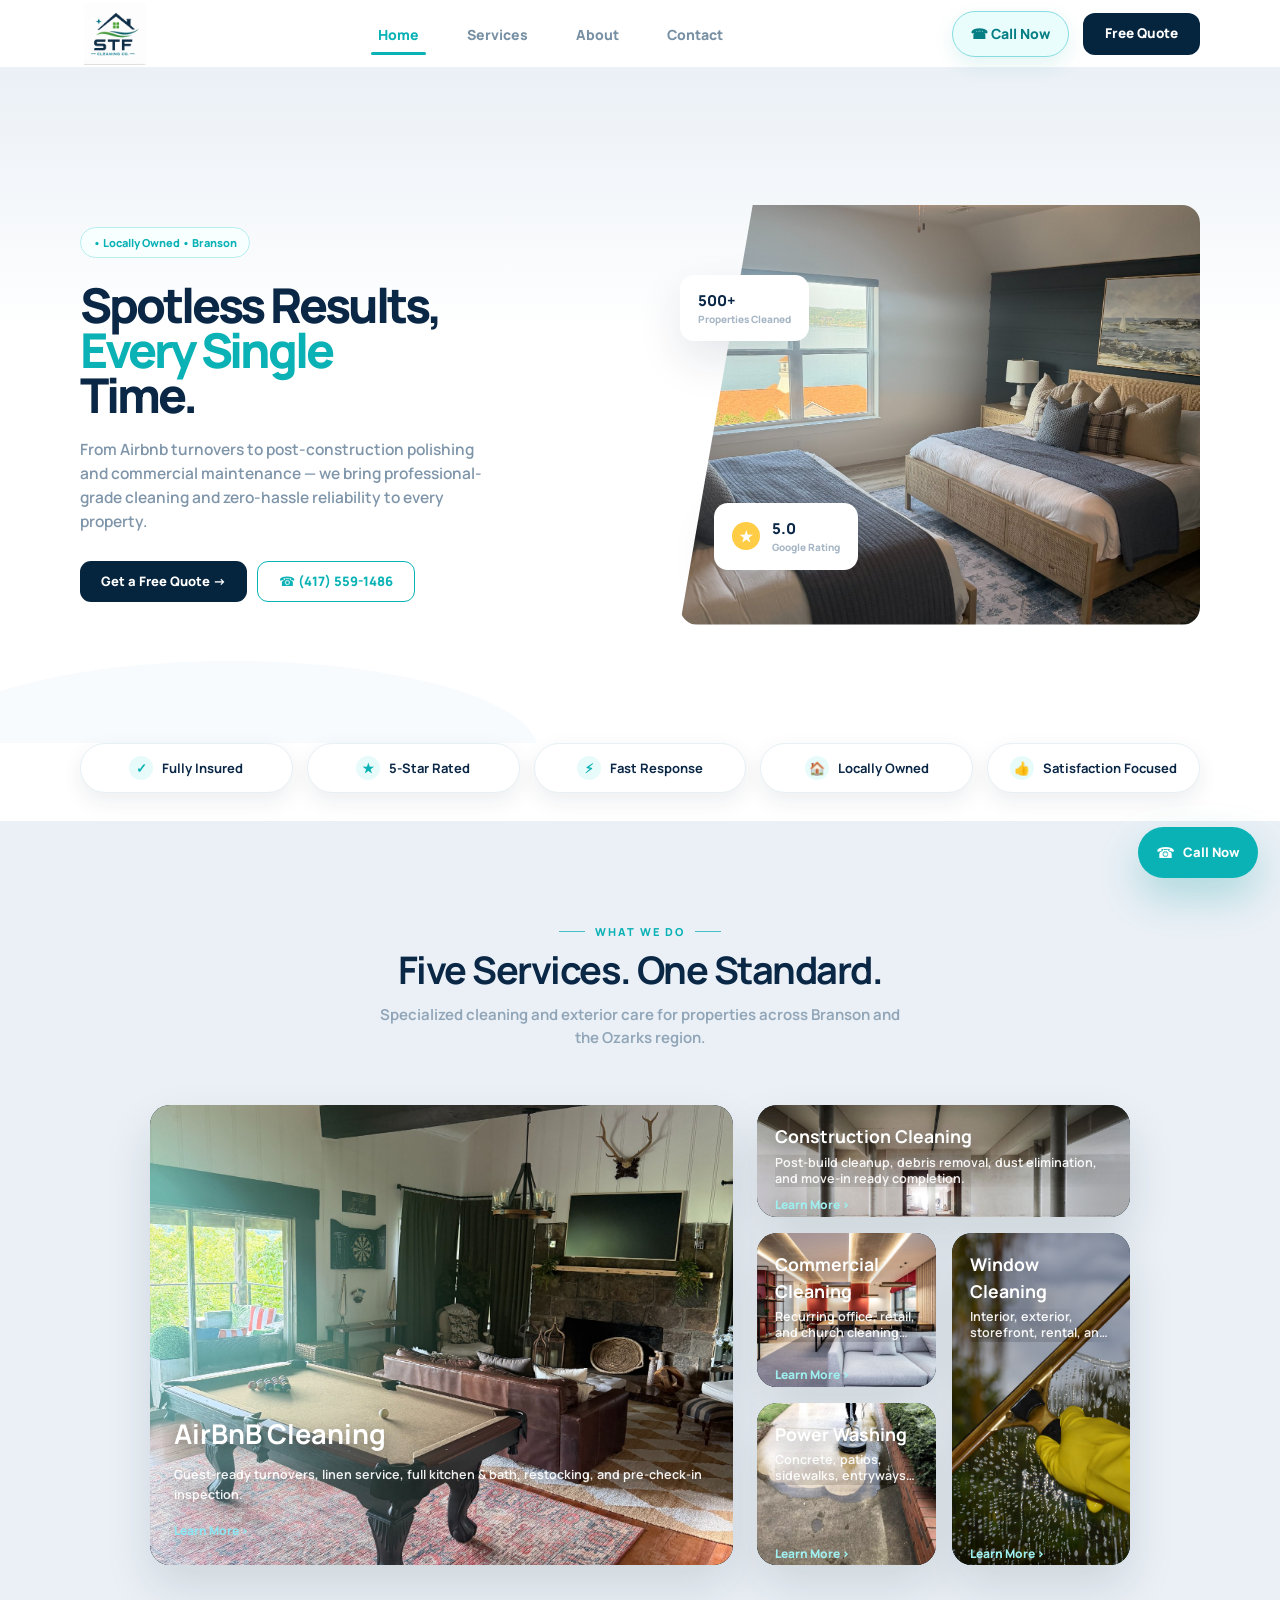
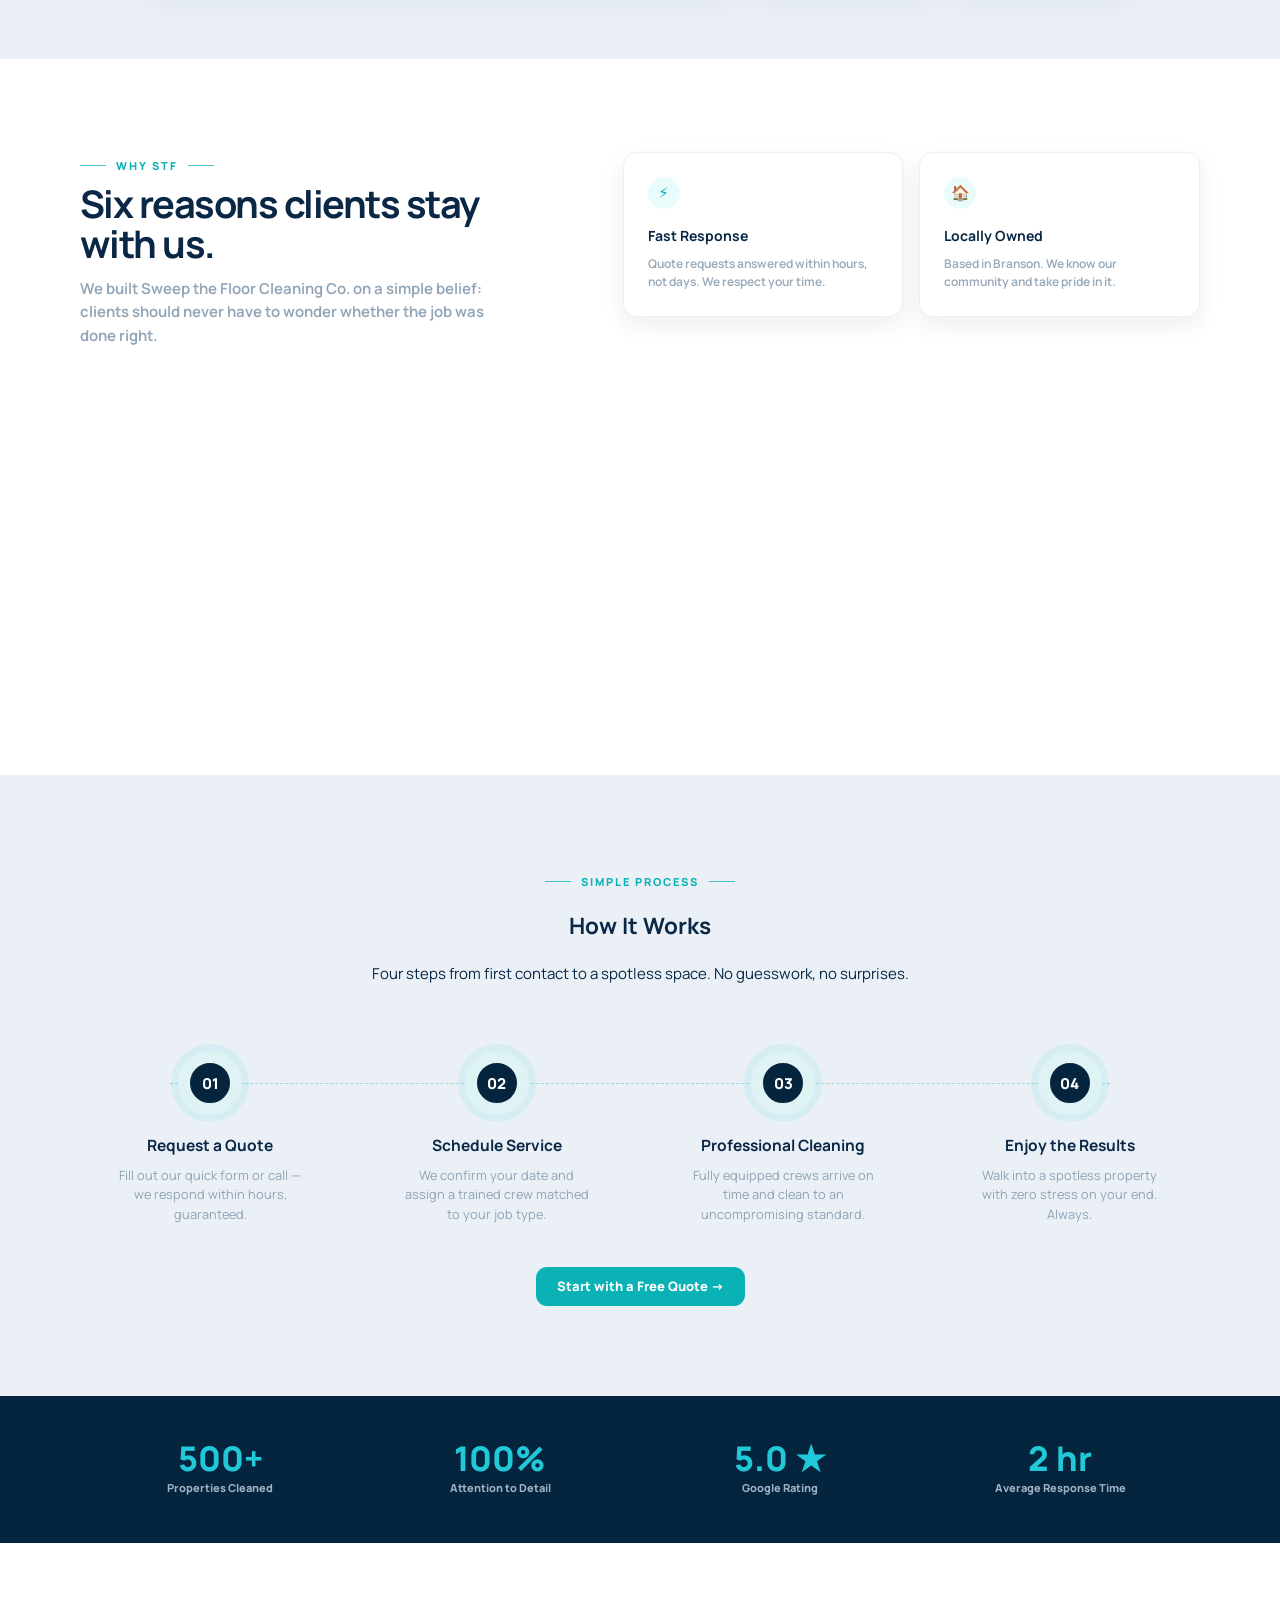
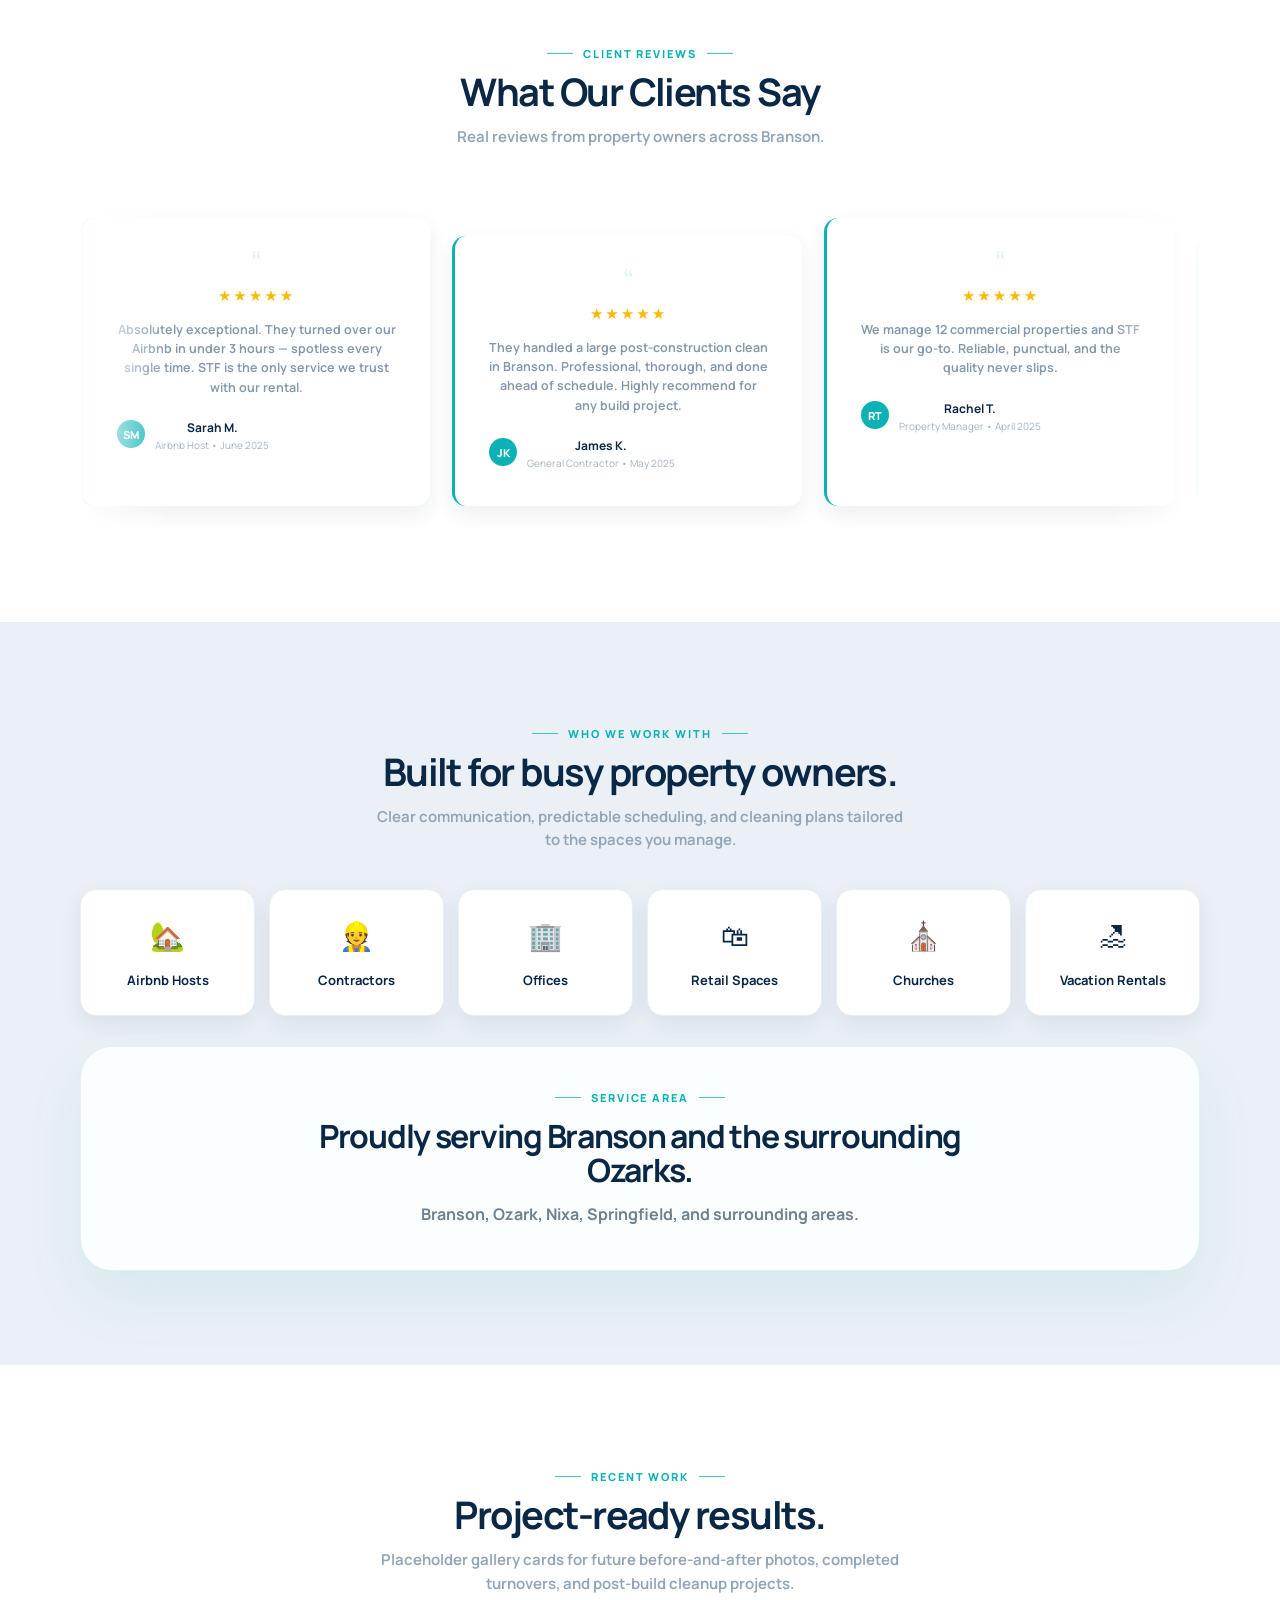
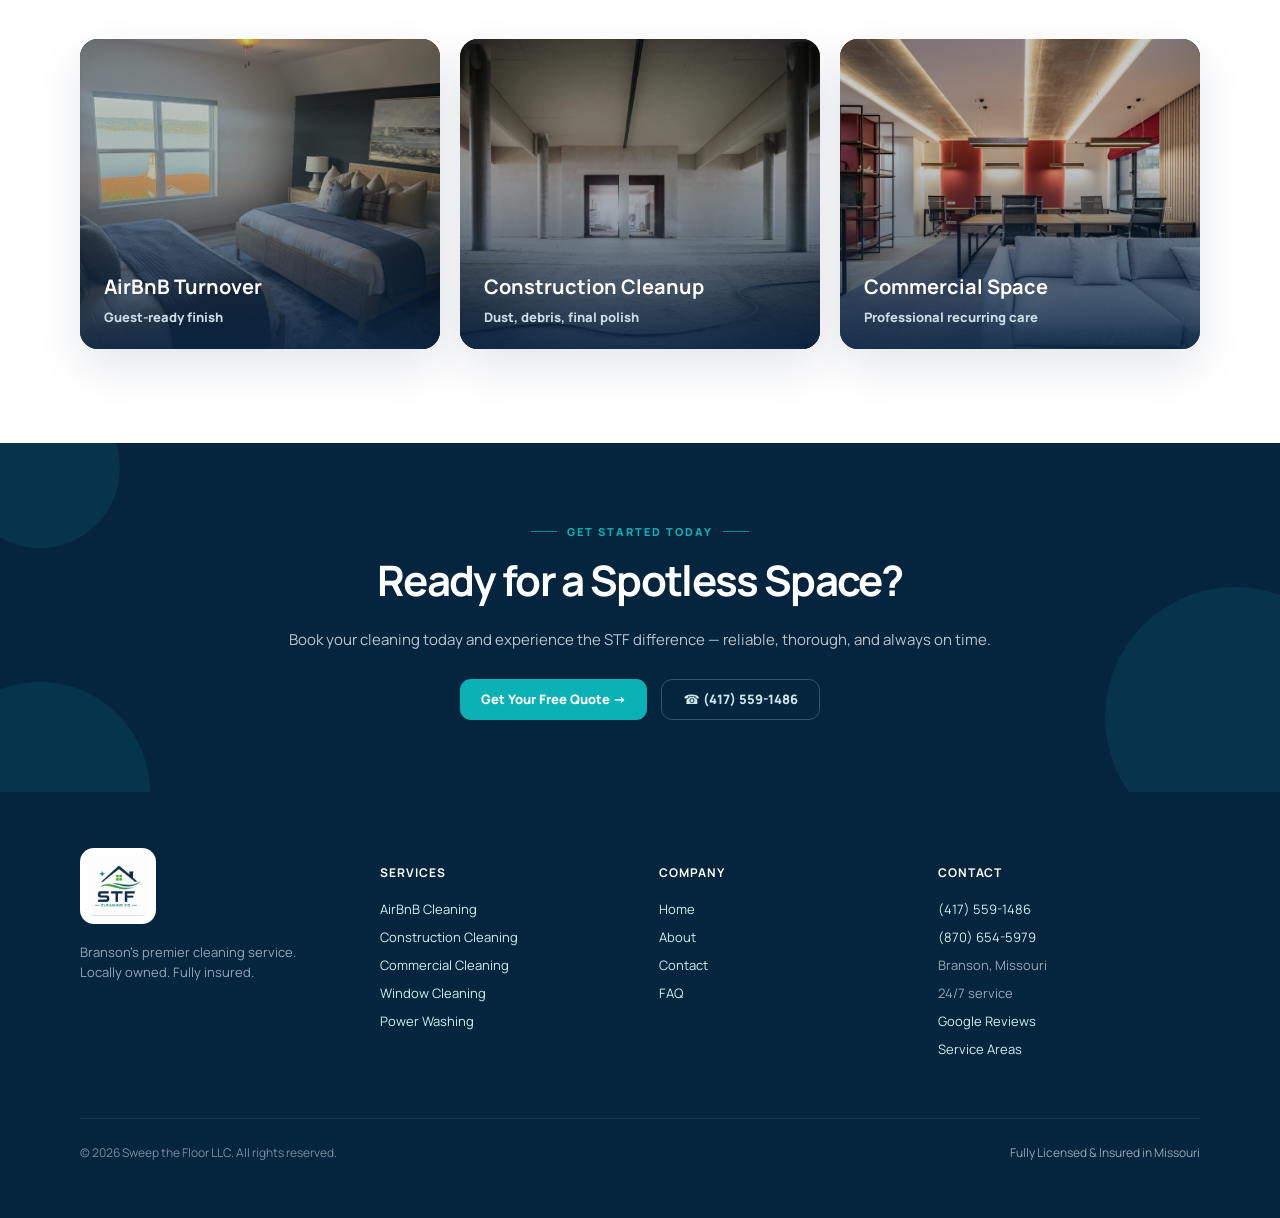
==== commit b964c874: "New images, polished mobile layout, request form works" ====
--- a/index.html
+++ b/index.html
@@ -35,6 +35,16 @@
         <img src="assets/logo.png" alt="STF Cleaning Co.">
       </a>
 
+      <details class="nav-mobile">
+        <summary><span class="nav-mobile__icon" aria-hidden="true">&#9776;</span><span>Menu</span></summary>
+        <div class="nav-mobile__panel">
+          <a href="index.html">Home</a>
+          <a href="services.html">Services</a>
+          <a href="about.html">About</a>
+          <a href="contact.html">Contact</a>
+        </div>
+      </details>
+
       <!-- Main navigation -->
       <nav class="menu" aria-label="Main navigation">
         <a class="active" href="index.html">Home</a>
@@ -45,7 +55,7 @@
 
       <!-- Header CTA area -->
       <div class="nav__right">
-        <a class="phone" href="tel:4175591486">☎ (417) 559-1486</a>
+        <a class="phone" href="tel:4175591486">&#9742; Call Now</a>
         <a class="btn btn--navy" href="contact.html">Free Quote</a>
       </div>
     </div>
@@ -59,7 +69,7 @@
       <div class="container hero__grid">
         <!-- Hero copy -->
         <div>
-          <span class="pill">● Locally Owned · Branson, Missouri</span>
+          <span class="pill">&bull; Locally Owned &bull; Branson</span>
 
           <h1>
             Spotless Results,
@@ -68,13 +78,12 @@
           </h1>
 
           <p class="lead">
-            From Airbnb turnovers to post-construction polishing and commercial maintenance —
-            we bring professional-grade cleaning and zero-hassle reliability to every property.
+            From Airbnb turnovers to post-construction polishing and commercial maintenance &mdash; we bring professional-grade cleaning and zero-hassle reliability to every property.
           </p>
 
           <div class="hero__cta">
-            <a class="btn btn--navy" href="contact.html">Get a Free Quote →</a>
-            <a class="btn btn--outline" href="tel:4175591486">☎ (417) 559-1486</a>
+            <a class="btn btn--navy" href="contact.html">Get a Free Quote &rarr;</a>
+            <a class="btn btn--outline" href="tel:4175591486">&#9742; (417) 559-1486</a>
           </div>
         </div>
 
@@ -95,13 +104,19 @@
 
           <!-- Floating rating card -->
           <div class="float float--rating">
-            <span class="star">★</span>
+            <span class="star">&#9733;</span>
             <div>
               5.0
               <small>Google Rating</small>
             </div>
           </div>
         </div>
+
+        <!-- Mobile-only CTA row so both actions remain side-by-side under the hero content. -->
+        <div class="hero__cta hero__cta--mobile" aria-label="Primary actions">
+          <a class="btn btn--navy" href="contact.html">Get a Free Quote &rarr;</a>
+          <a class="btn btn--outline" href="tel:4175591486">&#9742; (417) 559-1486</a>
+        </div>
       </div>
     </section>
 
@@ -111,27 +126,27 @@
     <section class="trust-strip">
       <div class="container trust-grid">
         <div data-reveal>
-          <span>✓</span>
+          <span>&#10003;</span>
           <strong>Fully Insured</strong>
         </div>
 
         <div data-reveal>
-          <span>★</span>
+          <span>&#9733;</span>
           <strong>5-Star Rated</strong>
         </div>
 
         <div data-reveal>
-          <span>↯</span>
+          <span>&#9889;</span>
           <strong>Fast Response</strong>
         </div>
 
         <div data-reveal>
-          <span>⌂</span>
+          <span>&#127968;</span>
           <strong>Locally Owned</strong>
         </div>
 
         <div data-reveal>
-          <span>●</span>
+          <span>&#128077;</span>
           <strong>Satisfaction Focused</strong>
         </div>
       </div>
@@ -167,7 +182,7 @@
                 Guest-ready turnovers, linen service, full kitchen & bath, restocking,
                 and pre-check-in inspection.
               </p>
-              <span class="learn">Learn More ›</span>
+              <span class="learn">Learn More &rsaquo;</span>
             </div>
           </a>
 
@@ -176,8 +191,8 @@
             <!-- Construction cleaning -->
             <a class="card-img small" href="services.html#construction" data-reveal>
               <img
-                src="assets/constructionclean1.png"
-                alt="Post-construction cleaning equipment in a new interior"
+                src="assets/construction_cleanup_stock.jpg"
+                alt="Modern interior under construction, ready for post-build cleanup"
               >
 
               <div class="card-copy">
@@ -185,15 +200,15 @@
                 <p>
                   Post-build cleanup, debris removal, dust elimination, and move-in ready completion.
                 </p>
-                <span class="learn">Learn More ›</span>
+                <span class="learn">Learn More &rsaquo;</span>
               </div>
             </a>
 
             <!-- Commercial cleaning -->
             <a class="card-img small" href="services.html#commercial" data-reveal>
               <img
-                src="assets/commercial_bar.jpg"
-                alt="Commercial cleaning scene"
+                src="assets/commercial_space_stock.jpg"
+                alt="Bright commercial office interior"
               >
 
               <div class="card-copy">
@@ -201,7 +216,7 @@
                 <p>
                   Recurring office, retail, and church cleaning that works around your business.
                 </p>
-                <span class="learn">Learn More ›</span>
+                <span class="learn">Learn More &rsaquo;</span>
               </div>
             </a>
 
@@ -217,7 +232,7 @@
                 <p>
                   Interior, exterior, storefront, rental, and post-construction glass detail.
                 </p>
-                <span class="learn">Learn More ›</span>
+                <span class="learn">Learn More &rsaquo;</span>
               </div>
             </a>
 
@@ -233,7 +248,7 @@
                 <p>
                   Concrete, patios, sidewalks, entryways, decks, and exterior surface cleaning.
                 </p>
-                <span class="learn">Learn More ›</span>
+                <span class="learn">Learn More &rsaquo;</span>
               </div>
             </a>
           </div>
@@ -269,7 +284,7 @@
             </div>
 
             <div class="photo-badge rating">
-              <strong>5.0 ★</strong>
+              <strong>5.0 &#9733;</strong>
               <span>Google Rating</span>
             </div>
           </div>
@@ -278,37 +293,37 @@
         <!-- Right column: feature cards -->
         <div class="feature-grid">
           <div class="feature" data-reveal>
-            <div class="mini">↯</div>
+            <div class="mini">&#9889;</div>
             <h3>Fast Response</h3>
             <p>Quote requests answered within hours, not days. We respect your time.</p>
           </div>
 
           <div class="feature" data-reveal>
-            <div class="mini">☻</div>
+            <div class="mini">&#127968;</div>
             <h3>Locally Owned</h3>
             <p>Based in Branson. We know our community and take pride in it.</p>
           </div>
 
           <div class="feature" data-reveal>
-            <div class="mini">◷</div>
+            <div class="mini">&#128197;</div>
             <h3>Reliable Scheduling</h3>
             <p>Same crew, same standard. Dependable service when it matters.</p>
           </div>
 
           <div class="feature" data-reveal>
-            <div class="mini">✣</div>
+            <div class="mini">&#128269;</div>
             <h3>Detail Focused</h3>
             <p>Every surface, every corner, every time. No shortcuts.</p>
           </div>
 
           <div class="feature" data-reveal>
-            <div class="mini">⚒</div>
+            <div class="mini">&#129533;</div>
             <h3>Pro Equipment</h3>
             <p>Commercial-grade tools and products for superior, lasting results.</p>
           </div>
 
           <div class="feature" data-reveal>
-            <div class="mini">□</div>
+            <div class="mini">&#128737;</div>
             <h3>Fully Insured</h3>
             <p>Licensed and insured in Missouri for complete peace of mind.</p>
           </div>
@@ -333,7 +348,7 @@
           <div class="step" data-reveal>
             <div class="num">01</div>
             <h3>Request a Quote</h3>
-            <p>Fill out our quick form or call — we respond within hours, guaranteed.</p>
+            <p>Fill out our quick form or call &mdash; we respond within hours, guaranteed.</p>
           </div>
 
           <div class="step" data-reveal>
@@ -356,7 +371,7 @@
         </div>
 
         <div style="margin-top:42px">
-          <a class="btn btn--teal" href="contact.html">Start with a Free Quote →</a>
+          <a class="btn btn--teal" href="contact.html">Start with a Free Quote &rarr;</a>
         </div>
       </div>
     </section>
@@ -377,7 +392,7 @@
         </div>
 
         <div class="stat">
-          <strong>5.0 ★</strong>
+          <strong>5.0 &#9733;</strong>
           <span>Google Rating</span>
         </div>
 
@@ -404,24 +419,24 @@
         <div class="reviews is-marquee review-marquee">
           <div class="review-track">
             <article class="review">
-              <div class="quote">“</div>
-              <div class="stars">★★★★★</div>
-              <p>
-                Absolutely exceptional. They turned over our Airbnb in under 3 hours —
+              <div class="quote">&ldquo;</div>
+              <div class="stars">&#9733;&#9733;&#9733;&#9733;&#9733;</div>
+              <p>
+                Absolutely exceptional. They turned over our Airbnb in under 3 hours &mdash;
                 spotless every single time. STF is the only service we trust with our rental.
               </p>
               <div class="person">
                 <span class="avatar">SM</span>
                 <div>
                   <strong>Sarah M.</strong>
-                  <small>Airbnb Host · June 2025</small>
-                </div>
-              </div>
-            </article>
-
-            <article class="review">
-              <div class="quote">“</div>
-              <div class="stars">★★★★★</div>
+                  <small>Airbnb Host &bull; June 2025</small>
+                </div>
+              </div>
+            </article>
+
+            <article class="review">
+              <div class="quote">&ldquo;</div>
+              <div class="stars">&#9733;&#9733;&#9733;&#9733;&#9733;</div>
               <p>
                 They handled a large post-construction clean in Branson. Professional,
                 thorough, and done ahead of schedule. Highly recommend for any build project.
@@ -430,14 +445,14 @@
                 <span class="avatar">JK</span>
                 <div>
                   <strong>James K.</strong>
-                  <small>General Contractor · May 2025</small>
-                </div>
-              </div>
-            </article>
-
-            <article class="review">
-              <div class="quote">“</div>
-              <div class="stars">★★★★★</div>
+                  <small>General Contractor &bull; May 2025</small>
+                </div>
+              </div>
+            </article>
+
+            <article class="review">
+              <div class="quote">&ldquo;</div>
+              <div class="stars">&#9733;&#9733;&#9733;&#9733;&#9733;</div>
               <p>
                 We manage 12 commercial properties and STF is our go-to. Reliable,
                 punctual, and the quality never slips.
@@ -446,14 +461,14 @@
                 <span class="avatar">RT</span>
                 <div>
                   <strong>Rachel T.</strong>
-                  <small>Property Manager · April 2025</small>
-                </div>
-              </div>
-            </article>
-
-            <article class="review">
-              <div class="quote">“</div>
-              <div class="stars">★★★★★</div>
+                  <small>Property Manager &bull; April 2025</small>
+                </div>
+              </div>
+            </article>
+
+            <article class="review">
+              <div class="quote">&ldquo;</div>
+              <div class="stars">&#9733;&#9733;&#9733;&#9733;&#9733;</div>
               <p>
                 Our cabin guests constantly mention how clean the place feels.
                 Their turnovers are fast, consistent, and easy to schedule.
@@ -462,14 +477,14 @@
                 <span class="avatar">AL</span>
                 <div>
                   <strong>Amanda L.</strong>
-                  <small>Vacation Rental Owner · June 2025</small>
-                </div>
-              </div>
-            </article>
-
-            <article class="review">
-              <div class="quote">“</div>
-              <div class="stars">★★★★★</div>
+                  <small>Vacation Rental Owner &bull; June 2025</small>
+                </div>
+              </div>
+            </article>
+
+            <article class="review">
+              <div class="quote">&ldquo;</div>
+              <div class="stars">&#9733;&#9733;&#9733;&#9733;&#9733;</div>
               <p>
                 They cleaned our office after hours and everything looked fresh the next morning.
                 Very professional crew and great communication.
@@ -478,14 +493,14 @@
                 <span class="avatar">CP</span>
                 <div>
                   <strong>Chris P.</strong>
-                  <small>Office Manager · May 2025</small>
-                </div>
-              </div>
-            </article>
-
-            <article class="review">
-              <div class="quote">“</div>
-              <div class="stars">★★★★★</div>
+                  <small>Office Manager &bull; May 2025</small>
+                </div>
+              </div>
+            </article>
+
+            <article class="review">
+              <div class="quote">&ldquo;</div>
+              <div class="stars">&#9733;&#9733;&#9733;&#9733;&#9733;</div>
               <p>
                 Dust was everywhere after remodel work. STF came in and made the unit
                 look ready for photos and move-in.
@@ -494,31 +509,31 @@
                 <span class="avatar">DN</span>
                 <div>
                   <strong>Dana N.</strong>
-                  <small>Property Owner · April 2025</small>
+                  <small>Property Owner &bull; April 2025</small>
                 </div>
               </div>
             </article>
 
             <!-- Duplicate cards create a seamless infinite marquee loop -->
             <article class="review">
-              <div class="quote">“</div>
-              <div class="stars">★★★★★</div>
-              <p>
-                Absolutely exceptional. They turned over our Airbnb in under 3 hours —
+              <div class="quote">&ldquo;</div>
+              <div class="stars">&#9733;&#9733;&#9733;&#9733;&#9733;</div>
+              <p>
+                Absolutely exceptional. They turned over our Airbnb in under 3 hours &mdash;
                 spotless every single time. STF is the only service we trust with our rental.
               </p>
               <div class="person">
                 <span class="avatar">SM</span>
                 <div>
                   <strong>Sarah M.</strong>
-                  <small>Airbnb Host · June 2025</small>
-                </div>
-              </div>
-            </article>
-
-            <article class="review">
-              <div class="quote">“</div>
-              <div class="stars">★★★★★</div>
+                  <small>Airbnb Host &bull; June 2025</small>
+                </div>
+              </div>
+            </article>
+
+            <article class="review">
+              <div class="quote">&ldquo;</div>
+              <div class="stars">&#9733;&#9733;&#9733;&#9733;&#9733;</div>
               <p>
                 They handled a large post-construction clean in Branson. Professional,
                 thorough, and done ahead of schedule. Highly recommend for any build project.
@@ -527,14 +542,14 @@
                 <span class="avatar">JK</span>
                 <div>
                   <strong>James K.</strong>
-                  <small>General Contractor · May 2025</small>
-                </div>
-              </div>
-            </article>
-
-            <article class="review">
-              <div class="quote">“</div>
-              <div class="stars">★★★★★</div>
+                  <small>General Contractor &bull; May 2025</small>
+                </div>
+              </div>
+            </article>
+
+            <article class="review">
+              <div class="quote">&ldquo;</div>
+              <div class="stars">&#9733;&#9733;&#9733;&#9733;&#9733;</div>
               <p>
                 We manage 12 commercial properties and STF is our go-to. Reliable,
                 punctual, and the quality never slips.
@@ -543,14 +558,14 @@
                 <span class="avatar">RT</span>
                 <div>
                   <strong>Rachel T.</strong>
-                  <small>Property Manager · April 2025</small>
-                </div>
-              </div>
-            </article>
-
-            <article class="review">
-              <div class="quote">“</div>
-              <div class="stars">★★★★★</div>
+                  <small>Property Manager &bull; April 2025</small>
+                </div>
+              </div>
+            </article>
+
+            <article class="review">
+              <div class="quote">&ldquo;</div>
+              <div class="stars">&#9733;&#9733;&#9733;&#9733;&#9733;</div>
               <p>
                 Our cabin guests constantly mention how clean the place feels.
                 Their turnovers are fast, consistent, and easy to schedule.
@@ -559,14 +574,14 @@
                 <span class="avatar">AL</span>
                 <div>
                   <strong>Amanda L.</strong>
-                  <small>Vacation Rental Owner · June 2025</small>
-                </div>
-              </div>
-            </article>
-
-            <article class="review">
-              <div class="quote">“</div>
-              <div class="stars">★★★★★</div>
+                  <small>Vacation Rental Owner &bull; June 2025</small>
+                </div>
+              </div>
+            </article>
+
+            <article class="review">
+              <div class="quote">&ldquo;</div>
+              <div class="stars">&#9733;&#9733;&#9733;&#9733;&#9733;</div>
               <p>
                 They cleaned our office after hours and everything looked fresh the next morning.
                 Very professional crew and great communication.
@@ -575,14 +590,14 @@
                 <span class="avatar">CP</span>
                 <div>
                   <strong>Chris P.</strong>
-                  <small>Office Manager · May 2025</small>
-                </div>
-              </div>
-            </article>
-
-            <article class="review">
-              <div class="quote">“</div>
-              <div class="stars">★★★★★</div>
+                  <small>Office Manager &bull; May 2025</small>
+                </div>
+              </div>
+            </article>
+
+            <article class="review">
+              <div class="quote">&ldquo;</div>
+              <div class="stars">&#9733;&#9733;&#9733;&#9733;&#9733;</div>
               <p>
                 Dust was everywhere after remodel work. STF came in and made the unit
                 look ready for photos and move-in.
@@ -591,7 +606,7 @@
                 <span class="avatar">DN</span>
                 <div>
                   <strong>Dana N.</strong>
-                  <small>Property Owner · April 2025</small>
+                  <small>Property Owner &bull; April 2025</small>
                 </div>
               </div>
             </article>
@@ -616,32 +631,32 @@
 
         <div class="audience-grid">
           <div data-reveal>
-            <span>🏡</span>
+            <span>&#127969;</span>
             <strong>Airbnb Hosts</strong>
           </div>
 
           <div data-reveal>
-            <span>🏗</span>
+            <span>&#128119;</span>
             <strong>Contractors</strong>
           </div>
 
           <div data-reveal>
-            <span>🏢</span>
+            <span>&#127970;</span>
             <strong>Offices</strong>
           </div>
 
           <div data-reveal>
-            <span>🏪</span>
+            <span>&#128717;</span>
             <strong>Retail Spaces</strong>
           </div>
 
           <div data-reveal>
-            <span>⛪</span>
+            <span>&#9962;</span>
             <strong>Churches</strong>
           </div>
 
           <div data-reveal>
-            <span>🏨</span>
+            <span>&#127958;</span>
             <strong>Vacation Rentals</strong>
           </div>
         </div>
@@ -684,8 +699,8 @@
 
           <article data-reveal>
             <img
-              src="assets/constructionclean1.png"
-              alt="Construction debris vacuumed from a new interior"
+              src="assets/construction_cleanup_stock.jpg"
+              alt="Interior renovation area ready for final construction cleanup"
             >
             <div>
               <strong>Construction Cleanup</strong>
@@ -695,8 +710,8 @@
 
           <article data-reveal>
             <img
-              src="assets/cleaningsupplies.png"
-              alt="Clean commercial office"
+              src="assets/commercial_space_stock.jpg"
+              alt="Clean commercial office interior"
             >
             <div>
               <strong>Commercial Space</strong>
@@ -719,18 +734,17 @@
         <h2>Ready for a Spotless Space?</h2>
 
         <p class="sub" style="color:#b7c6d3">
-          Book your cleaning today and experience the STF difference —
-          reliable, thorough, and always on time.
+          Book your cleaning today and experience the STF difference &mdash; reliable, thorough, and always on time.
         </p>
 
         <div style="margin-top:28px;display:flex;gap:14px;justify-content:center">
-          <a class="btn btn--teal" href="contact.html">Get Your Free Quote →</a>
+          <a class="btn btn--teal" href="contact.html">Get Your Free Quote &rarr;</a>
           <a
             class="btn btn--outline"
             style="background:transparent;color:#cce6ed;border-color:#315270"
             href="tel:4175591486"
           >
-            ☎ (417) 559-1486
+            &#9742; (417) 559-1486
           </a>
         </div>
       </div>
@@ -780,17 +794,60 @@
         </div>
       </div>
 
+      <div class="footer-mobile-menu">
+        <div class="footer-mobile-brand">
+          <img src="assets/logo.png" alt="STF Cleaning Co.">
+          <p>Branson's premier cleaning service. Locally owned. Fully insured.</p>
+        </div>
+
+        <details class="footer-mobile-drawer">
+          <summary><span class="footer-mobile-drawer__icon" aria-hidden="true">&#9776;</span><span>Menu</span></summary>
+          <div class="footer-mobile-panels">
+            <details class="footer-mobile-section">
+              <summary>Services</summary>
+              <div class="footer-mobile-links">
+                <a href="services.html#airbnb">AirBnB Cleaning</a>
+                <a href="services.html#construction">Construction Cleaning</a>
+                <a href="services.html#commercial">Commercial Cleaning</a>
+                <a href="services.html#windows">Window Cleaning</a>
+                <a href="services.html#powerwashing">Power Washing</a>
+              </div>
+            </details>
+
+            <details class="footer-mobile-section">
+              <summary>About</summary>
+              <div class="footer-mobile-links">
+                <a href="index.html">Home</a>
+                <a href="about.html">About</a>
+                <a href="contact.html">Contact</a>
+                <a href="contact.html#faq">FAQ</a>
+              </div>
+            </details>
+
+            <details class="footer-mobile-section">
+              <summary>Contact</summary>
+              <div class="footer-mobile-links">
+                <a href="tel:4175591486">(417) 559-1486</a>
+                <a href="tel:8706545979">(870) 654-5979</a>
+                <p>Branson, Missouri</p>
+                <p>24/7 service</p>
+                <a href="contact.html">Google Reviews</a>
+                <a href="contact.html">Service Areas</a>
+              </div>
+            </details>
+          </div>
+        </details>
+      </div>
+
       <div class="footer__bottom">
-        <span>© 2026 Sweep the Floor LLC. All rights reserved.</span>
+        <span>&copy; 2026 Sweep the Floor LLC. All rights reserved.</span>
         <span class="licensed">Fully Licensed &amp; Insured in Missouri</span>
       </div>
     </div>
   </footer>
 
   <!-- Floating phone CTA -->
-  <a class="float-call" href="tel:4175591486">
-    ☎
-    <span>Call Now</span>
+  <a class="float-call" href="tel:4175591486">&#9742;<span>Call Now</span>
   </a>
 
   <!-- Main JavaScript -->
--- a/styles.overrides.css
+++ b/styles.overrides.css
@@ -16,6 +16,15 @@
 
 /* CTA */
 .cta-dark{background:var(--navy);color:#fff;padding:72px 0}
+.cta-dark .wave{
+  width:220px;
+  height:220px;
+  left:-70px;
+  bottom:-110px;
+  border-radius:50%;
+  transform:none;
+  background:rgba(11,155,159,.14);
+}
 
 /* Reviews marquee improvements */
 .review-marquee{position:relative;overflow:hidden;padding:22px 0;margin-top:48px}
@@ -27,11 +36,30 @@
 @keyframes reviewScroll{from{transform:translateX(0)}to{transform:translateX(var(--review-distance))}}
 
 /* Footer */
-.footer{position:relative;isolation:isolate;background:linear-gradient(180deg,#051729,#03172c);color:#d8eef4;padding:56px 0;overflow:hidden}
-.footer::before{content:"";position:absolute;inset:0;background:radial-gradient(circle at 12% 22%, rgba(47,168,194,.06), transparent 18%), radial-gradient(circle at 84% 28%, rgba(29,140,164,.05), transparent 18%), radial-gradient(circle at 60% 82%, rgba(84,184,206,.06), transparent 16%);pointer-events:none}
-.footer::after{content:"";position:absolute;left:8%;bottom:10%;width:160px;height:160px;border-radius:50%;background:rgba(11,178,181,.08);pointer-events:none}
+.footer{position:relative;isolation:isolate;background:#05243d;color:#d8eef4;padding:56px 0;overflow:hidden}
+.footer::before,.footer::after{content:none;display:none}
 .footer a{color:#cdeef3}
 .footer__bottom .licensed{color:#94a7b8}
+.footer-mobile-menu{display:none;position:relative;z-index:1}
+.footer-mobile-brand{display:flex;align-items:center;justify-content:center;gap:14px;text-align:left;margin-bottom:16px}
+.footer-mobile-brand img{width:72px;height:auto;flex:none}
+.footer-mobile-brand p{margin:0;max-width:22rem;color:#cfe5ec;font-weight:650;line-height:1.6}
+.footer-mobile-drawer{margin-top:4px}
+.footer-mobile-drawer > summary{list-style:none;display:flex;align-items:center;justify-content:center;gap:10px;width:100%;padding:16px 18px;border-radius:16px;background:#0a2746;color:#fff;font-weight:1000;box-shadow:var(--shadow);cursor:pointer}
+.footer-mobile-drawer > summary::-webkit-details-marker{display:none}
+.footer-mobile-drawer__icon{font-size:18px;line-height:1}
+.footer-mobile-panels{display:grid;gap:10px;margin-top:14px}
+.footer-mobile-section{background:#fff;border:1px solid #e7f0f4;border-radius:16px;overflow:hidden;box-shadow:var(--shadow-sm)}
+.footer-mobile-section > summary{list-style:none;display:flex;align-items:center;justify-content:space-between;padding:14px 16px;font-weight:900;color:var(--ink);cursor:pointer}
+.footer-mobile-section > summary::-webkit-details-marker{display:none}
+.footer-mobile-section > summary::after{content:"⌄";transition:transform .2s ease;color:var(--teal)}
+.footer-mobile-section[open] > summary::after{transform:rotate(180deg)}
+.footer-mobile-links{padding:0 16px 14px;display:grid;gap:8px}
+.footer-mobile-links a,.footer-mobile-links p{margin:0;color:#6e8393;font-weight:700;font-size:14px;line-height:1.55}
+.footer-mobile-links a{display:block;padding:2px 0}
+.footer-mobile-links a:hover{color:var(--teal)}
+.nav-mobile{display:none}
+.hero__cta--mobile{display:none}
 
 @media(max-width:980px){
   .hero h1{font-size:36px}
@@ -131,6 +159,10 @@
 .faq-item.open .faq-a{padding:0 26px 24px;opacity:1;max-height:340px}
 
 @media(max-width:900px){
+  .footer__grid{display:none!important}
+  .footer-mobile-menu{display:block}
+  .footer__bottom{display:flex;flex-direction:column;align-items:center;text-align:center;gap:8px}
+  .footer__bottom span{display:block}
   .contact-grid{grid-template-columns:1fr}
   .form-grid{grid-template-columns:1fr}
   .service-row{grid-template-columns:1fr}
@@ -157,6 +189,8 @@
 
 /* Portrait card style for about page */
 .portrait{border-radius:14px;box-shadow:0 18px 42px rgba(9,38,69,.08);border:6px solid rgba(11,178,181,.06);min-height:auto;height:auto;overflow:hidden;background:none;aspect-ratio:4/3}
+.about-page .portrait{width:min(430px,100%);box-shadow:0 24px 60px rgba(11,155,159,.18);clip-path:none}
+.about-page .portrait img{border-radius:0;box-shadow:none}
 .portrait img{opacity:1;visibility:visible;width:100%;height:100%;object-fit:cover;object-position:center center;display:block}
 
 /* FAQ stacking and answer layout fix */
@@ -168,6 +202,11 @@
 .faq-item.open .faq-a{max-height:340px}
 
 /* Service area: text only, no map label */
+.service-area-card{min-height:210px;display:flex!important;align-items:center!important;justify-content:center!important}
+.service-area-card > div{display:flex;flex-direction:column;align-items:center!important;justify-content:center!important;text-align:center!important;max-width:680px;margin:0 auto!important;width:100%;gap:14px}
+.service-area-card .eyebrow{margin:0 auto!important}
+.service-area-card h3{margin:0 auto!important;text-align:center!important}
+.service-area-card p{margin:0 auto!important;text-align:center!important;max-width:36rem}
 
 /* Mobile-responsive adjustments */
 @media(max-width:900px){
@@ -179,8 +218,10 @@
   /* Hero and typography */
   .hero{padding:48px 0}
   .hero h1{font-size:32px}
-  .hero__grid{grid-template-columns:1fr!important}
-  .hero__visual{margin-top:32px}
+  .hero__grid{grid-template-columns:minmax(0,1.08fr) minmax(150px,.92fr)!important}
+  .hero__visual{margin-top:0}
+  .hero__grid > div:first-child{max-width:none}
+  .hero__image{height:220px!important;clip-path:none}
   
   /* Service cards - switch to single column on mobile */
   .services-grid--five{grid-template-columns:1fr!important}
@@ -226,6 +267,7 @@
   
   /* Portrait aspect ratio */
   .portrait{aspect-ratio:3/4}
+  .about-page .portrait{width:100%;clip-path:none}
   
   /* Spacing utilities */
   .container{width:min(var(--max),calc(100% - 24px))}
@@ -284,7 +326,7 @@
     padding:10px 0 0;
     gap:10px;
     align-items:center;
-    flex-wrap:wrap;
+    flex-wrap:nowrap;
   }
 
   .logo{
@@ -296,13 +338,111 @@
     max-height:56px;
   }
 
+  .menu{
+    display:none!important;
+  }
+
+  .nav-mobile{
+    display:block;
+    order:3;
+    position:relative;
+    margin-left:0;
+    z-index:60;
+  }
+
+  .nav-mobile > summary{
+    list-style:none;
+    display:inline-flex;
+    align-items:center;
+    gap:8px;
+    padding:10px 12px;
+    border-radius:12px;
+    background:#f2fbfb;
+    border:1px solid rgba(11,155,159,.2);
+    color:var(--ink);
+    font-size:12px;
+    font-weight:1000;
+    cursor:pointer;
+    box-shadow:0 8px 18px rgba(9,38,69,.08);
+    transition:background .2s ease,color .2s ease,box-shadow .22s ease,transform .2s ease;
+  }
+
+  .nav-mobile > summary:hover{
+    background:#e9f8fa;
+    box-shadow:0 12px 24px rgba(9,38,69,.12);
+    transform:translateY(-1px);
+  }
+
+  .nav-mobile[open] > summary{
+    background:#0a2746;
+    color:#fff;
+    border-color:#0a2746;
+  }
+
+  .nav-mobile[open] .nav-mobile__icon{
+    color:#9ef0f0;
+  }
+
+  .nav-mobile > summary::-webkit-details-marker{
+    display:none;
+  }
+
+  .nav-mobile__icon{
+    color:var(--teal);
+    font-size:16px;
+    line-height:1;
+  }
+
+  .nav-mobile__panel{
+    position:absolute;
+    right:0;
+    left:auto;
+    top:calc(100% + 10px);
+    min-width:196px;
+    max-width:min(84vw,240px);
+    padding:10px;
+    background:#fff;
+    border-radius:16px;
+    border:1px solid #e3edf3;
+    box-shadow:var(--shadow);
+    display:none;
+    gap:6px;
+    transform-origin:top right;
+  }
+
+  .nav-mobile__panel a{
+    display:block;
+    padding:10px 12px;
+    border-radius:10px;
+    color:var(--ink);
+    font-weight:900;
+    transition:background .18s ease,color .18s ease,transform .18s ease;
+  }
+
+  .nav-mobile__panel a:hover{
+    background:#eefafb;
+    color:var(--teal);
+    transform:translateX(2px);
+  }
+
+  .nav-mobile[open] .nav-mobile__panel{
+    display:grid;
+    animation:navPanelIn .2s ease both;
+  }
+
+  @keyframes navPanelIn{
+    from{opacity:0;transform:translateY(-6px) scale(.98)}
+    to{opacity:1;transform:translateY(0) scale(1)}
+  }
+
   .nav__right{
     margin-left:auto;
-    gap:10px;
+    gap:8px;
+    order:2;
   }
 
   .phone{
-    display:none!important;
+    display:inline-flex!important;
   }
 
   .nav__right .btn{
@@ -312,33 +452,13 @@
     white-space:nowrap;
   }
 
-  .menu{
-    order:3;
-    width:100%;
-    justify-content:space-between;
-    gap:6px;
-    padding:8px 0 4px;
-    border-top:1px solid #e7eef3;
-  }
-
-  .menu a{
-    flex:1;
-    text-align:center;
-    padding:10px 2px!important;
-    font-size:12px;
-  }
-
-  .menu a::after{
-    bottom:4px!important;
-  }
-
   .hero{
-    padding-top:38px;
+    padding-top:28px;
   }
 
   .hero h1{
-    font-size:30px;
-    line-height:1.14;
+    font-size:29px;
+    line-height:1.08;
   }
 
   .hero__cta{
@@ -351,8 +471,8 @@
   }
 
   .services-grid{
-    margin-top:38px;
-    gap:14px;
+    margin-top:30px;
+    gap:12px;
   }
 
   .services-grid .card-img.big{
@@ -429,15 +549,15 @@
   }
 
   .section{
-    padding:72px 0;
+    padding:58px 0;
   }
 
   .process{
-    padding:70px 0;
+    padding:54px 0;
   }
 
   .stats{
-    padding:36px 0;
+    padding:28px 0;
   }
 
   .stats__grid{
@@ -447,6 +567,70 @@
   .review-track .review{
     width:285px;
     flex-basis:285px;
+  }
+
+  .hero__grid{
+    grid-template-columns:minmax(0,1.15fr) minmax(170px,.85fr);
+    gap:16px;
+    min-height:auto;
+    align-items:center;
+    text-align:left;
+  }
+
+  .hero__grid > div:first-child{
+    max-width:none;
+    margin:0;
+  }
+
+  .hero__visual{
+    margin-top:0;
+    height:auto;
+  }
+
+  .hero__image{
+    width:100%;
+    max-width:none;
+    height:240px!important;
+    clip-path:none;
+    border-radius:18px;
+  }
+
+  .float--top{
+    left:10px;
+    top:14px;
+  }
+
+  .float--rating{
+    left:12px;
+    bottom:12px;
+  }
+
+  .trust-grid,
+  .audience-grid,
+  .feature-grid,
+  .values-grid,
+  .stats__grid,
+  .steps,
+  .gallery-grid{
+    gap:10px;
+  }
+
+  .trust-grid div,
+  .audience-grid div,
+  .feature,
+  .value,
+  .stats__grid > div,
+  .gallery-grid article,
+  .step{
+    padding:14px 12px;
+  }
+
+  .page-hero--dark{
+    padding:42px 0;
+  }
+
+  .page-hero--dark h1{
+    font-size:30px;
   }
 }
 
@@ -532,6 +716,62 @@
   }
 }
 
+/* Dedicated full-height confirmation page layout */
+.thank-you-page{
+  min-height:100vh;
+  display:flex;
+  flex-direction:column;
+  background:var(--navy);
+}
+
+.thank-you-page main{
+  flex:1;
+  display:flex;
+  flex-direction:column;
+}
+
+.thank-you-hero{
+  flex:1;
+  display:flex;
+  align-items:center;
+  justify-content:center;
+  min-height:calc(100vh - 68px - 122px);
+  padding:72px 0 64px;
+}
+
+.thank-you-hero .container{
+  max-width:760px;
+}
+
+.thank-you-page .footer{
+  margin-top:auto;
+  padding-top:28px;
+  padding-bottom:28px;
+}
+
+.thank-you-page .footer__bottom{
+  margin-top:0;
+  border-top:1px solid rgba(255,255,255,.08);
+  padding-top:18px;
+}
+
+@media(max-width:800px){
+  .thank-you-hero{
+    min-height:calc(100vh - 64px - 110px);
+    padding:48px 0;
+  }
+
+  .thank-you-page .footer__bottom{
+    display:block!important;
+    text-align:center;
+  }
+
+  .thank-you-page .footer__bottom span + span{
+    display:block;
+    margin-top:10px;
+  }
+}
+
 @media(max-width:480px){
   .services-page .service-row,
   .services-page .service-row.reverse{
@@ -544,3 +784,268 @@
   }
 }
 
+/* Mobile polish pass: tighter, more deliberate homepage and shared layout behavior. */
+@media(max-width:800px){
+  .section{padding:48px 0}
+
+  .container{width:min(var(--max),calc(100% - 20px))}
+
+  .hero{padding:30px 0 18px}
+  .hero__grid{gap:20px;text-align:left;justify-items:stretch}
+  .hero__grid > div:first-child{max-width:none;margin:0}
+  .hero h1{font-size:34px;line-height:1.08;margin:18px 0 14px}
+  .hero .lead{margin:0;font-size:15px;line-height:1.6;max-width:34rem}
+  .hero__cta{flex-direction:row;align-items:center;justify-content:center;flex-wrap:wrap;width:100%;max-width:440px;margin:18px 0 0;gap:10px}
+  .hero__cta .btn{width:auto;min-width:180px}
+  .hero__grid > div:first-child .hero__cta{display:none}
+  .hero__cta--mobile{display:flex;grid-column:1/-1;justify-content:center;align-items:center;gap:10px;flex-wrap:nowrap;margin-top:8px}
+  .hero__cta--mobile .btn{min-width:164px;padding:10px 12px}
+  .hero__visual{margin-top:10px;height:auto}
+  .hero__image{width:100%;max-width:560px;height:270px!important;border-radius:0 18px 18px 0;clip-path:polygon(12% 0,100% 0,100% 100%,0 100%)}
+  .float{padding:9px 11px;border-radius:12px;font-size:20px}
+  .float small{font-size:9px}
+  .float--top{left:14px;top:18px}
+  .float--rating{left:18px;bottom:18px}
+
+  .trust-strip{padding:8px 0 12px}
+  .trust-grid{grid-template-columns:repeat(2,minmax(0,1fr));gap:10px}
+  .trust-grid div{padding:12px 10px;border-radius:18px;font-size:12px}
+  .trust-grid > div:last-child{
+    grid-column:1 / -1;
+    justify-self:center;
+    width:min(100%,240px);
+  }
+
+  .services-grid{margin-top:28px;gap:12px}
+  .services-grid .card-img,
+  .services-grid .card-img.small,
+  .services-grid .card-img.big{
+    background:transparent!important;
+    border:0!important;
+    box-shadow:none!important;
+    border-radius:18px;
+  }
+  .services-grid .card-img img{
+    border-radius:inherit;
+  }
+  .services-grid--five{grid-template-columns:1fr!important}
+  .services-stack{grid-template-columns:1fr!important;grid-template-rows:auto!important;gap:12px;height:auto}
+  .services-stack .card-img.small:nth-child(n){
+    grid-column:auto!important;
+    grid-row:auto!important;
+  }
+  .services-grid .card-img.big{height:280px;min-height:240px}
+  .services-stack .card-img.small{min-height:180px;margin:0}
+  .services-stack .card-copy{left:14px;right:14px;top:14px;bottom:14px;min-height:calc(100% - 28px)}
+  .services-stack .card-copy h3{font-size:1rem;margin-bottom:6px}
+  .services-stack .card-copy p{display:none}
+  .services-stack .card-copy .learn{font-size:.95rem}
+
+  .why-upgrade{padding-top:70px}
+  .why-split{gap:24px}
+  .why-photo{height:240px;margin-top:24px}
+
+  .service-area-card{grid-template-columns:1fr;gap:18px;padding:28px 20px;border-radius:24px}
+  .service-area-card h3{font-size:24px;line-height:1.15}
+  .service-area-card p{font-size:.96rem;line-height:1.6;max-width:30rem}
+
+  .audience-grid,.feature-grid,.values-grid,.stats__grid,.gallery-grid,.steps{grid-template-columns:1fr 1fr;gap:10px}
+  .audience-grid div,.feature,.value,.stats__grid > div,.gallery-grid article,.step{border-radius:18px}
+  .audience-grid div{padding:18px 12px}
+  .audience-grid span{font-size:24px;margin-bottom:8px}
+  .audience-grid strong{font-size:12px;line-height:1.3}
+
+  .review-marquee{margin-top:28px;padding:10px 0 4px;mask-image:linear-gradient(to right,transparent 0,#000 10%,#000 90%,transparent 100%);-webkit-mask-image:linear-gradient(to right,transparent 0,#000 10%,#000 90%,transparent 100%)}
+  .review-track{gap:14px}
+  .review-track .review{width:270px;flex-basis:270px}
+
+  .gallery-section .sub{max-width:36rem}
+
+  .cta-dark{padding:44px 0}
+
+  .process{padding:34px 0}
+  .steps{gap:12px 10px}
+  .step{padding-bottom:8px}
+  .step h3{margin-top:10px}
+  .step p{margin-top:6px;line-height:1.45}
+  .stats{padding:16px 0}
+  .stats__grid{gap:12px 10px}
+  .why-upgrade{padding-top:52px}
+
+  /* Remove footer hamburger while keeping sections accessible. */
+  .footer-mobile-drawer > summary{display:none}
+  .footer-mobile-drawer:not([open]) > .footer-mobile-panels{display:grid}
+  .footer-mobile-panels{margin-top:0}
+
+  .footer{padding:40px 0}
+  .footer-mobile-brand{margin-bottom:18px}
+  .footer-mobile-brand img{width:68px}
+  .footer-mobile-brand p{text-align:center}
+  .footer-mobile-drawer > summary{padding:15px 16px}
+  .footer__bottom{margin-top:24px}
+
+  .section h2{font-size:32px;line-height:1.08}
+  .section p.sub{max-width:34rem;font-size:15px;line-height:1.65}
+}
+
+@media(max-width:480px){
+  .section{padding:56px 0}
+  .hero{padding:26px 0 16px}
+  .hero h1{font-size:27px;line-height:1.06}
+  .hero .lead{font-size:14.5px}
+  .hero__image{height:190px!important}
+  .float{padding:8px 10px;font-size:18px}
+  .float small{font-size:8px}
+  .float--top{left:12px;top:14px}
+  .float--rating{left:12px;bottom:12px}
+
+  .nav__right .btn,
+  .phone{
+    padding:9px 12px;
+    font-size:11px;
+  }
+
+  .nav-mobile > summary{
+    padding:9px 10px;
+  }
+
+  .hero__cta{justify-content:center;gap:8px;margin-top:14px}
+  .hero__cta .btn{min-width:146px;padding:10px 12px}
+  .hero__cta--mobile{gap:8px}
+  .hero__cta--mobile .btn{min-width:140px;padding:9px 10px;font-size:11px}
+
+  .process{padding:28px 0}
+  .stats{padding:12px 0}
+  .steps{gap:10px 8px}
+  .step h3{font-size:23px}
+  .step p{font-size:.9rem}
+  .stats__grid{gap:10px 8px}
+
+  .trust-grid,.audience-grid,.feature-grid,.stats__grid,.steps{grid-template-columns:repeat(2,minmax(0,1fr))!important}
+  .values-grid,.gallery-grid{grid-template-columns:1fr}
+  .trust-grid div,.audience-grid div,.feature,.value,.stats__grid > div,.gallery-grid article,.step{padding:14px 12px}
+
+  /* Condense the five stacked feature cards further for mobile scrolling. */
+  .feature-grid{gap:8px}
+  .feature{min-height:auto!important;padding:10px 10px!important;text-align:left!important;align-items:flex-start!important;justify-content:flex-start!important}
+  .feature .mini{margin:0 0 8px!important}
+  .feature h3{margin:0 0 5px!important;font-size:1.02rem!important;line-height:1.2!important}
+  .feature p{margin:0!important;line-height:1.3!important;font-size:.84rem!important;display:-webkit-box;-webkit-line-clamp:3;-webkit-box-orient:vertical;overflow:hidden}
+
+  /* Tighter compact cards for two-column trust/audience stacks. */
+  .trust-grid div{padding:10px 8px!important;border-radius:14px!important}
+  .trust-grid span{width:22px;height:22px}
+  .trust-grid strong{font-size:.85rem;line-height:1.2}
+  .audience-grid div{padding:12px 8px!important;border-radius:14px!important;min-height:98px}
+  .audience-grid span{font-size:22px;margin-bottom:6px}
+  .audience-grid strong{font-size:.9rem;line-height:1.2}
+
+  /* Condense the stacked value cards while preserving left-aligned text flow. */
+  .values-grid{gap:8px}
+  .value{min-height:auto!important;padding:12px 12px!important;align-items:flex-start!important;justify-content:flex-start!important;text-align:left!important}
+  .value .mini{margin:0 0 10px!important}
+  .value h3{margin:0 0 6px!important;font-size:1.15rem!important}
+  .value p{margin:0!important;line-height:1.35!important;font-size:.92rem!important;max-width:none!important}
+
+  .services-grid .card-img.big{height:240px;min-height:220px}
+  .services-stack .card-img.small{min-height:160px}
+
+  .service-area-card{padding:22px 16px}
+  .service-area-card h3{font-size:22px}
+  .service-area-card p{font-size:.92rem}
+
+  .review-track .review{width:250px;flex-basis:250px}
+
+  .section h2{font-size:28px}
+  .section p.sub{font-size:14px}
+
+  .cta-dark h2{font-size:28px;line-height:1.1}
+  .footer-mobile-drawer > summary{padding:14px 15px;border-radius:14px}
+  .footer-mobile-section > summary{padding:13px 14px}
+  .footer-mobile-links{padding:0 14px 12px}
+}
+
+/* Final mobile card-frame override: keep rounded images directly on page background. */
+@media(max-width:800px){
+  .services-grid .card-img,
+  .services-grid .card-img.small,
+  .services-grid .card-img.big{
+    background:transparent!important;
+    box-shadow:none!important;
+    -webkit-box-shadow:none!important;
+    border:none!important;
+    outline:none!important;
+    padding:0!important;
+  }
+}
+
+/* Home services mobile parity: keep all five cards using matching title size and visible copy. */
+@media(max-width:800px){
+  .services-grid--five .card-img.small{
+    min-height:220px!important;
+  }
+
+  .services-grid--five .card-copy{
+    top:auto!important;
+    bottom:14px!important;
+    left:14px!important;
+    right:14px!important;
+    min-height:auto!important;
+    display:block!important;
+  }
+
+  .services-grid--five .card-copy h3{
+    font-size:1.08rem!important;
+    line-height:1.2!important;
+    margin:0 0 6px!important;
+  }
+
+  .services-grid--five .card-copy p{
+    display:block!important;
+    margin:0 0 8px!important;
+    font-size:.9rem!important;
+    line-height:1.35!important;
+    -webkit-line-clamp:3;
+  }
+}
+
+@media(max-width:480px){
+  .services-grid--five .card-img.small{
+    min-height:190px!important;
+  }
+
+  .services-grid--five .card-copy h3{
+    font-size:1rem!important;
+  }
+
+  .services-grid--five .card-copy p{
+    font-size:.84rem!important;
+    margin:0 0 7px!important;
+    -webkit-line-clamp:2;
+  }
+}
+
+@media(max-width:800px){
+  .hero .pill{
+    white-space:nowrap;
+    font-size:10px;
+    padding:6px 10px;
+  }
+
+  .feature,
+  .value{
+    min-height:auto!important;
+    height:auto!important;
+  }
+
+  .feature p,
+  .value p,
+  .services-grid--five .card-copy p{
+    display:block!important;
+    overflow:visible!important;
+    max-height:none!important;
+    -webkit-line-clamp:unset!important;
+    -webkit-box-orient:initial!important;
+  }
+}
+
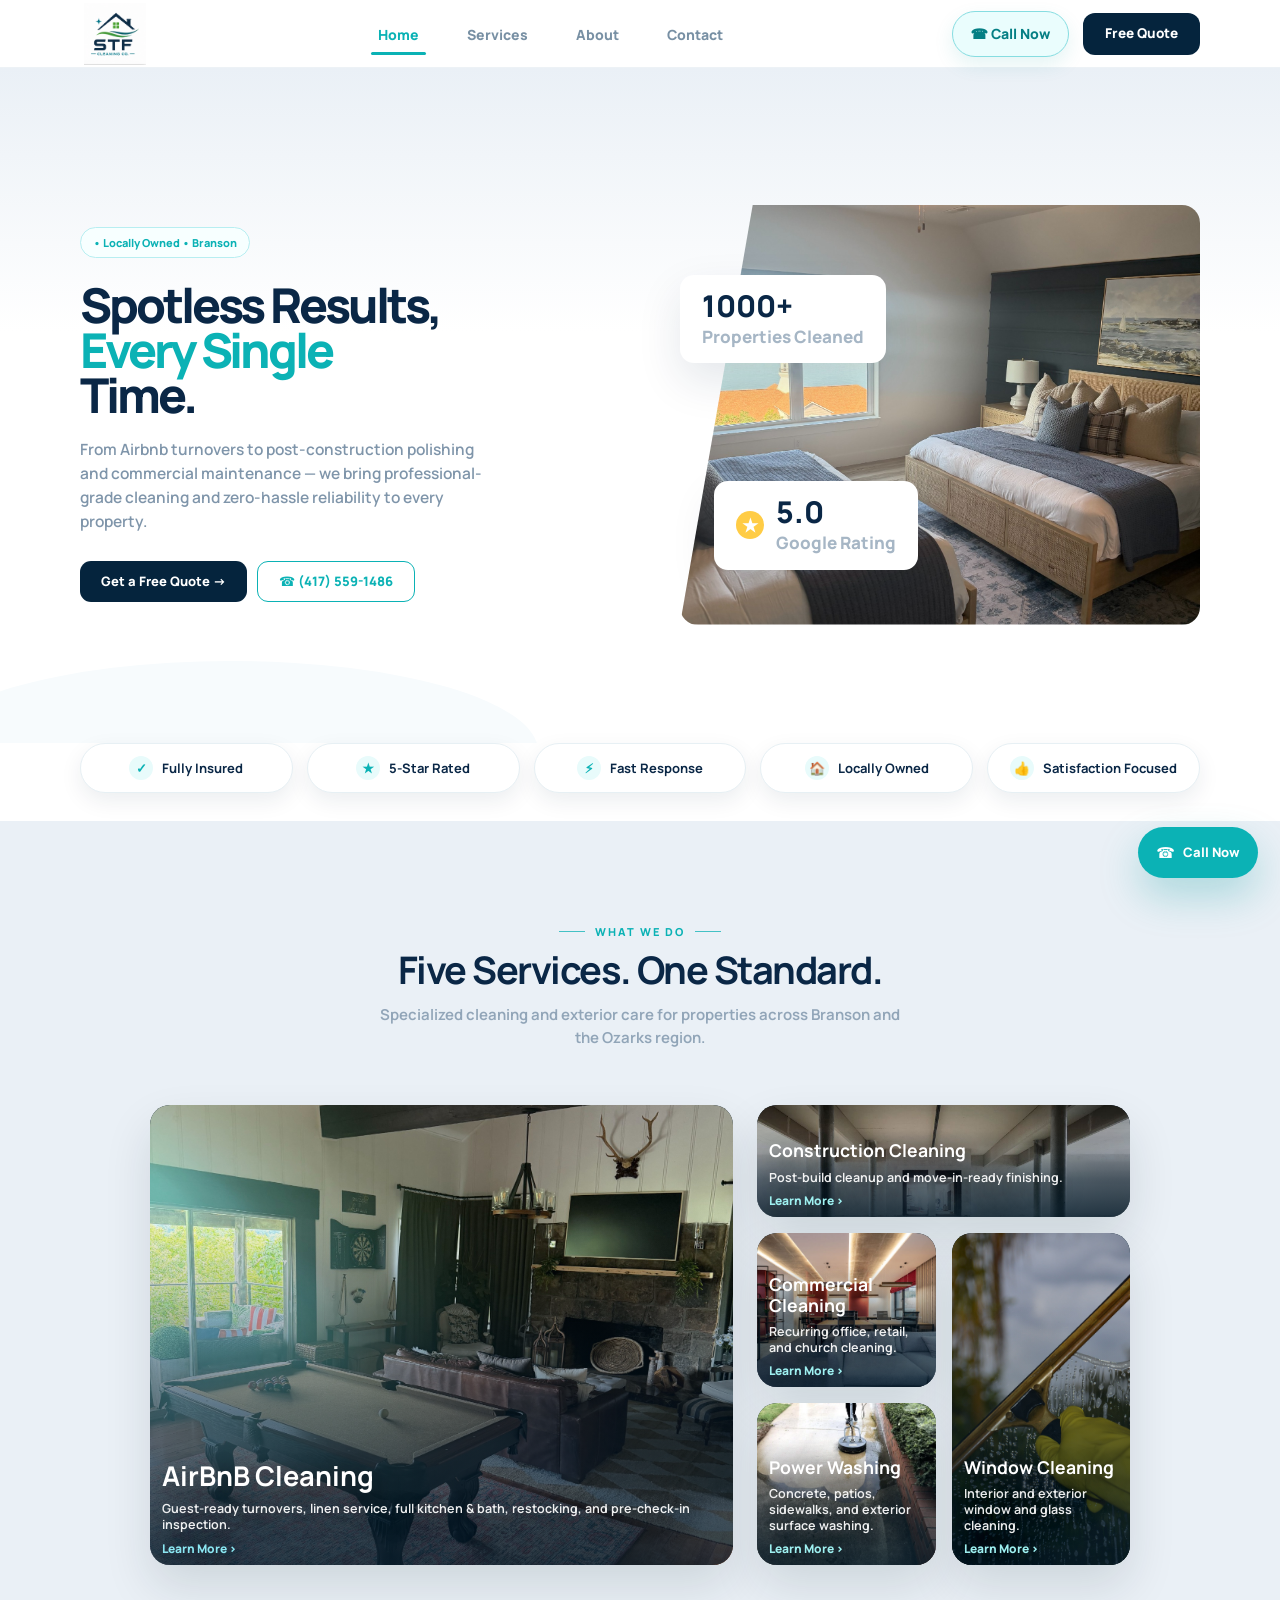
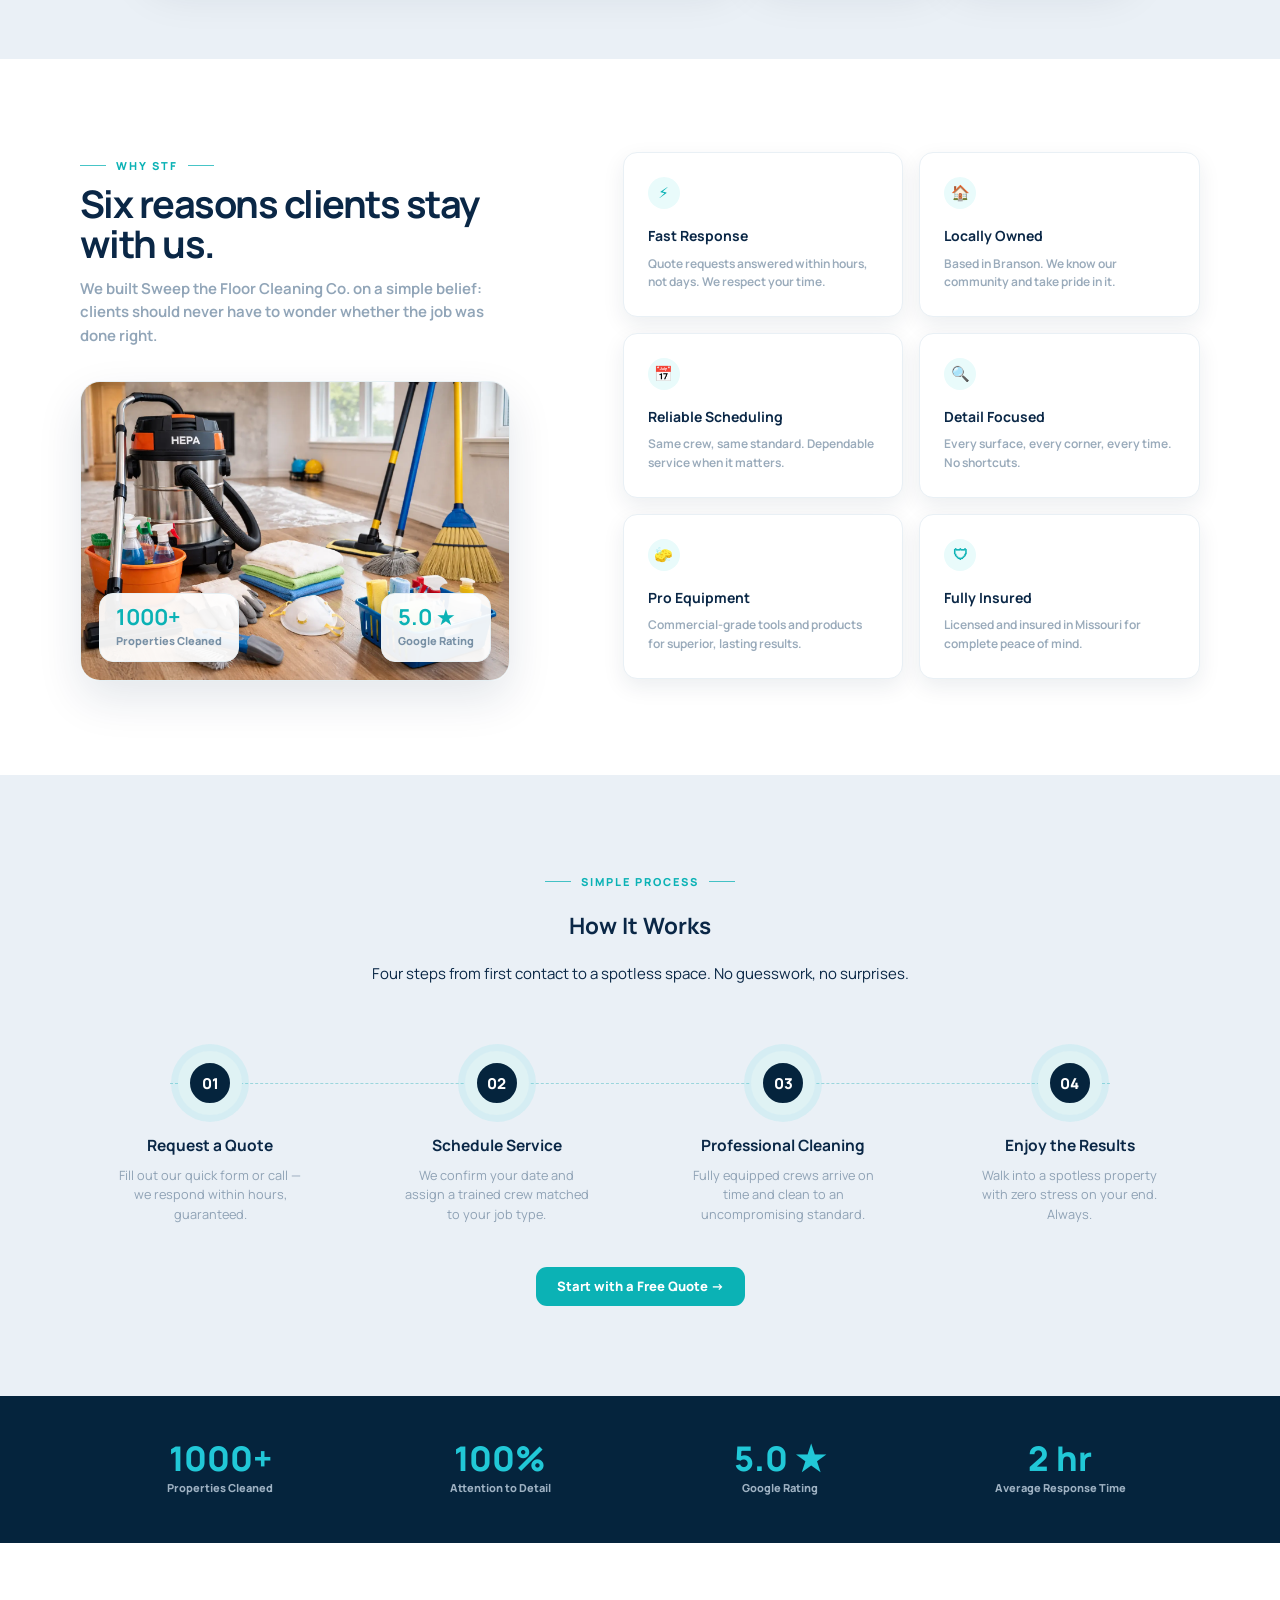
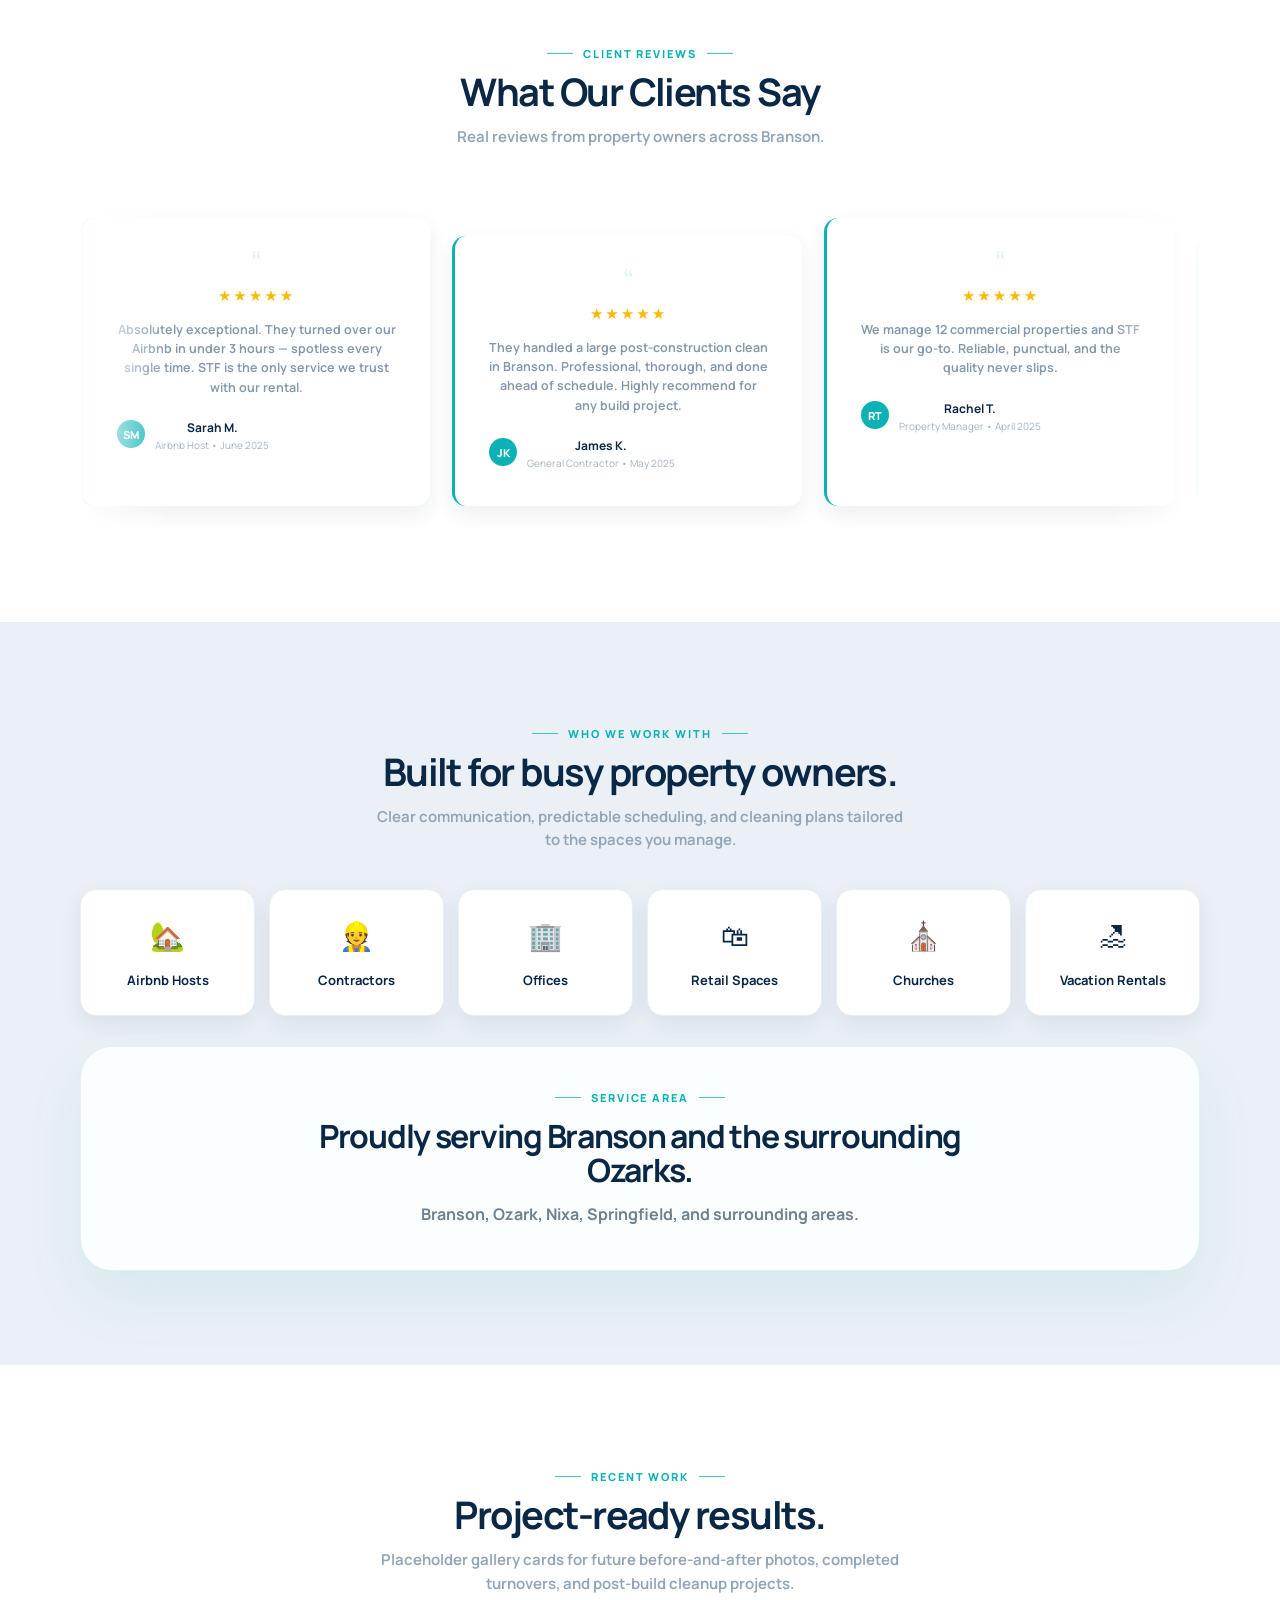
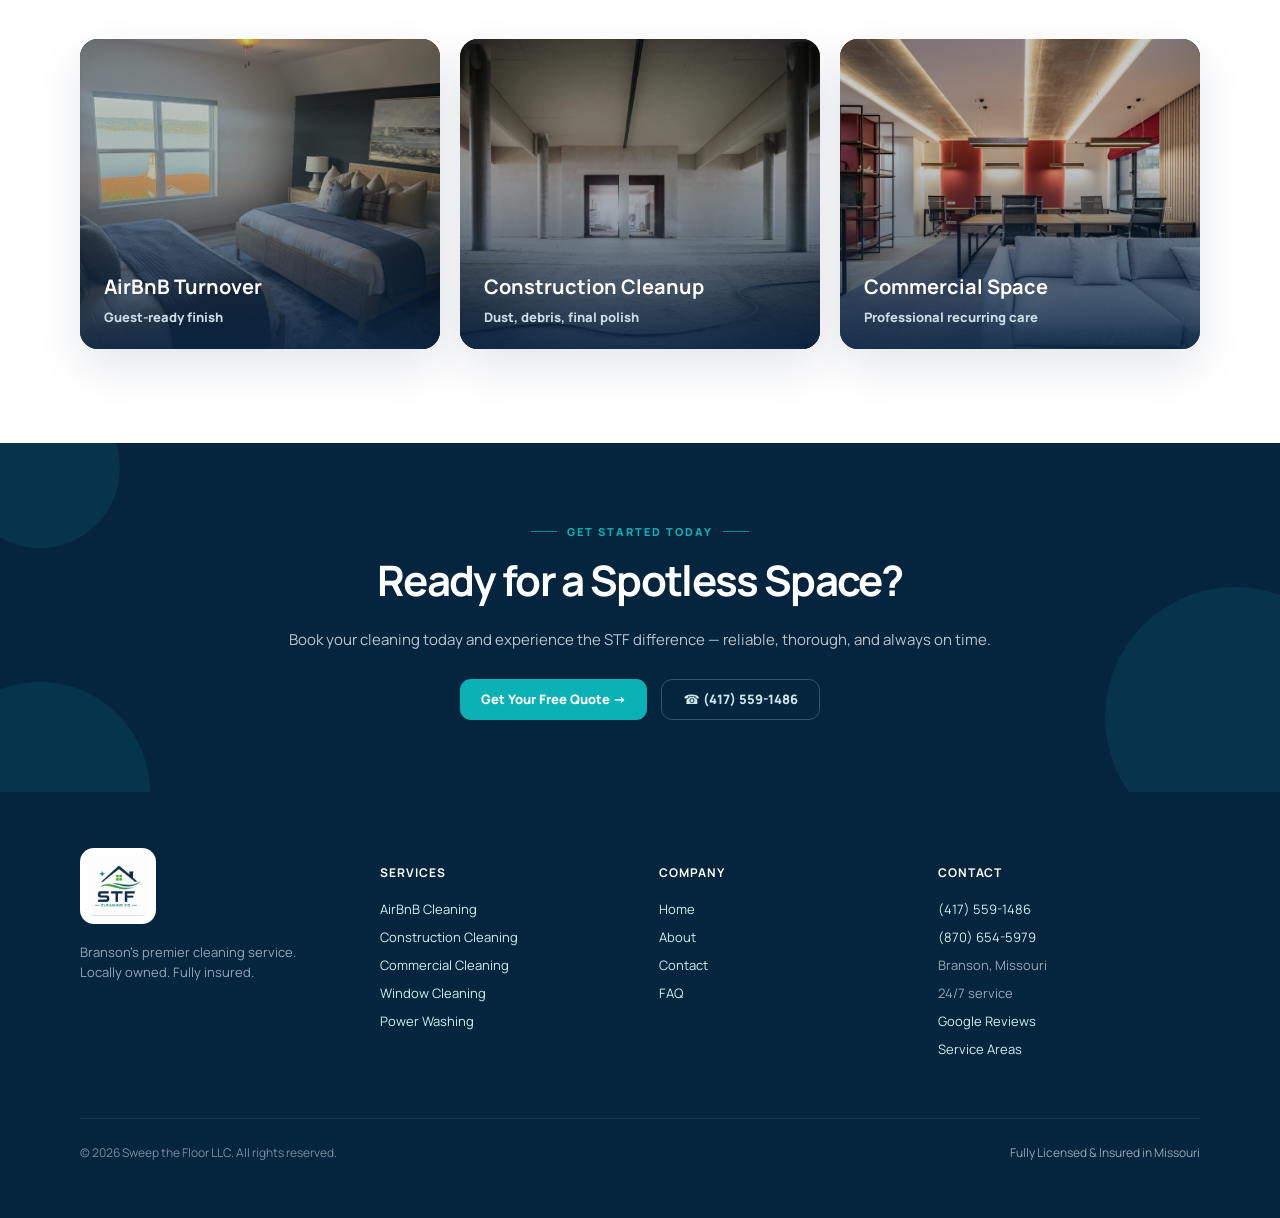
==== commit 09ad5e25: "added dark gradient to five services images, increased padding to FAQs, polished mobile layout" ====
--- a/index.html
+++ b/index.html
@@ -98,7 +98,7 @@
 
           <!-- Floating stat card -->
           <div class="float float--top">
-            500+
+            1000+
             <small>Properties Cleaned</small>
           </div>
 
@@ -198,7 +198,7 @@
               <div class="card-copy">
                 <h3>Construction Cleaning</h3>
                 <p>
-                  Post-build cleanup, debris removal, dust elimination, and move-in ready completion.
+                  Post-build cleanup and move-in-ready finishing.
                 </p>
                 <span class="learn">Learn More &rsaquo;</span>
               </div>
@@ -214,7 +214,7 @@
               <div class="card-copy">
                 <h3>Commercial Cleaning</h3>
                 <p>
-                  Recurring office, retail, and church cleaning that works around your business.
+                  Recurring office, retail, and church cleaning.
                 </p>
                 <span class="learn">Learn More &rsaquo;</span>
               </div>
@@ -230,7 +230,7 @@
               <div class="card-copy">
                 <h3>Window Cleaning</h3>
                 <p>
-                  Interior, exterior, storefront, rental, and post-construction glass detail.
+                  Interior and exterior window and glass cleaning.
                 </p>
                 <span class="learn">Learn More &rsaquo;</span>
               </div>
@@ -246,7 +246,7 @@
               <div class="card-copy">
                 <h3>Power Washing</h3>
                 <p>
-                  Concrete, patios, sidewalks, entryways, decks, and exterior surface cleaning.
+                  Concrete, patios, sidewalks, and exterior surface washing.
                 </p>
                 <span class="learn">Learn More &rsaquo;</span>
               </div>
@@ -279,7 +279,7 @@
             >
 
             <div class="photo-badge">
-              <strong>500+</strong>
+              <strong>1000+</strong>
               <span>Properties Cleaned</span>
             </div>
 
@@ -382,7 +382,7 @@
     <section class="stats">
       <div class="container stats__grid">
         <div class="stat">
-          <strong>500+</strong>
+          <strong>1000+</strong>
           <span>Properties Cleaned</span>
         </div>
 
--- a/styles.overrides.css
+++ b/styles.overrides.css
@@ -105,7 +105,7 @@
 .services-stack .card-img.small:nth-child(1) img{object-position:center 30%}
 .services-stack .card-img.small:nth-child(2) img{object-position:center 18%}
 .services-stack .card-img.small:nth-child(3) img{object-position:center center}
-.services-stack .card-img.small:nth-child(4) img{object-position:center 88%}
+.services-stack .card-img.small:nth-child(4) img{object-position:center 16%}
 
 /* Text alignment for stacked cards */
 .services-stack .card-copy{position:absolute;left:18px;right:18px;top:12px;bottom:8px;z-index:3;color:#fff;text-shadow:0 6px 18px rgba(0,0,0,.55);text-align:left;display:flex;flex-direction:column;justify-content:space-between;min-height:calc(100% - 20px)}
@@ -705,6 +705,38 @@
     padding:24px 20px;
   }
 
+  .services-page .service-info .eyebrow{
+    margin-bottom:8px;
+  }
+
+  .services-page .service-info h2{
+    font-size:46px;
+    line-height:1.02;
+    margin:8px 0 12px;
+  }
+
+  .services-page .service-info p{
+    font-size:15px;
+    line-height:1.56;
+    margin:0;
+  }
+
+  .services-page .service-info .checks{
+    margin:16px 0 20px;
+    gap:0;
+  }
+
+  .services-page .service-info .checks li{
+    margin:9px 0;
+    line-height:1.42;
+    padding-left:24px;
+  }
+
+  .services-page .service-info .btn{
+    padding:12px 18px;
+    font-size:14px;
+  }
+
   /* About page: place portrait image below the Built on Trust story block. */
   .about-page .about-story .story{
     order:1;
@@ -781,6 +813,31 @@
   .services-page .service-row .service-info,
   .services-page .service-row.reverse .service-info{
     padding:20px 16px;
+  }
+
+  .services-page .service-info h2{
+    font-size:40px;
+    margin:6px 0 10px;
+  }
+
+  .services-page .service-info p{
+    font-size:14.5px;
+    line-height:1.5;
+  }
+
+  .services-page .service-info .checks{
+    margin:14px 0 18px;
+  }
+
+  .services-page .service-info .checks li{
+    margin:8px 0;
+    line-height:1.36;
+    padding-left:22px;
+  }
+
+  .services-page .service-info .btn{
+    padding:11px 16px;
+    font-size:13px;
   }
 }
 
@@ -1049,3 +1106,486 @@
   }
 }
 
+/* Final readability pass: FAQ spacing + stronger service-card text contrast. */
+.faq-item.open .faq-a{
+  padding:8px 32px 72px;
+  max-height:760px;
+}
+
+.services-grid--five .card-img::after{
+  background:linear-gradient(180deg,rgba(3,25,40,.08) 0%,rgba(3,25,40,.78) 58%,rgba(3,25,40,.94) 100%);
+  opacity:1;
+}
+
+@media(max-width:800px){
+  .faq-item.open .faq-a{
+    padding:8px 24px 64px;
+    max-height:820px;
+  }
+
+  .services-grid--five .card-img::after{
+    background:linear-gradient(180deg,rgba(3,25,40,.14) 0%,rgba(3,25,40,.82) 56%,rgba(3,25,40,.96) 100%);
+  }
+}
+
+/* Final tune-up: stronger service text contrast and larger hero stat-box text. */
+.services-grid--five .card-img::after{
+  background:linear-gradient(180deg,rgba(3,25,40,.28) 0%,rgba(3,25,40,.93) 46%,rgba(3,25,40,.995) 100%)!important;
+  opacity:1!important;
+}
+
+.hero .star{
+  display:flex;
+  align-items:center;
+  justify-content:center;
+  font-size:0;
+  line-height:1;
+}
+
+.hero .star::before{
+  content:"\2605";
+  font-size:18px;
+  line-height:1;
+}
+
+.services-grid--five .card-copy{
+  isolation:isolate;
+  z-index:4;
+  text-shadow:0 8px 24px rgba(0,0,0,.75)!important;
+}
+
+.services-grid--five .card-copy::before{
+  content:"";
+  position:absolute;
+  left:-10px;
+  right:-10px;
+  top:-8px;
+  bottom:-8px;
+  border-radius:12px;
+  background:rgba(2,16,28,.56);
+  z-index:-1;
+}
+
+.services-grid--five .card-copy h3,
+.services-grid--five .card-copy p,
+.services-grid--five .card-copy .learn{
+  text-shadow:0 8px 24px rgba(0,0,0,.75)!important;
+}
+
+.hero .float{
+  font-size:30px;
+  line-height:1;
+  padding:16px 22px;
+}
+
+.hero .float small{
+  font-size:17px;
+  line-height:1.2;
+  margin-top:6px;
+}
+
+@media(max-width:800px){
+  .services-grid--five .card-img::after{
+    background:linear-gradient(180deg,rgba(3,25,40,.34) 0%,rgba(3,25,40,.95) 44%,rgba(3,25,40,1) 100%)!important;
+  }
+
+  .services-grid--five .card-copy::before{
+    background:rgba(2,16,28,.62);
+  }
+
+  .hero .float{
+    font-size:34px;
+    padding:14px 18px;
+  }
+
+  .hero .float small{
+    font-size:19px;
+  }
+}
+
+@media(max-width:480px){
+  .hero .float{
+    font-size:28px;
+    padding:12px 14px;
+  }
+
+  .hero .float small{
+    font-size:16px;
+  }
+}
+
+/* Final services-card layout: use top/bottom text bands instead of full-image fills. */
+.services-grid--five .card-img::after{
+  content:"";
+  position:absolute;
+  inset:0;
+  background:linear-gradient(to top,rgba(3,25,40,.82) 0%,rgba(3,25,40,.56) 34%,rgba(3,25,40,.2) 58%,rgba(3,25,40,0) 78%)!important;
+  opacity:1!important;
+  z-index:2;
+  pointer-events:none;
+}
+
+.services-grid--five .card-copy::before{
+  content:none!important;
+}
+
+.services-grid--five .card-copy{
+  isolation:auto!important;
+  z-index:4;
+  border-radius:0;
+  padding:10px 12px;
+  background:transparent!important;
+  left:0!important;
+  right:0!important;
+  bottom:0!important;
+}
+
+.services-grid--five .card-copy h3{
+  margin:0 0 5px!important;
+  line-height:1.15!important;
+}
+
+.services-grid--five .card-copy p{
+  margin:0 0 5px!important;
+  line-height:1.28!important;
+  display:block!important;
+  overflow:visible!important;
+  max-height:none!important;
+  -webkit-line-clamp:unset!important;
+  line-clamp:unset!important;
+  -webkit-box-orient:initial!important;
+}
+
+.services-grid--five .card-copy .learn{
+  line-height:1!important;
+}
+
+.services-grid--five .card-img.big .card-copy{
+  top:auto!important;
+  bottom:0!important;
+  left:0!important;
+  right:0!important;
+  display:flex;
+  flex-direction:column;
+  gap:5px;
+  justify-content:flex-start!important;
+}
+
+.services-grid--five .services-stack .card-copy{
+  top:auto!important;
+  bottom:0!important;
+  left:0!important;
+  right:0!important;
+  min-height:auto!important;
+  display:flex;
+  flex-direction:column;
+  gap:4px;
+  justify-content:flex-start!important;
+}
+
+.services-grid--five .services-stack .card-copy .learn,
+.services-grid--five .card-img.big .card-copy .learn{
+  margin-top:0!important;
+}
+
+@media(max-width:800px){
+  .services-grid--five .card-img::after{
+    background:linear-gradient(to top,rgba(3,25,40,.88) 0%,rgba(3,25,40,.64) 36%,rgba(3,25,40,.24) 60%,rgba(3,25,40,0) 80%)!important;
+  }
+
+  .services-grid--five .card-copy{
+    padding:9px 10px;
+    background:transparent!important;
+  }
+
+  .services-grid--five .card-copy h3{
+    margin:0 0 4px!important;
+    line-height:1.12!important;
+  }
+
+  .services-grid--five .card-copy p{
+    margin:0 0 4px!important;
+    line-height:1.22!important;
+  }
+}
+
+/* Final mobile compact pass: smaller hero stat boxes + shorter card image heights. */
+@media(max-width:800px){
+  .hero .float{
+    font-size:24px!important;
+    padding:10px 12px!important;
+    border-radius:12px!important;
+  }
+
+  .hero .float small{
+    font-size:13px!important;
+    line-height:1.15!important;
+    margin-top:4px!important;
+  }
+
+  .services-grid .card-img.big{
+    height:205px!important;
+    min-height:185px!important;
+  }
+
+  .services-grid--five .card-img.small,
+  .services-grid--five .services-stack .card-img.small{
+    height:205px!important;
+    min-height:185px!important;
+  }
+
+  .gallery-grid article{
+    height:220px!important;
+  }
+}
+
+@media(max-width:480px){
+  .hero .float{
+    font-size:20px!important;
+    padding:8px 10px!important;
+  }
+
+  .hero .float small{
+    font-size:11px!important;
+  }
+
+  .services-grid .card-img.big{
+    height:180px!important;
+    min-height:165px!important;
+  }
+
+  .services-grid--five .card-img.small,
+  .services-grid--five .services-stack .card-img.small{
+    height:180px!important;
+    min-height:165px!important;
+  }
+
+  .gallery-grid article{
+    height:190px!important;
+  }
+}
+
+/* Final mobile FAQ spacing pass: add more internal padding in dropdown cards. */
+@media(max-width:800px){
+  .faq-item{
+    border-radius:14px;
+  }
+
+  .faq-q{
+    padding:20px 24px!important;
+  }
+
+  .faq-item.open .faq-a{
+    padding:6px 24px 88px!important;
+  }
+}
+
+@media(max-width:480px){
+  .faq-q{
+    padding:18px 22px!important;
+  }
+
+  .faq-item.open .faq-a{
+    padding:4px 22px 78px!important;
+  }
+}
+
+/* About page mobile redesign: intentional section rhythm and card-based story flow. */
+@media(max-width:800px){
+  .about-page .page-hero--dark{
+    padding:30px 0 26px;
+  }
+
+  .about-page .page-hero--dark h1{
+    font-size:32px;
+    margin:6px 0 6px;
+    line-height:1.02;
+  }
+
+  .about-page .page-hero--dark p{
+    font-size:15px;
+    line-height:1.5;
+    max-width:32rem;
+  }
+
+  .about-page .about-story{
+    grid-template-columns:1fr!important;
+    gap:14px;
+    padding:24px 0 18px;
+  }
+
+  .about-page .about-story .portrait{
+    order:1;
+    margin-top:0;
+    width:100%;
+    border:0;
+    border-radius:18px;
+    overflow:hidden;
+    aspect-ratio:16/10;
+    box-shadow:0 14px 30px rgba(9,38,69,.14);
+  }
+
+  .about-page .about-story .story{
+    order:2;
+    background:#fff;
+    border:1px solid #e5edf3;
+    border-radius:18px;
+    box-shadow:var(--shadow-sm);
+    padding:18px 16px;
+  }
+
+  .about-page .story h2{
+    font-size:34px;
+    line-height:1.02;
+    margin:8px 0 10px;
+  }
+
+  .about-page .story p{
+    font-size:15px;
+    line-height:1.58;
+    margin:0 0 12px;
+  }
+
+  .about-page .story-stats{
+    margin-top:14px;
+    display:grid;
+    grid-template-columns:repeat(3,minmax(0,1fr));
+    gap:8px;
+    background:#f5f9fc;
+    border:1px solid #e6eef4;
+    border-radius:14px;
+    padding:10px 8px;
+  }
+
+  .about-page .story-stats div{
+    text-align:center;
+  }
+
+  .about-page .story-stats strong{
+    font-size:28px;
+    line-height:1;
+  }
+
+  .about-page .story-stats small{
+    display:block;
+    font-size:11.5px;
+    line-height:1.35;
+    margin-top:4px;
+  }
+
+  .about-page .mission{
+    padding:42px 0;
+  }
+
+  .about-page .mission h2{
+    font-size:24px;
+    line-height:1.35;
+    max-width:34rem;
+  }
+
+  .about-page .values{
+    padding:44px 0;
+  }
+
+  .about-page .values-grid{
+    grid-template-columns:1fr;
+    gap:12px;
+    margin-top:18px;
+  }
+
+  .about-page .value{
+    text-align:left;
+    align-items:flex-start;
+    justify-content:flex-start;
+    min-height:auto;
+    padding:18px 14px;
+  }
+
+  .about-page .value .mini{
+    margin:0 0 10px;
+  }
+
+  .about-page .value h3{
+    margin:0 0 8px;
+    font-size:18px;
+  }
+
+  .about-page .value p{
+    margin:0;
+    max-width:none;
+    font-size:14px;
+    line-height:1.5;
+  }
+
+  .about-page .stats{
+    padding:22px 0;
+  }
+
+  .about-page .stats__grid{
+    gap:12px 10px;
+  }
+
+  .about-page .review-track .review{
+    width:260px;
+    flex-basis:260px;
+  }
+}
+
+@media(max-width:480px){
+  .about-page .page-hero--dark{
+    padding:26px 0 22px;
+  }
+
+  .about-page .page-hero--dark h1{
+    font-size:28px;
+  }
+
+  .about-page .page-hero--dark p{
+    font-size:14px;
+  }
+
+  .about-page .about-story{
+    gap:12px;
+    padding:20px 0 14px;
+  }
+
+  .about-page .about-story .story{
+    padding:16px 14px;
+  }
+
+  .about-page .story h2{
+    font-size:30px;
+  }
+
+  .about-page .story p{
+    font-size:14px;
+    line-height:1.5;
+    margin:0 0 10px;
+  }
+
+  .about-page .story-stats{
+    gap:6px;
+    padding:8px 6px;
+  }
+
+  .about-page .story-stats strong{
+    font-size:24px;
+  }
+
+  .about-page .story-stats small{
+    font-size:10.5px;
+  }
+
+  .about-page .mission h2{
+    font-size:22px;
+  }
+
+  .about-page .values{
+    padding:38px 0;
+  }
+
+  .about-page .value{
+    padding:16px 12px;
+  }
+}
+
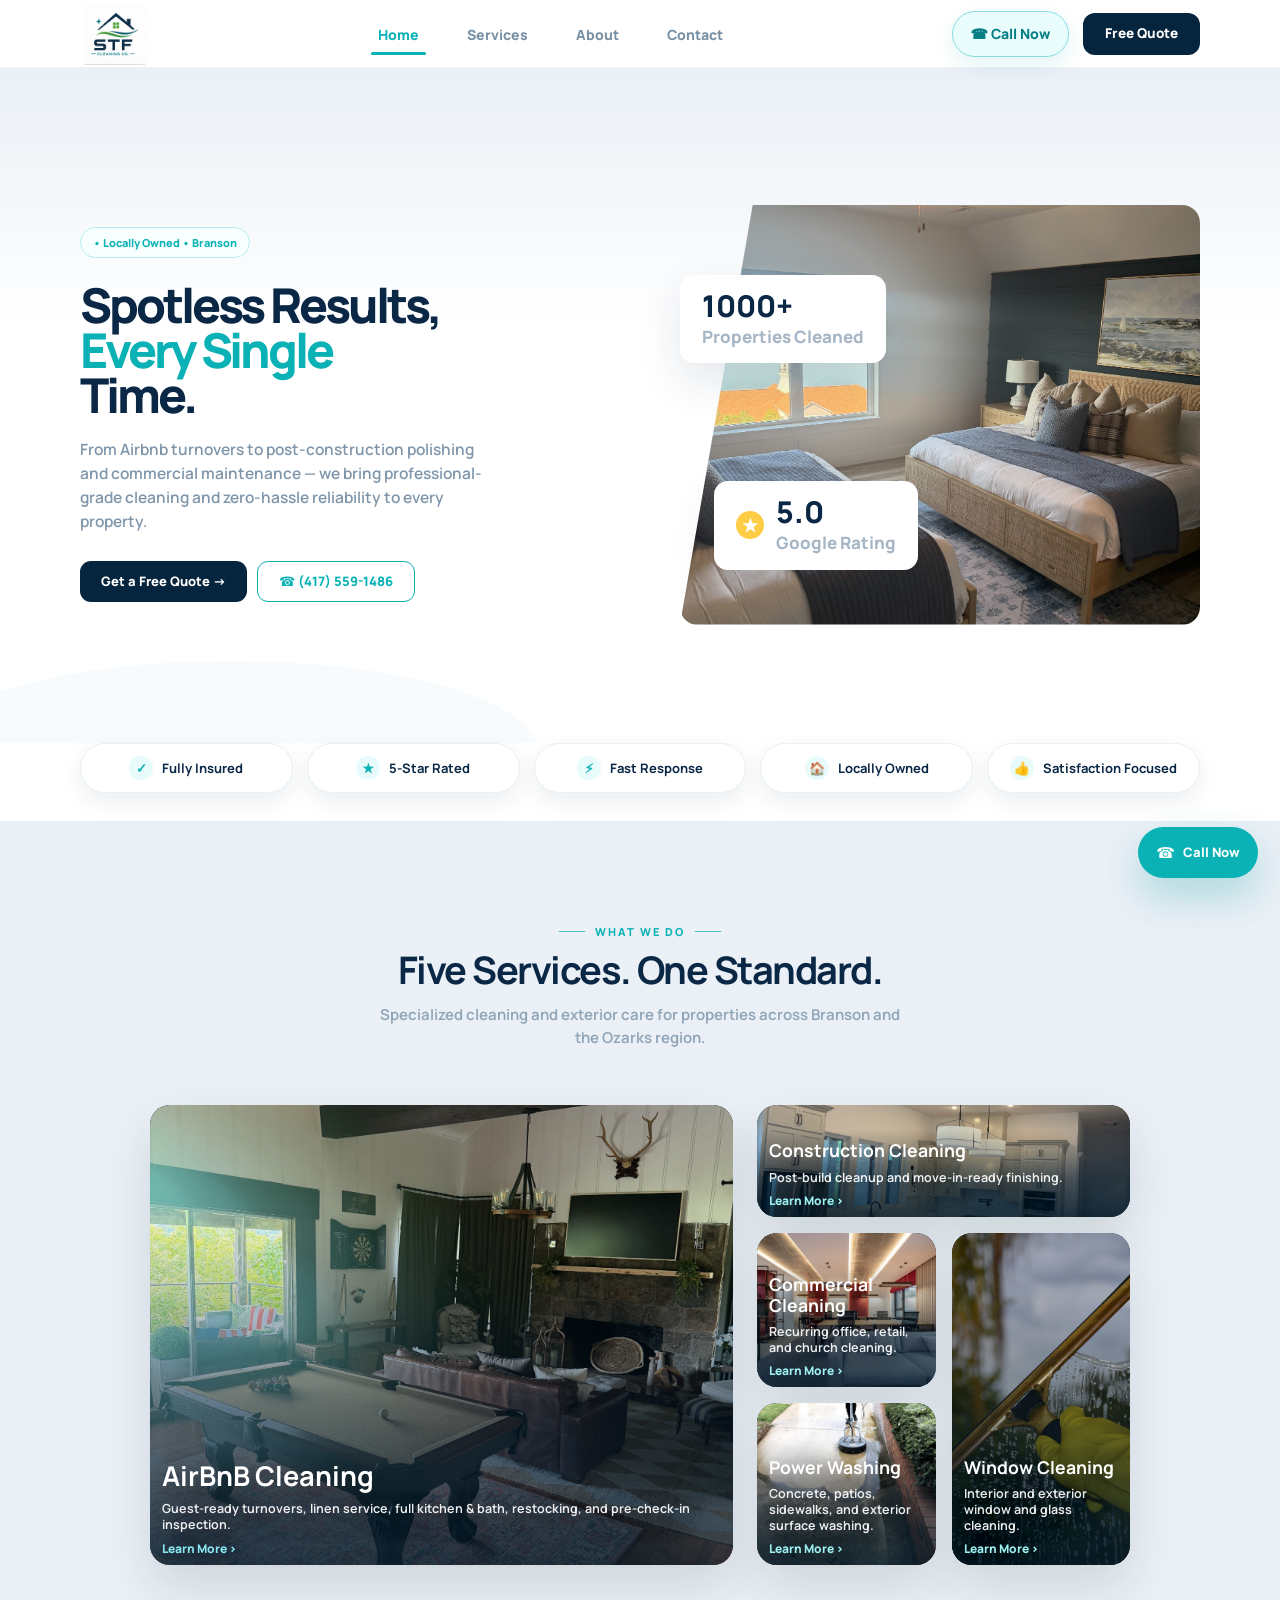
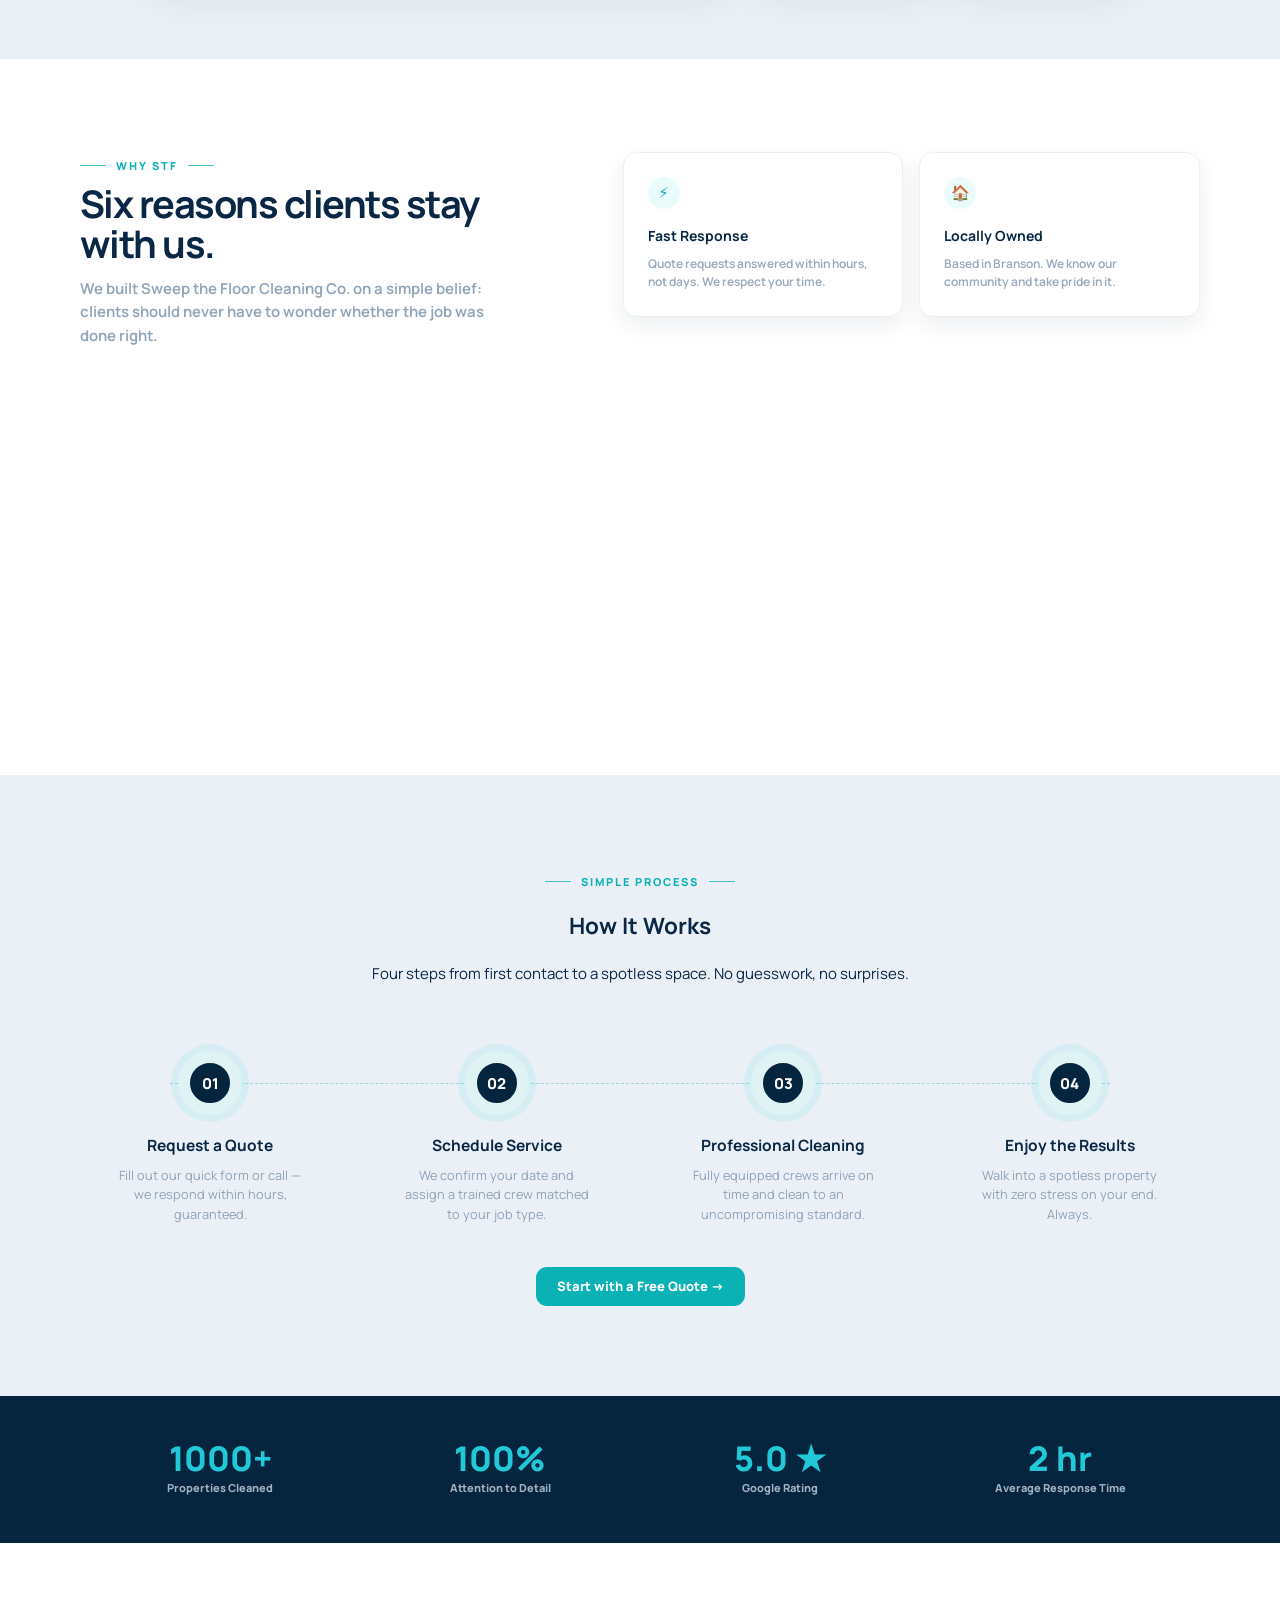
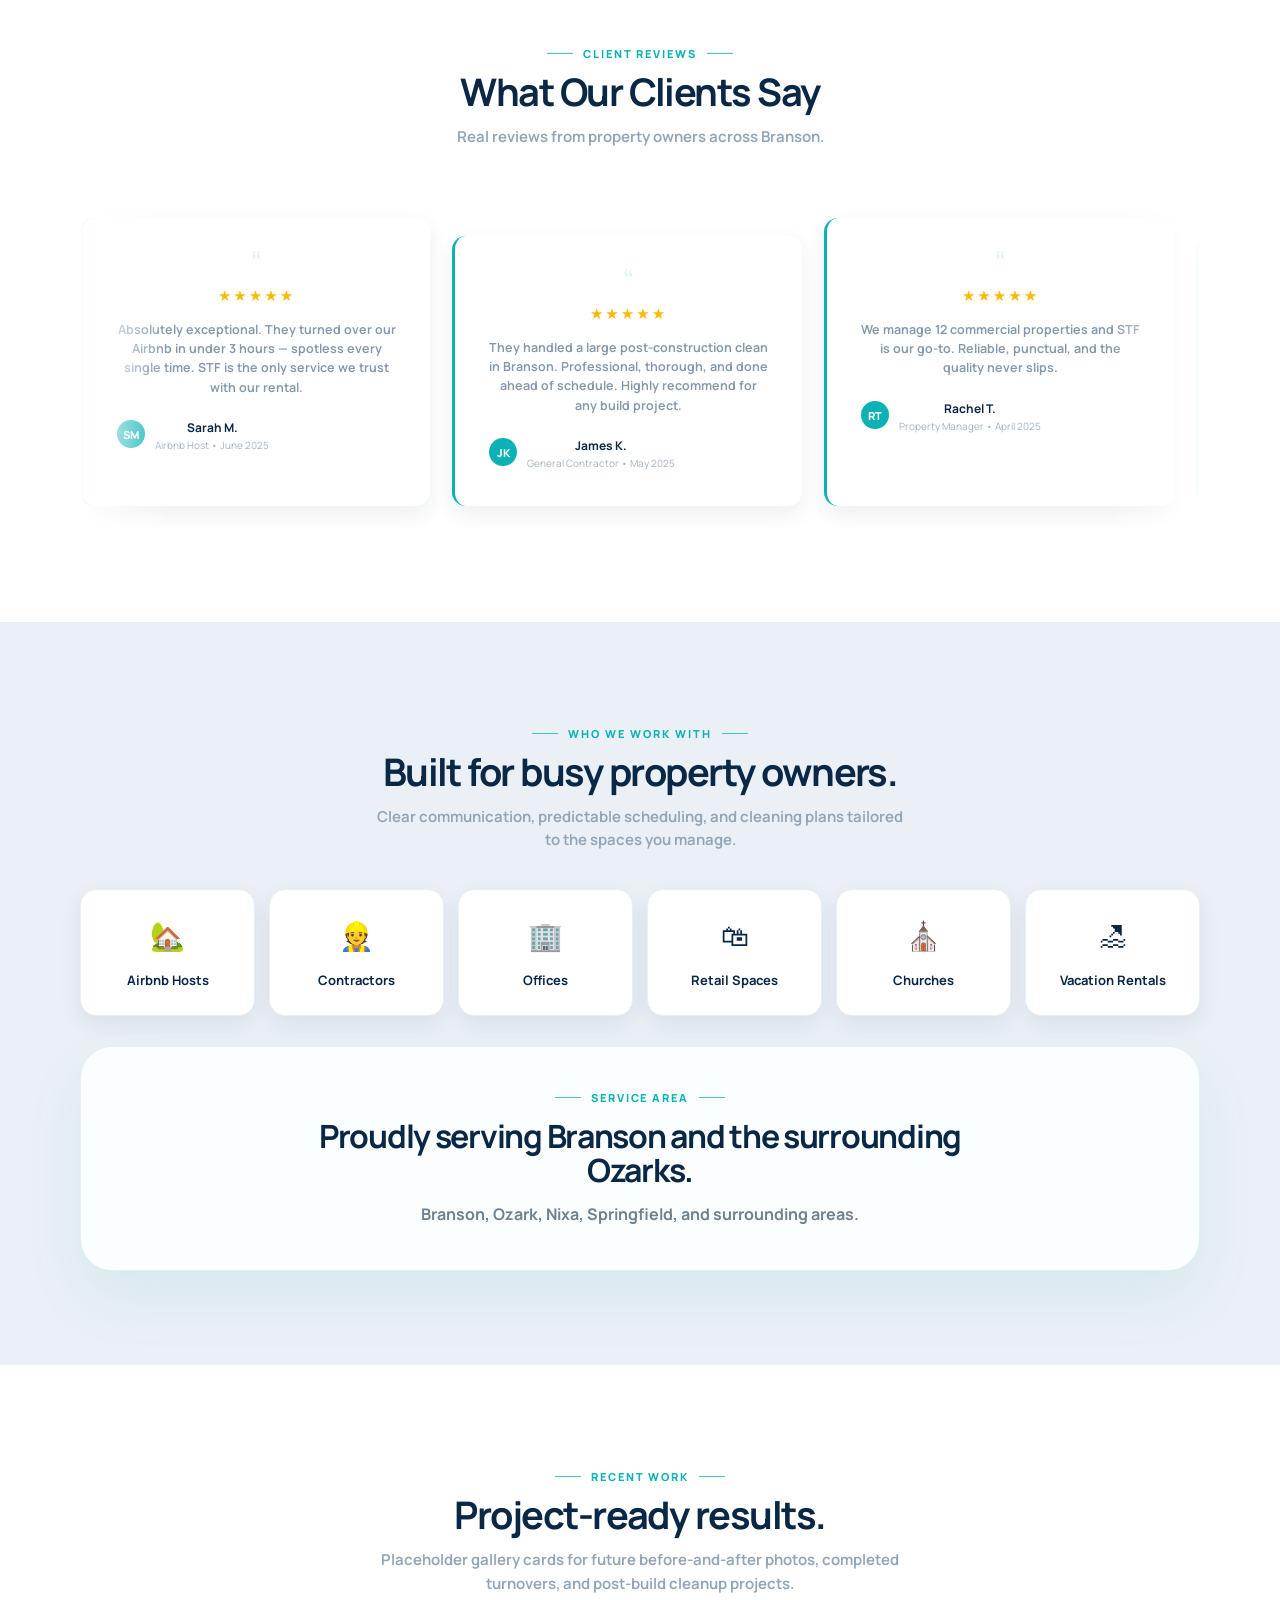
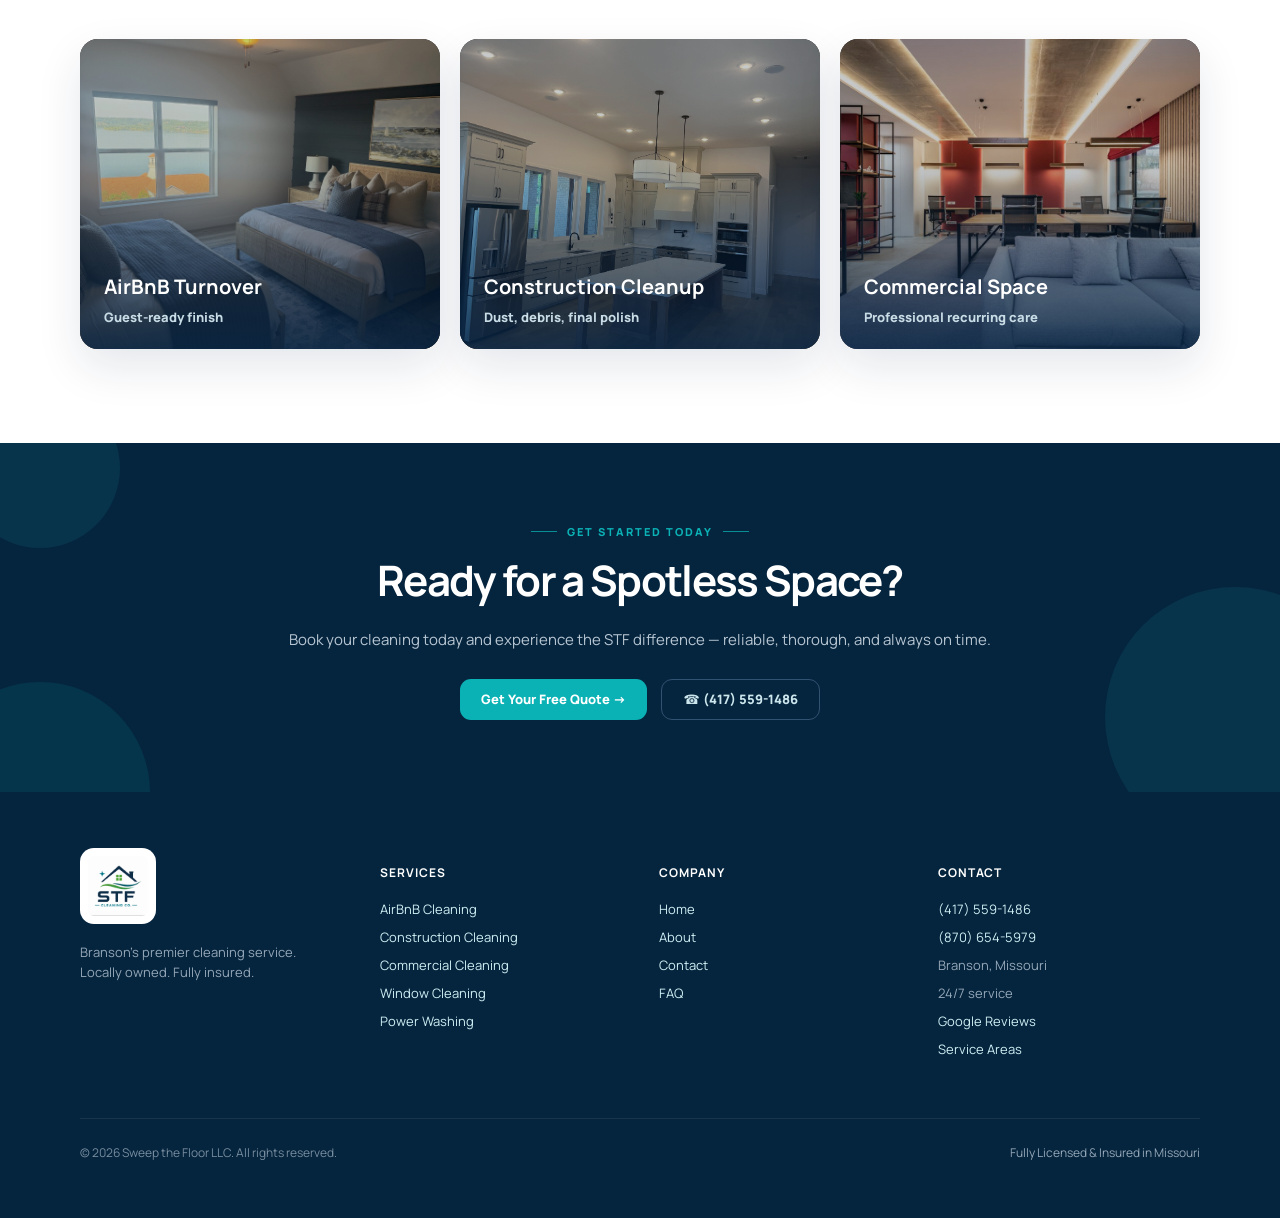
==== commit 1321b622: "update" ====
--- a/index.html
+++ b/index.html
@@ -191,7 +191,7 @@
             <!-- Construction cleaning -->
             <a class="card-img small" href="services.html#construction" data-reveal>
               <img
-                src="assets/construction_cleanup_stock.jpg"
+                src="assets/constructionkitchen.jpeg"
                 alt="Modern interior under construction, ready for post-build cleanup"
               >
 
@@ -699,7 +699,7 @@
 
           <article data-reveal>
             <img
-              src="assets/construction_cleanup_stock.jpg"
+              src="assets/constructionkitchen.jpeg"
               alt="Interior renovation area ready for final construction cleanup"
             >
             <div>
--- a/styles.overrides.css
+++ b/styles.overrides.css
@@ -102,10 +102,17 @@
 .services-stack .card-img.small:nth-child(4){grid-column:1;grid-row:3}
 
 /* Per-card framing tweaks so small stacked cards preserve subject framing */
-.services-stack .card-img.small:nth-child(1) img{object-position:center 30%}
+.services-stack .card-img.small:nth-child(1) img{object-position:center center}
 .services-stack .card-img.small:nth-child(2) img{object-position:center 18%}
 .services-stack .card-img.small:nth-child(3) img{object-position:center center}
-.services-stack .card-img.small:nth-child(4) img{object-position:center 16%}
+.services-stack .card-img.small:nth-child(4) img{object-position:center 12%}
+
+/* Construction service photo: enforce a tighter center crop with equal top/bottom trim. */
+section#construction.service-row .photo{position:relative;overflow:hidden;border:0;outline:0;box-shadow:none}
+section#construction.service-row .photo img{position:absolute;left:0;top:50%;width:100%;height:160%;max-width:none;object-fit:cover;object-position:center center;transform:translateY(-50%);border:0;outline:0;box-shadow:none;display:block}
+
+/* Power washing image: show slightly more top detail to trim a bit from the bottom. */
+section#powerwashing.service-row .photo img{object-position:center 42%}
 
 /* Text alignment for stacked cards */
 .services-stack .card-copy{position:absolute;left:18px;right:18px;top:12px;bottom:8px;z-index:3;color:#fff;text-shadow:0 6px 18px rgba(0,0,0,.55);text-align:left;display:flex;flex-direction:column;justify-content:space-between;min-height:calc(100% - 20px)}
@@ -141,6 +148,11 @@
 .card-copy .learn{color:#8be7f2}
 .card-img.small{background:#031a2a}
 .card-img.big{background:#031a2a}
+
+/* Apply the same dark image overlay treatment to the homepage cleaning-supplies block. */
+.why-photo::after{content:"";position:absolute;inset:0;background:linear-gradient(180deg,rgba(3,25,40,0) 0%,rgba(3,25,40,.6) 100%);opacity:.95;pointer-events:none;z-index:2}
+.why-photo img{position:relative;z-index:1}
+.why-photo .photo-badge{z-index:3}
 
 /* Contact form grid: main form + right side cards */
 .contact-grid{display:grid;grid-template-columns:1fr 340px;gap:28px;align-items:start}
@@ -416,13 +428,18 @@
     border-radius:10px;
     color:var(--ink);
     font-weight:900;
-    transition:background .18s ease,color .18s ease,transform .18s ease;
-  }
-
-  .nav-mobile__panel a:hover{
-    background:#eefafb;
+    border:1px solid transparent;
+    transition:background .18s ease,color .18s ease,transform .18s ease,border-color .18s ease,box-shadow .18s ease;
+  }
+
+  .nav-mobile__panel a:hover,
+  .nav-mobile__panel a:focus-visible{
+    background:linear-gradient(180deg,#f4fdfe 0%,#e9f8fb 100%);
     color:var(--teal);
+    border-color:rgba(11,155,159,.25);
+    box-shadow:0 8px 16px rgba(9,38,69,.08);
     transform:translateX(2px);
+    outline:none;
   }
 
   .nav-mobile[open] .nav-mobile__panel{
@@ -1589,3 +1606,150 @@
   }
 }
 
+/* Final hero mobile alignment pass: single-column flow with centered visual and balanced CTAs. */
+@media(max-width:800px){
+  .hero{
+    padding:24px 0 16px!important;
+  }
+
+  .hero__grid{
+    grid-template-columns:1fr!important;
+    gap:14px!important;
+    min-height:auto!important;
+    align-items:start!important;
+    justify-items:stretch!important;
+    text-align:left!important;
+  }
+
+  .hero__grid > div:first-child{
+    order:1;
+    max-width:none!important;
+    margin:0!important;
+  }
+
+  .hero .lead{
+    max-width:none!important;
+  }
+
+  .hero__visual{
+    order:2;
+    width:100%;
+    margin:0!important;
+    display:flex!important;
+    justify-content:center!important;
+    align-items:center!important;
+  }
+
+  .hero__image{
+    width:100%!important;
+    max-width:420px!important;
+    height:250px!important;
+    border-radius:18px!important;
+    clip-path:none!important;
+  }
+
+  .hero__cta--mobile{
+    order:3;
+    width:100%;
+    display:flex!important;
+    justify-content:center;
+    align-items:center;
+    gap:10px;
+    flex-wrap:wrap;
+    margin-top:4px!important;
+  }
+
+  .hero__cta--mobile .btn{
+    flex:1 1 165px;
+    min-width:150px;
+    max-width:220px;
+  }
+
+  .float--top{
+    left:12px!important;
+    top:12px!important;
+  }
+
+  .float--rating{
+    left:12px!important;
+    bottom:12px!important;
+  }
+}
+
+@media(max-width:480px){
+  .hero h1{
+    font-size:29px!important;
+    line-height:1.08!important;
+  }
+
+  .hero__image{
+    height:220px!important;
+    max-width:360px!important;
+  }
+
+  .hero__cta--mobile .btn{
+    flex:1 1 100%;
+    max-width:none;
+  }
+}
+
+/* Final mobile polish pass: improve rhythm, touch comfort, and visual consistency. */
+@media(max-width:800px){
+  body{
+    overflow-x:hidden;
+  }
+
+  .container{
+    width:min(var(--max),calc(100% - 18px));
+  }
+
+  .hero .lead{
+    font-size:14.75px!important;
+    line-height:1.58!important;
+  }
+
+  .hero__cta--mobile .btn,
+  .nav__right .btn,
+  .phone,
+  .nav-mobile > summary,
+  .nav-mobile__panel a{
+    min-height:44px;
+  }
+
+  .phone{
+    display:inline-flex!important;
+    align-items:center;
+    justify-content:center;
+    line-height:1.1;
+    text-align:center;
+  }
+
+  .trust-grid div,
+  .audience-grid div,
+  .feature,
+  .value,
+  .stats__grid > div,
+  .gallery-grid article,
+  .step{
+    border-radius:16px!important;
+  }
+
+  .section h2{
+    letter-spacing:-.03em;
+  }
+}
+
+@media(max-width:480px){
+  .container{
+    width:min(var(--max),calc(100% - 14px));
+  }
+
+  .hero .lead{
+    font-size:14px!important;
+  }
+
+  .hero__cta--mobile{
+    gap:9px!important;
+  }
+}
+
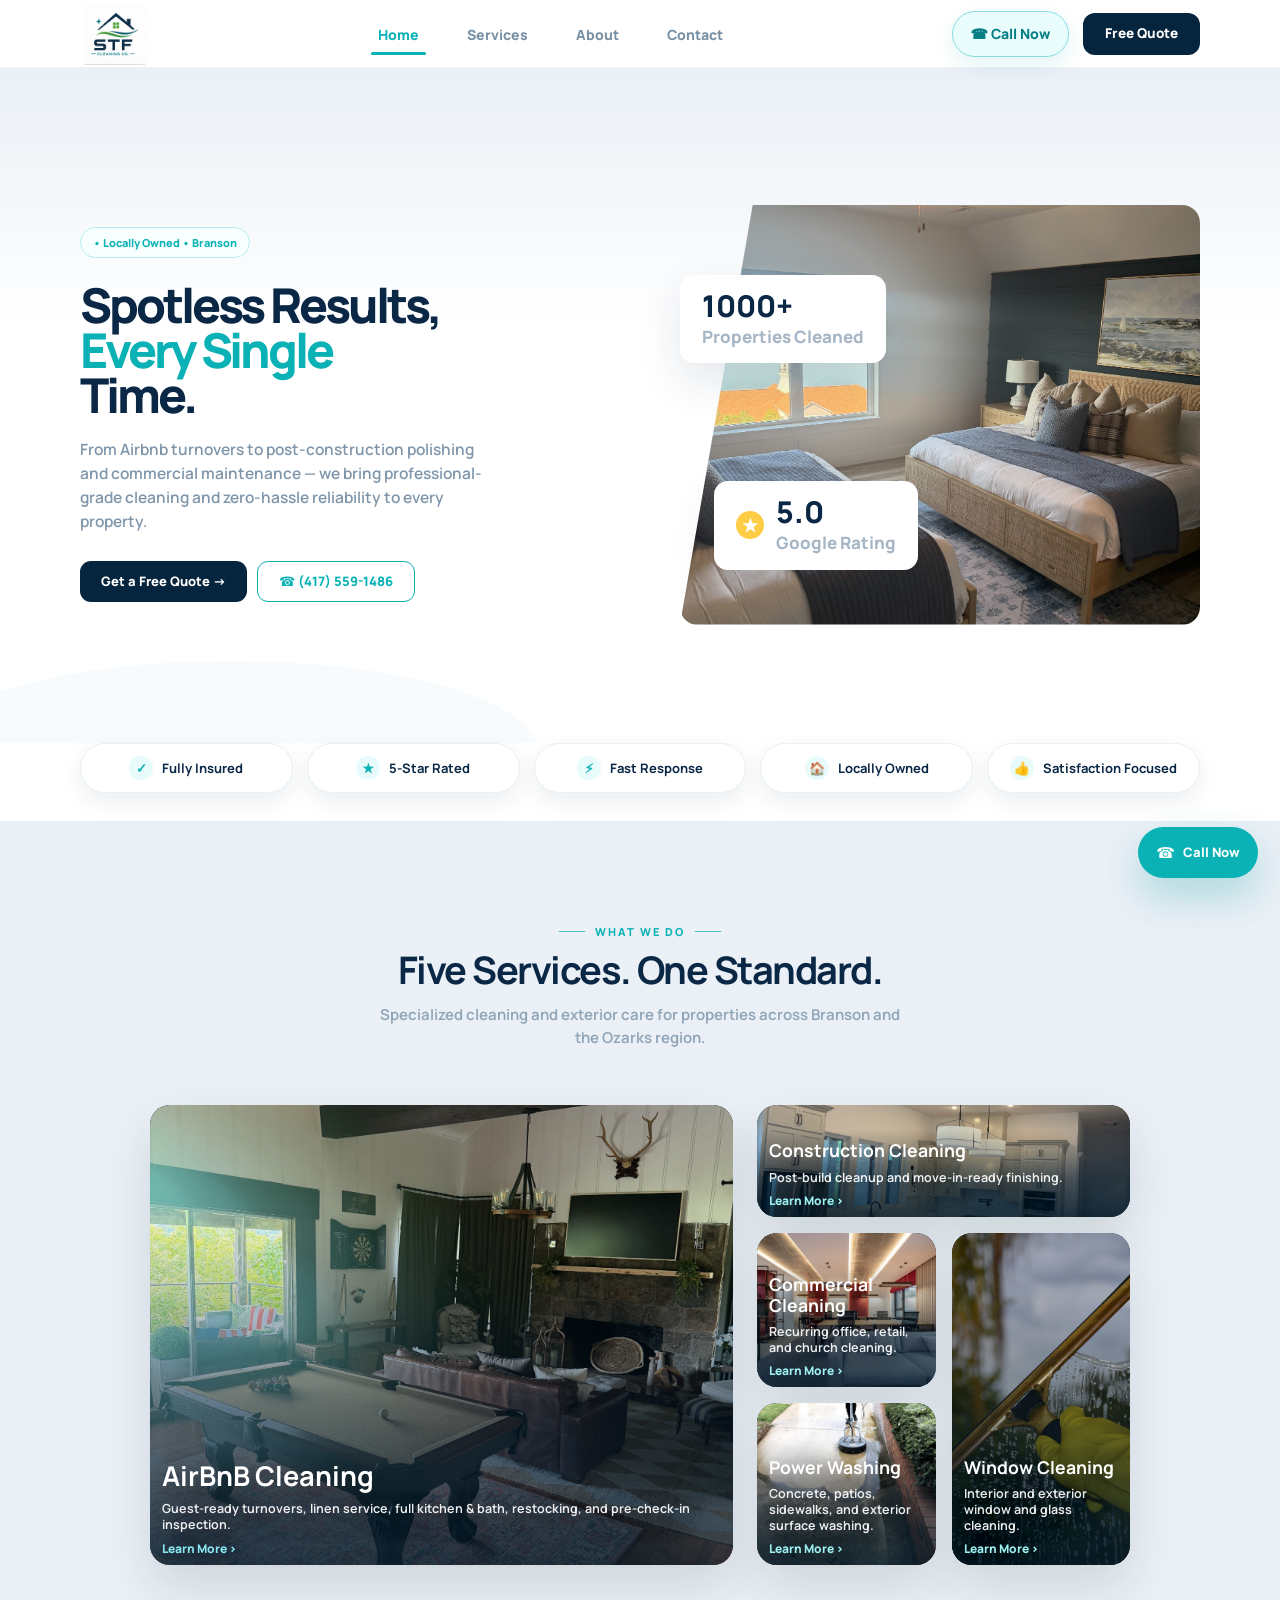
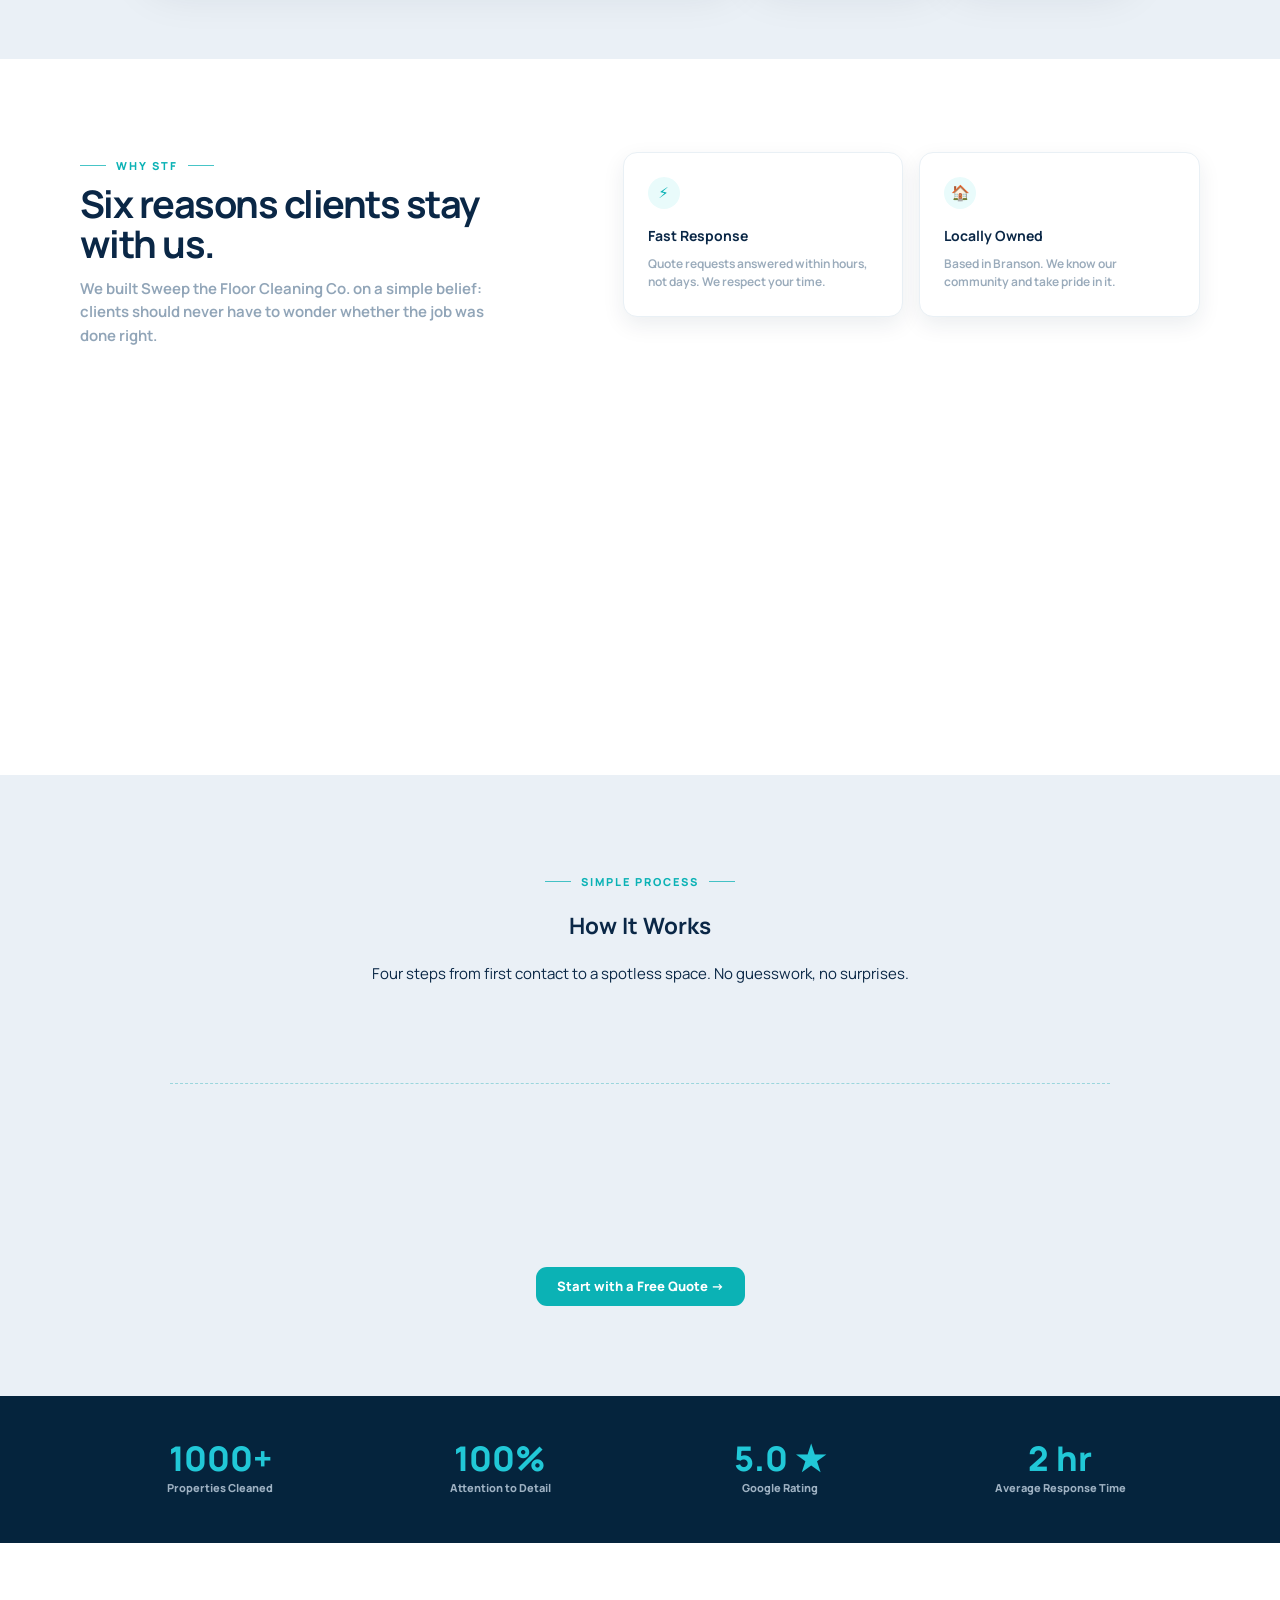
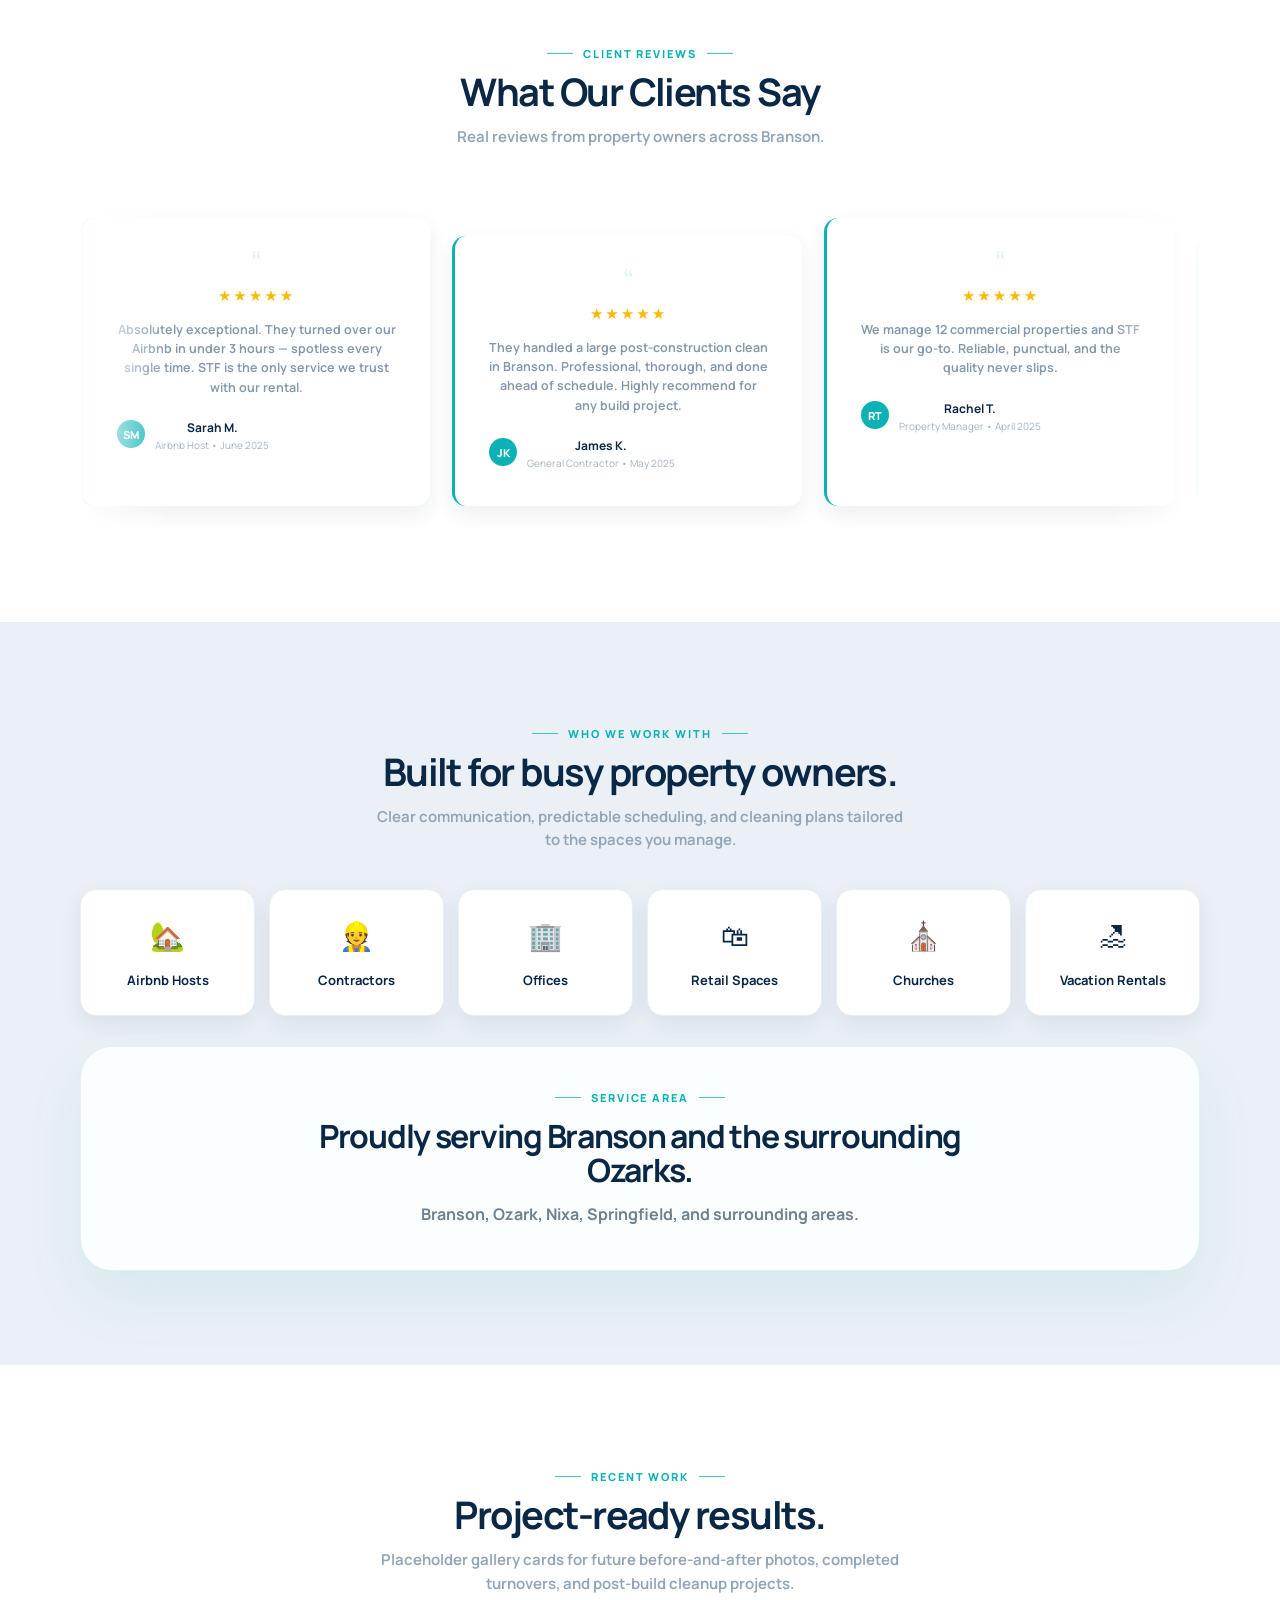
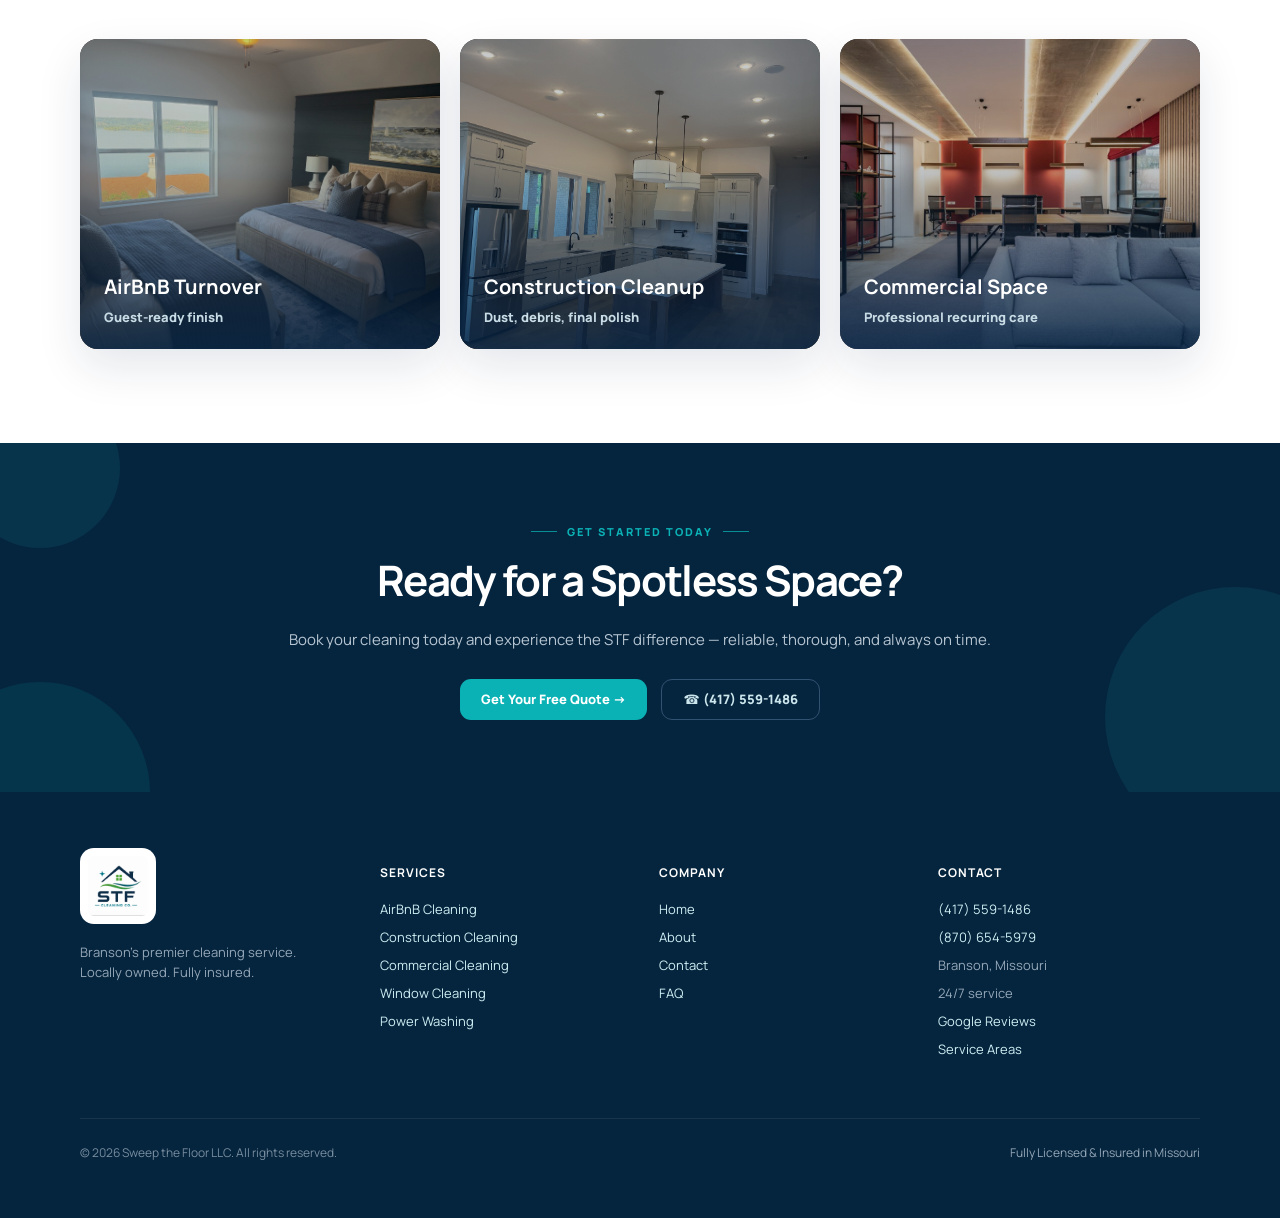
==== commit d9c5b999: "Form redirects to STF email, custom favicon added to tab" ====
--- a/index.html
+++ b/index.html
@@ -9,6 +9,10 @@
 
   <title>Sweep the Floor Cleaning Co. | Branson Cleaning Services</title>
   <meta name="description" content="Premium Airbnb, construction, commercial, window, and power washing services in Branson, Missouri.">
+  <link rel="icon" type="image/png" sizes="32x32" href="favicon-32x32.png">
+  <link rel="icon" type="image/png" sizes="16x16" href="favicon-16x16.png">
+  <link rel="shortcut icon" href="favicon.ico">
+  <link rel="apple-touch-icon" sizes="180x180" href="apple-touch-icon.png">
 
   <!-- Google Font: Manrope -->
   <link rel="preconnect" href="https://fonts.googleapis.com">
